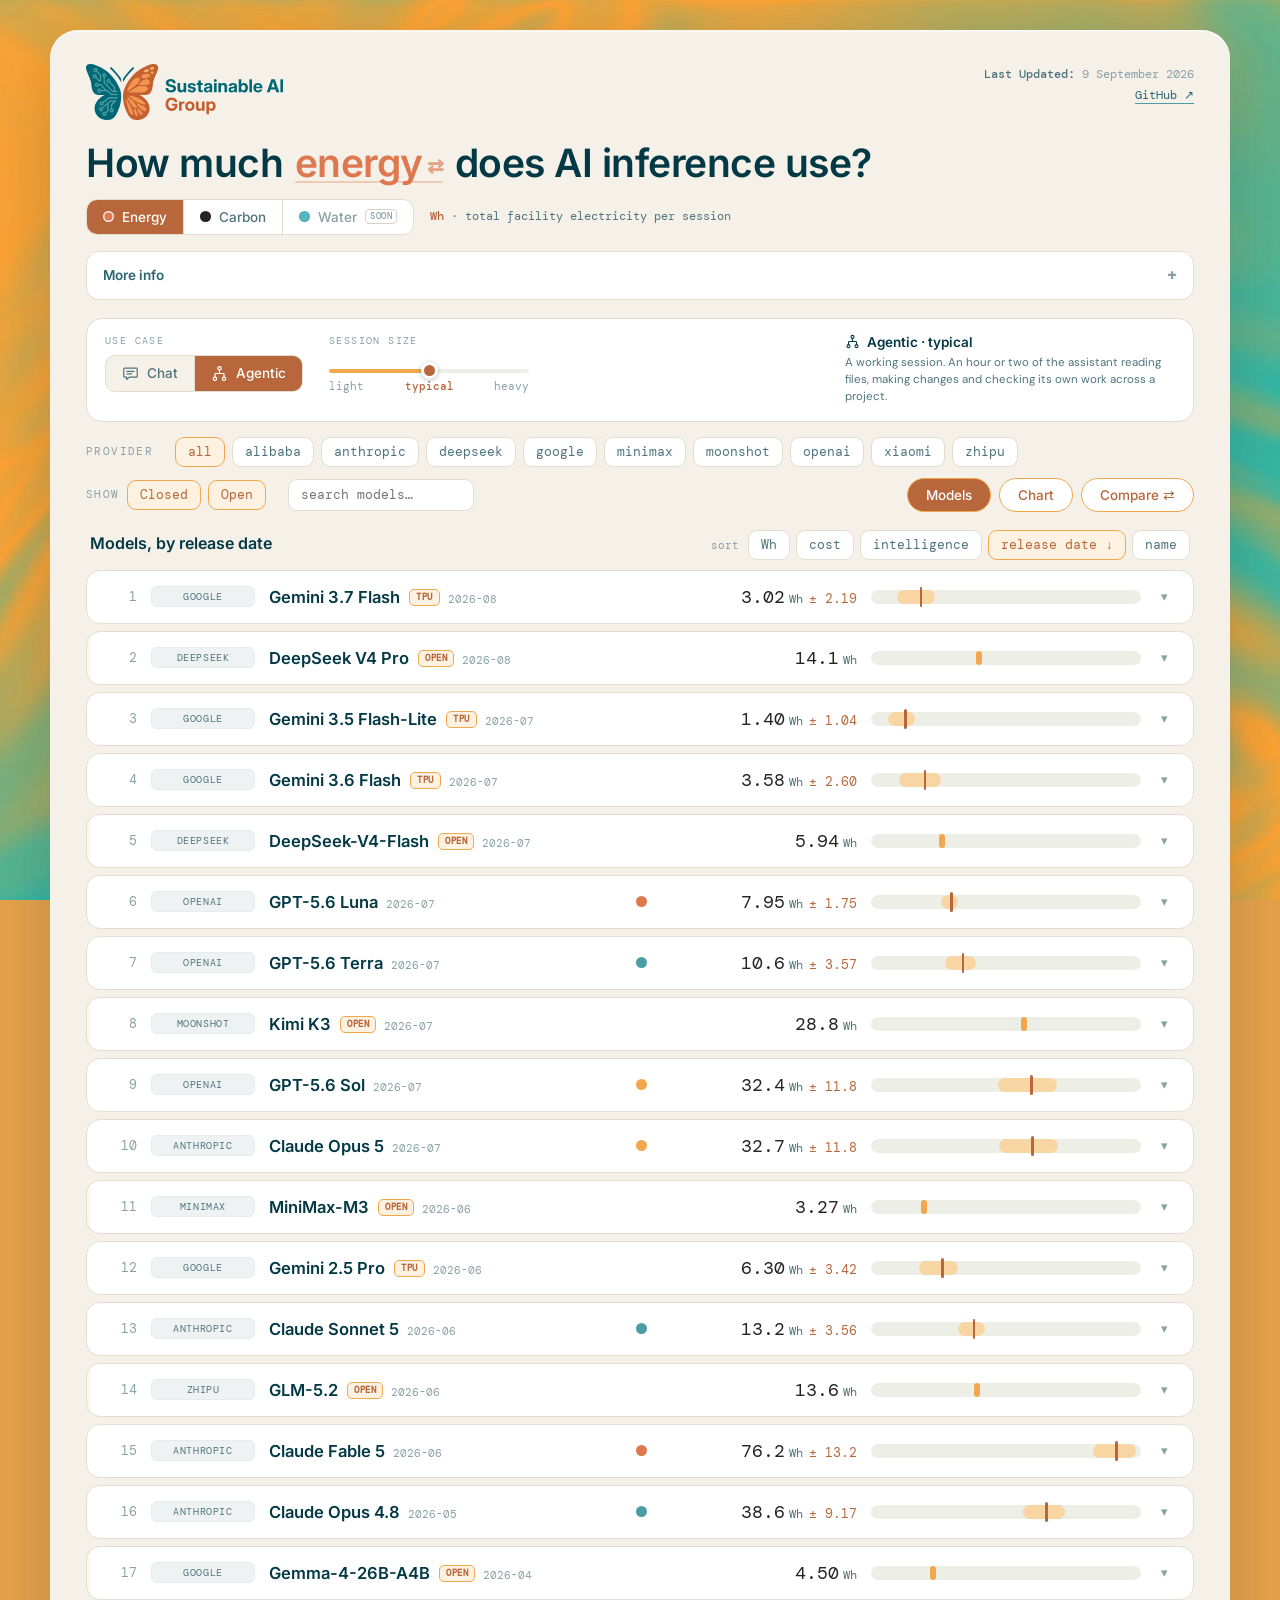
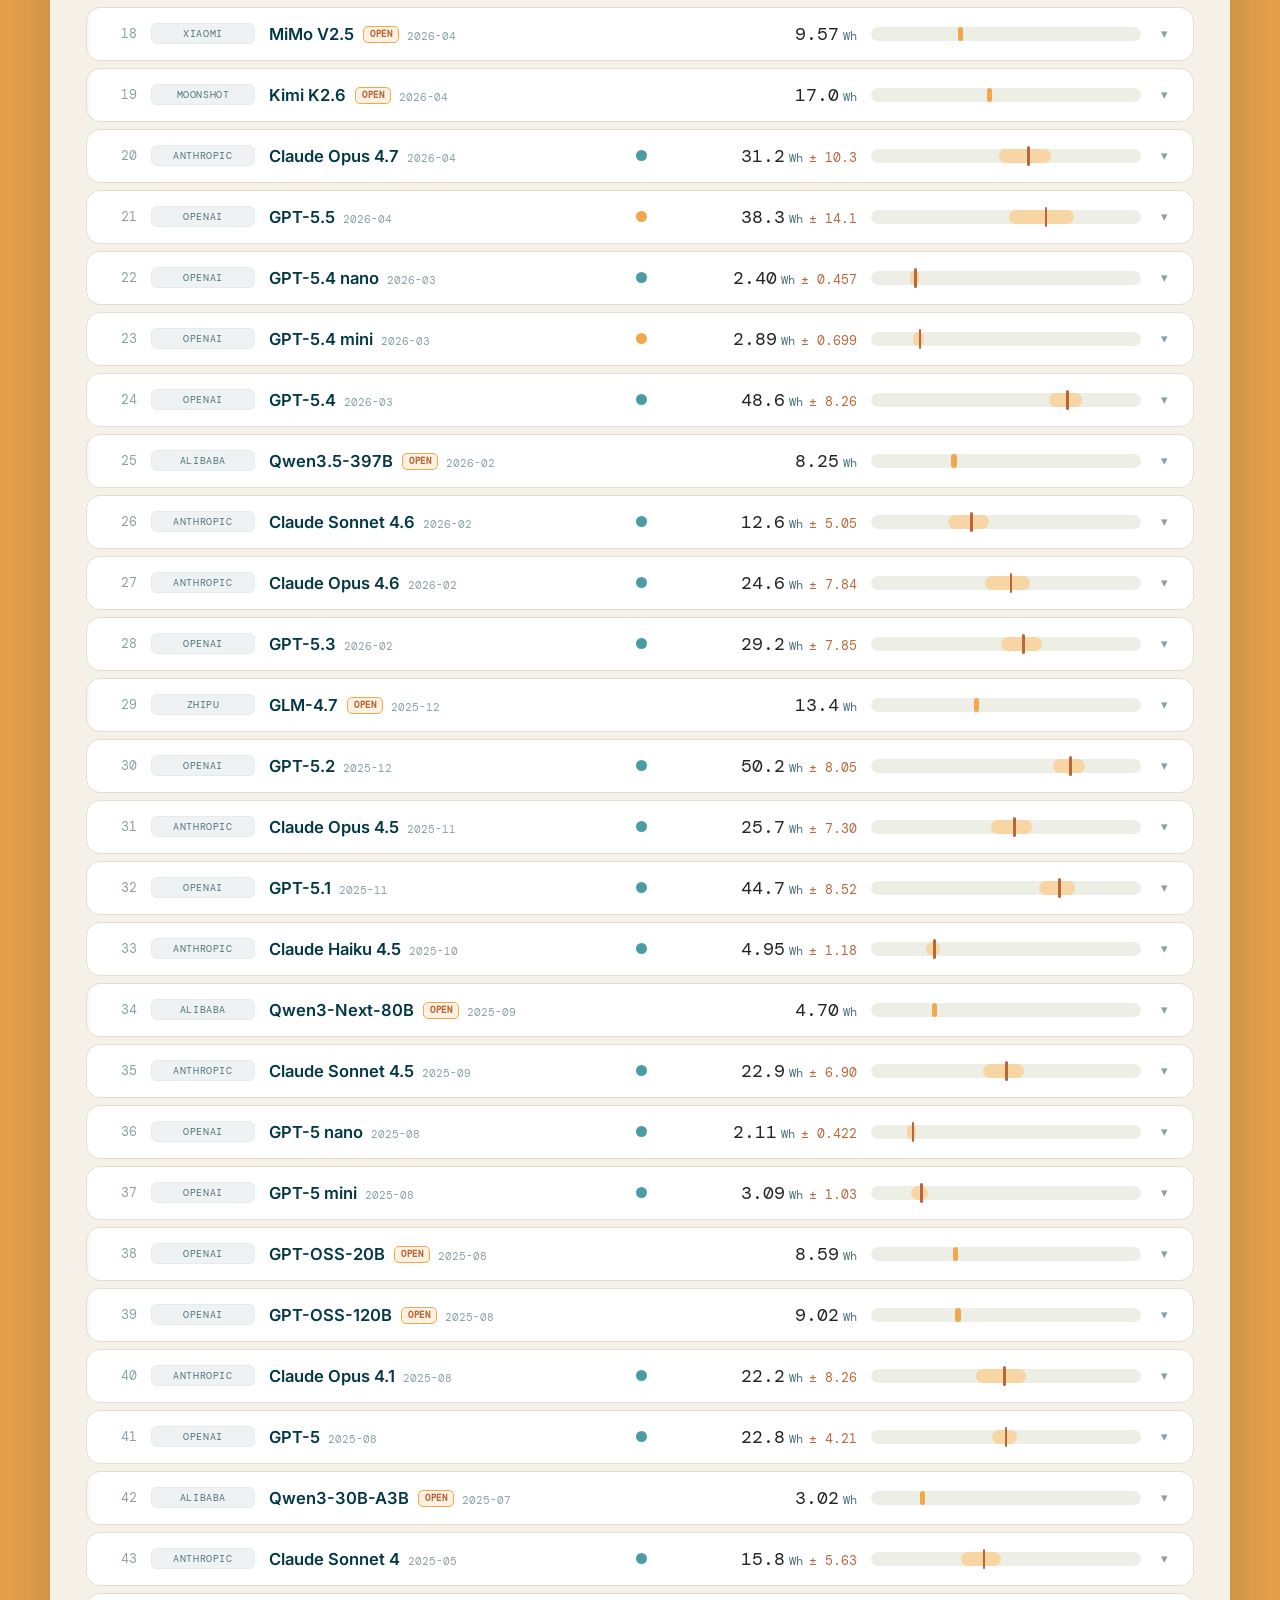
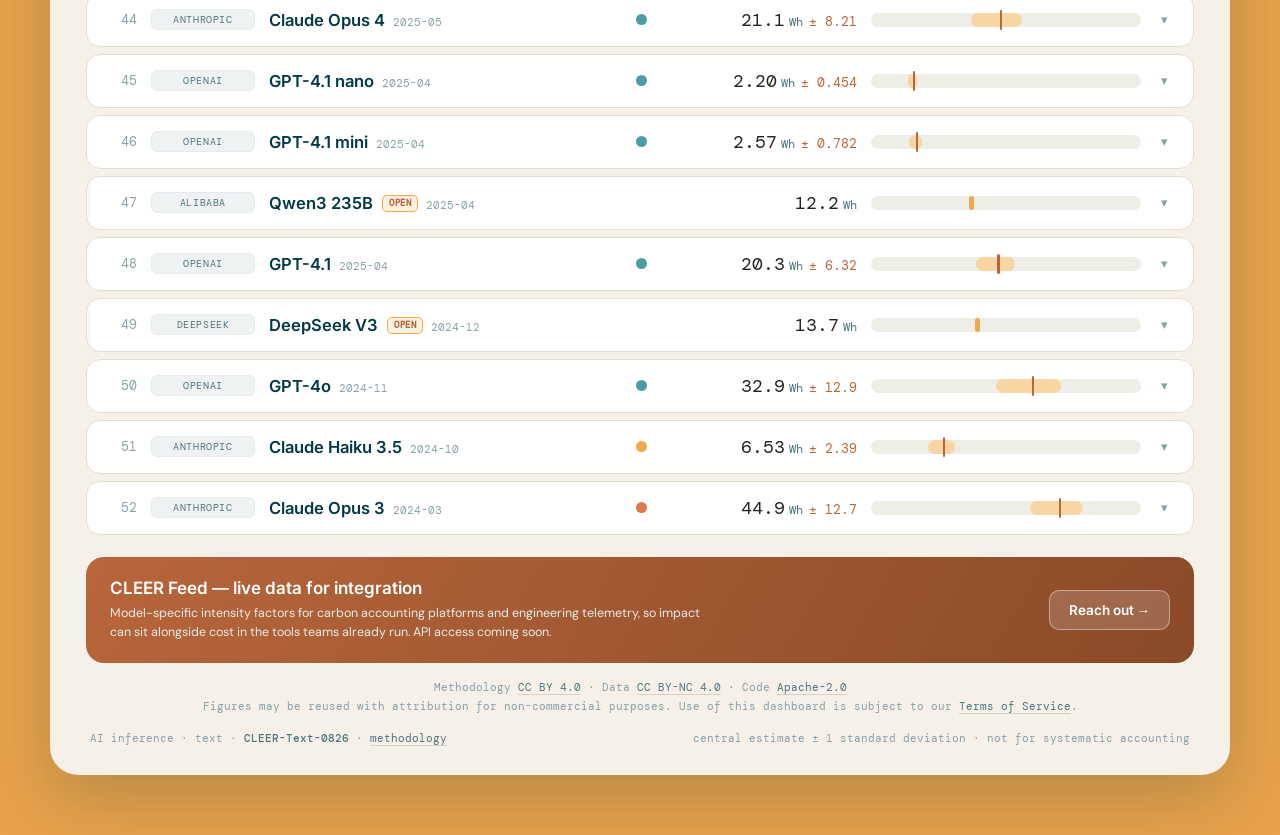
==== index.html @ bc469d0a "Add files via upload" ====
<!DOCTYPE html>
<html lang="en">
<head>
<meta charset="UTF-8" />
<meta name="viewport" content="width=device-width, initial-scale=1.0" />
<title>CLEER Explorer — v7 mockup</title>
<link rel="stylesheet" href="/app/assets/fonts/fonts.css">
<style>
  :root{
    --cream:#F5F1E9; --white:#FFFFFF;
    --teal:#2B6572; --ocean:#033845; --dusty:#4B9DA3; --aqua:#55BAC0;
    --orange:#B8663B; --amber:#F2A74C; --sunset:#DD784F;
    --mist:#E6ECED; --sand:#EAC59D;
    --ink:#242424; --muted:#4F747D; --faint:#88a0a6;
    --line:#e2ddd0; --line-2:#d8d2c4; --track:#EDEFE7;
    --inter:"Inter",-apple-system,"Segoe UI",Roboto,sans-serif;
    --sans:"DM Sans",-apple-system,"Segoe UI",Roboto,sans-serif;
    --mono:"DM Mono",ui-monospace,"SF Mono",Menlo,monospace;
    --accent:#B8663B; --accent-2:#F2A74C; --accent-soft:#F8D6A3; --accent-tint:#FDF2E2; --accent-deep:#8A4A28; --mword:#DD784F;
  }
  body.m-energy{ --accent:#B8663B; --accent-2:#F2A74C; --accent-soft:#F8D6A3; --accent-tint:#FDF2E2; --accent-deep:#8A4A28; --mword:#DD784F; }
  body.m-carbon{ --accent:#242424; --accent-2:#4F4F4F; --accent-soft:#A8A8A8; --accent-tint:#ECECEC; --accent-deep:#0F0F0F; --mword:#242424; }
  body.m-water{  --accent:#2B6572; --accent-2:#55BAC0; --accent-soft:#A5DDE0; --accent-tint:#E6F5F6; --accent-deep:#1F4D57; --mword:#55BAC0; }
  *{box-sizing:border-box;}
  html,body{margin:0;padding:0;}
  body{font-family:var(--sans); color:var(--ink); -webkit-font-smoothing:antialiased;
    min-height:100vh; padding:30px 20px 60px;
    background:#e9a24a url("[data-uri]") center center / cover no-repeat fixed;}
  .frame{max-width:1180px; margin:0 auto; background:var(--cream); border-radius:28px;
    padding:34px 36px 30px; box-shadow:0 24px 70px rgba(3,56,69,.22), 0 2px 0 rgba(255,255,255,.5) inset;}

  .head{display:flex; justify-content:space-between; align-items:flex-start; gap:20px; flex-wrap:wrap;}
  .logo-link{display:inline-block; line-height:0; border-radius:6px;}
  .saig-logo{height:56px; width:auto; display:block;}
  .head-meta{font-family:var(--mono); font-size:11.5px; color:var(--faint); text-align:right; line-height:1.85;}
  .head-meta b{color:var(--muted); font-weight:500;}
  .head-meta a{color:var(--teal); text-decoration:none; border-bottom:1px solid var(--dusty);}
  .head-meta a:hover{color:var(--orange); border-color:var(--sand);}

  h1.title{font-family:var(--inter); font-weight:600; font-size:clamp(25px,4.1vw,39px); line-height:1.1;
    letter-spacing:-.5px; color:var(--ocean); margin:22px 0 6px;}
  .mword{position:relative; display:inline-block; cursor:pointer; color:var(--mword);
    transition:color .5s ease; border:0; background:none; padding:0 2px; font:inherit; letter-spacing:inherit;}
  .mword .mw-txt{display:inline-block; transition:opacity .22s ease, transform .22s ease;}
  .mword.swap .mw-txt{opacity:0; transform:translateY(-8px);}
  .mword::after{content:""; position:absolute; left:2px; right:2px; bottom:2px; height:2px;
    background:currentColor; opacity:.32; border-radius:2px;}
  .mword:hover::after{opacity:.7;}
  .mword .mw-ico{font-size:.52em; vertical-align:middle; margin-left:.22em; opacity:.65;}

  .mrow{display:flex; align-items:center; gap:16px; flex-wrap:wrap; margin:14px 0 16px;}
  .mtog{display:inline-flex; border:1px solid var(--line); border-radius:11px; overflow:hidden; background:var(--white);}
  .mtog button{font-family:var(--inter); font-weight:500; font-size:13.5px; background:transparent; border:0;
    border-right:1px solid var(--line); color:var(--muted); padding:9px 16px; cursor:pointer;
    display:inline-flex; align-items:center; gap:8px; transition:background .3s,color .3s;}
  .mtog button:last-child{border-right:0;}
  .mtog button[aria-pressed="true"]{background:var(--accent); color:#fff;}
  .mtog button:hover:not([aria-pressed="true"]):not([disabled]){background:var(--accent-tint); color:var(--ocean);}
  .mtog button[disabled]{color:var(--faint); cursor:not-allowed;}
  .mtog .md{width:11px; height:11px; border-radius:50%; flex:none; box-shadow:0 0 0 1px rgba(0,0,0,.08) inset;}
  .mtog button[aria-pressed="true"] .md{box-shadow:0 0 0 1.5px rgba(255,255,255,.85) inset;}
  .mtog .soon{font-family:var(--mono); font-size:8.5px; letter-spacing:.5px; text-transform:uppercase;
    border:1px solid var(--line-2); border-radius:4px; padding:1px 4px; color:var(--faint);}
  .munit{font-family:var(--mono); font-size:11.5px; color:var(--muted);}
  .munit b{color:var(--accent); font-weight:500; transition:color .5s ease;}

  details.cleer-x{border:1px solid var(--line); border-radius:13px; background:var(--white); margin:0 0 18px; overflow:hidden;}
  details.cleer-x summary{font-family:var(--inter); font-weight:600; font-size:13.5px; color:var(--teal);
    padding:13px 16px; cursor:pointer; list-style:none; display:flex; align-items:center; justify-content:space-between;}
  details.cleer-x summary::-webkit-details-marker{display:none;}
  details.cleer-x summary::after{content:"+"; font-family:var(--mono); color:var(--faint); font-size:16px;}
  details.cleer-x[open] summary::after{content:"–";}
  .cx-body{padding:2px 18px 18px; font-family:var(--sans); font-size:12.5px; line-height:1.65; color:var(--muted); max-width:95ch;}
  .cx-body p{margin:0 0 12px;}
  .cx-body b{color:var(--ocean); font-weight:600;}
  .cx-body h4{font-family:var(--mono); font-size:10px; letter-spacing:1.3px; text-transform:uppercase;
    color:var(--teal); margin:18px 0 6px; font-weight:500;}
  .cx-body a{color:var(--orange); text-decoration:none; border-bottom:1px solid var(--sand);}
  .cx-body a:hover{color:var(--sunset);}
  .cx-lead{font-size:13px; color:var(--ink); border-left:2px solid var(--accent-2); padding-left:13px;}

  .work{background:var(--white); border:1px solid var(--line); border-radius:16px; padding:15px 18px; margin-bottom:15px;
    display:flex; gap:26px; align-items:flex-start; flex-wrap:wrap;}
  .wl{font-family:var(--mono); font-size:10px; letter-spacing:1.4px; text-transform:uppercase; color:var(--faint);
    display:block; margin-bottom:8px;}
  .useseg{display:inline-flex; border:1px solid var(--line); border-radius:10px; overflow:hidden; background:var(--cream);}
  .useseg button{font-family:var(--inter); font-weight:500; font-size:13.5px; background:transparent; border:0;
    border-right:1px solid var(--line); color:var(--muted); padding:9px 16px; cursor:pointer;
    display:inline-flex; align-items:center; gap:8px; transition:background .3s,color .3s;}
  .useseg button:last-child{border-right:0;}
  .useseg button[aria-pressed="true"]{background:var(--accent); color:#fff;}
  .useseg button:hover:not([aria-pressed="true"]){background:var(--mist); color:var(--ocean);}
  .useseg svg{width:17px; height:17px; flex:none;}
  .slwrap{min-width:200px;}
  .slider{width:100%; -webkit-appearance:none; appearance:none; height:4px; border-radius:3px;
    background:linear-gradient(90deg,var(--accent-2) 0%,var(--accent-2) var(--p,50%),var(--track) var(--p,50%),var(--track) 100%);
    outline:none; margin:14px 0 7px; transition:background .3s;}
  .slider::-webkit-slider-thumb{-webkit-appearance:none; width:17px; height:17px; border-radius:50%;
    background:var(--accent); border:3px solid #fff; box-shadow:0 1px 5px rgba(3,56,69,.3); cursor:pointer;}
  .slider::-moz-range-thumb{width:17px; height:17px; border-radius:50%; background:var(--accent);
    border:3px solid #fff; box-shadow:0 1px 5px rgba(3,56,69,.3); cursor:pointer;}
  .slticks{display:flex; justify-content:space-between; font-family:var(--mono); font-size:10.5px; color:var(--faint);}
  .slticks span.on{color:var(--accent); font-weight:500;}
  .wdesc{margin-left:auto; max-width:330px;}
  .wdesc .wd1{font-family:var(--inter); font-weight:600; font-size:13.5px; color:var(--ocean); display:flex; align-items:center; gap:7px;}
  .wdesc .wd1 svg{width:15px;height:15px;}
  .wdesc .wd2{font-family:var(--sans); font-size:11.5px; color:var(--muted); margin-top:4px; line-height:1.5;}

  .ctrls{display:flex; flex-direction:column; gap:11px; margin-bottom:18px;}
  .crow{display:flex; gap:18px 22px; flex-wrap:wrap; align-items:center;}
  .cl{font-family:var(--mono); font-size:10.5px; letter-spacing:1.4px; text-transform:uppercase; color:var(--faint);}
  .grp{display:flex; align-items:center; gap:7px; flex-wrap:wrap;}
  .chip{font-family:var(--mono); font-size:12.5px; background:var(--white); border:1px solid var(--line);
    border-radius:9px; color:var(--muted); padding:6px 12px; cursor:pointer; transition:background .3s,border-color .3s,color .3s;}
  .chip[aria-pressed="true"]{background:var(--accent-tint); border-color:var(--accent-2); color:var(--accent);}
  .chip:hover:not([aria-pressed="true"]){border-color:var(--line-2); color:var(--ocean);}
  .search{font-family:var(--mono); font-size:12.5px; padding:7px 12px; border:1px solid var(--line);
    border-radius:9px; background:var(--white); color:var(--ink); min-width:160px;}
  .views{display:flex; gap:8px; margin-left:auto;}
  .vbtn2{font-family:var(--inter); font-weight:500; font-size:13.5px; background:var(--white);
    border:1px solid var(--accent-2); color:var(--accent); border-radius:999px; padding:8px 18px; cursor:pointer;
    transition:background .3s,border-color .3s,color .3s;}
  .vbtn2[aria-pressed="true"]{background:var(--accent); color:#fff;}
  .vbtn2:hover:not([aria-pressed="true"]){background:var(--accent-tint);}

  .listhead{display:flex; justify-content:space-between; align-items:baseline; gap:14px; flex-wrap:wrap; padding:0 4px 10px;}
  .lt{font-family:var(--inter); font-weight:600; font-size:16px; color:var(--ocean);}
  .sortgrp{display:flex; gap:6px; align-items:center; flex-wrap:wrap;}
  .ls{font-family:var(--mono); font-size:11px; color:var(--faint);}
  .board{display:flex; flex-direction:column; gap:7px;}
  .row{background:var(--white); border:1px solid var(--line); border-radius:14px; transition:border-color .14s, box-shadow .14s;}
  .row.open{border-color:var(--accent-2); box-shadow:0 8px 26px rgba(43,101,114,.11);}
  .row:hover:not(.open){border-color:var(--line-2);}
  .row.k-open{background:linear-gradient(90deg,#fbf9f4 0 4px, var(--white) 4px);}
  .row-head{width:100%; text-align:left; background:transparent; border:0; cursor:pointer; color:inherit;
    font-family:var(--sans); padding:15px 20px; display:grid;
    grid-template-columns:30px 104px minmax(120px,1fr) 24px 190px minmax(150px,270px) 18px; align-items:center; gap:14px;}
  .rk{font-family:var(--mono); font-size:12.5px; color:var(--faint); text-align:right;}
  .prov{font-family:var(--mono); font-size:10px; letter-spacing:.6px; text-transform:uppercase; color:var(--muted);
    background:#eef2f3; border:1px solid var(--mist); border-radius:6px; padding:3px 7px; text-align:center;
    white-space:nowrap; overflow:hidden; text-overflow:ellipsis;}
  .rname{font-family:var(--inter); font-weight:600; font-size:16.5px; color:var(--ocean);
    white-space:nowrap; overflow:hidden; text-overflow:ellipsis;}
  .rname small{font-family:var(--mono); font-weight:400; font-size:10.5px; color:var(--faint); margin-left:8px;}
  .kbadge{font-family:var(--mono); font-size:8.5px; letter-spacing:.5px; text-transform:uppercase;
    border-radius:5px; padding:2px 6px; margin-left:9px; vertical-align:middle; position:relative; top:-1px;
    color:var(--accent); background:var(--accent-tint); border:1px solid var(--accent-2);
    transition:color .5s ease, background-color .5s ease, border-color .5s ease;}
  .cdot{width:11px; height:11px; border-radius:50%; display:block; margin:0 auto;}
  .rval{font-family:var(--mono); font-size:17.5px; color:var(--ink); text-align:right; white-space:nowrap; font-variant-numeric:tabular-nums;}
  .rval .sd{font-size:12.5px; color:var(--orange); margin-left:6px;}
  .rval .u{font-size:11.5px; color:var(--muted); margin-left:4px;}
  /* clean range bar: solid track, solid band, single mean tick */
  .rbar{position:relative; height:14px; border-radius:7px; background:var(--track); overflow:visible;}
  .rband{position:absolute; top:0; bottom:0; border-radius:7px; background:var(--accent-soft); transition:background .5s ease;}
  .rband.solid{background:var(--accent-2);}
  .rmean{position:absolute; top:-3px; bottom:-3px; width:2.5px; background:var(--accent); border-radius:2px; transition:background .5s ease;}
  .rchev{font-family:var(--mono); color:var(--faint); font-size:13px; text-align:center;}
  .row.open .rchev{color:var(--accent);}

  .det{max-height:0; overflow:hidden; opacity:0; transition:max-height .3s ease, opacity .22s ease, padding .3s ease; padding:0 20px;}
  .row.open .det{max-height:1400px; opacity:1; padding:4px 20px 22px;}
  .det-in{border-top:1px solid var(--line); padding-top:18px; display:grid;
    grid-template-columns:minmax(300px,380px) 1fr; gap:32px; align-items:start;}
  .det-in.simple{grid-template-columns:1fr;}
  @media (min-width:1060px){ .det-in{grid-template-columns:410px 1fr; gap:38px;} }
  .dh{font-family:var(--mono); font-size:10px; letter-spacing:1.5px; text-transform:uppercase; color:var(--faint); margin:0 0 11px;}
  .confbox{display:flex; align-items:center; gap:13px; background:var(--cream); border:1px solid var(--line);
    border-radius:12px; padding:12px 14px; margin-bottom:16px;}
  .confring{width:52px; height:52px; flex:none;}
  .cv{font-family:var(--inter); font-weight:600; font-size:19px; line-height:1;}
  .clab{font-family:var(--mono); font-size:9.5px; letter-spacing:1px; text-transform:uppercase; color:var(--faint); margin-top:4px;}
  .cnote{font-family:var(--sans); font-size:11.5px; color:var(--muted); margin-top:5px;}
  .radar{width:100%; height:auto; display:block;}
  .radar .ring{fill:none; stroke:#eceee4;}
  .radar .spoke{stroke:#e6e8de;}
  .radar .poly{fill:rgba(75,157,163,.2); stroke:var(--teal); stroke-width:2; stroke-linejoin:round;}
  .radar .dot{fill:var(--teal); stroke:#fff; stroke-width:1.5;}
  .radar .lab{font-family:var(--mono); font-size:10px; fill:var(--ocean);}
  .radar .wt{font-family:var(--mono); font-size:9px; fill:var(--faint);}
  .bc{width:100%; height:auto; display:block;}
  .bc .ax{font-family:var(--mono); font-size:9.5px; fill:var(--faint);}
  .bc .axt{font-family:var(--mono); font-size:9.5px; fill:var(--muted);}
  .bc .ln{fill:none; stroke:var(--accent-2); stroke-width:2; stroke-linejoin:round; stroke-linecap:round;}
  .bc .pt{fill:#fff; stroke:var(--accent-2); stroke-width:2;}
  .bc .sel{fill:var(--accent); stroke:#fff; stroke-width:2;}
  .bc .sell{font-family:var(--mono); font-size:9.5px; fill:var(--accent);}
  .bc .grid{stroke:#eef0e6;}
  .tpu-ex{background:var(--cream); border:1px solid var(--line); border-radius:12px; padding:14px 16px;
    font-family:var(--sans); font-size:12px; line-height:1.6; color:var(--muted);}
  .tpu-ex b{color:var(--ocean); font-weight:600;}
  .tpu-ex p{margin:0 0 10px;} .tpu-ex p:last-child{margin:0;}
  .tiles{display:flex; flex-wrap:wrap; gap:8px;}
  .tile{border:1px solid var(--line); border-radius:10px; padding:9px 13px; background:var(--cream);}
  .tile .tv{font-family:var(--mono); font-size:13px; color:var(--ocean); white-space:nowrap;}
  .tile .tl{font-family:var(--mono); font-size:9px; letter-spacing:1px; text-transform:uppercase; color:var(--faint); margin-top:3px;}
  .bd{margin-top:6px;}
  .bd-bar{display:flex; height:26px; border-radius:8px; overflow:hidden; background:var(--track); margin-bottom:14px;
    box-shadow:inset 0 0 0 1px rgba(3,56,69,.05);}
  .bd-bar i{display:block; min-width:3px; position:relative;}
  .bd-bar i span{position:absolute; inset:0; display:flex; align-items:center; justify-content:center;
    font-family:var(--mono); font-size:10px; color:#fff; opacity:.92; overflow:hidden;}
  .bd-row{display:grid; grid-template-columns:12px 1fr auto auto; gap:11px; align-items:baseline;
    padding:7px 0; border-bottom:1px dotted var(--line);}
  .bd-row:last-child{border-bottom:0;}
  .bd-sw{width:11px; height:11px; border-radius:3px; align-self:center;}
  .bd-l{font-family:var(--sans); font-size:12.5px; color:var(--ink);}
  .bd-l small{font-family:var(--mono); font-size:9.5px; color:var(--faint); display:block; margin-top:2px;}
  .bd-v{font-family:var(--mono); font-size:13px; color:var(--ink); white-space:nowrap; font-variant-numeric:tabular-nums;}
  .bd-p{font-family:var(--mono); font-size:11px; color:var(--faint); white-space:nowrap; min-width:46px; text-align:right;}
  .bd-tot{display:flex; justify-content:space-between; align-items:baseline; gap:10px; margin-top:9px;
    padding-top:11px; border-top:1px solid var(--line);}
  .bd-tot .bl{font-family:var(--inter); font-weight:600; font-size:13px; color:var(--ocean);}
  .bd-tot .bv{font-family:var(--mono); font-size:15px; color:var(--ocean); font-variant-numeric:tabular-nums;}
  .scen{font-family:var(--sans); font-size:11px; line-height:1.55; color:var(--muted); margin-top:10px;
    background:var(--cream); border-left:2px solid var(--line-2); padding:9px 12px; border-radius:0 8px 8px 0;}
  .scen b{color:var(--ocean); font-weight:600;}
  .dnote{font-family:var(--sans); font-size:11.5px; line-height:1.55; color:var(--muted); margin:14px 0 0;}
  .gated{margin-top:14px; border:1px dashed var(--line-2); border-radius:10px; background:var(--cream);
    padding:11px 14px; font-family:var(--sans); font-size:11.5px; color:var(--muted); line-height:1.55;}
  .gated b{font-family:var(--mono); font-size:9.5px; letter-spacing:1px; text-transform:uppercase; color:var(--teal); display:block; margin-bottom:4px;}
  .gated a{color:var(--orange); text-decoration:none; border-bottom:1px solid var(--sand);}
  .mlink{margin-top:12px; font-family:var(--mono); font-size:11px; color:var(--faint);}
  .mlink a{color:var(--teal); text-decoration:none; border-bottom:1px solid var(--dusty);}
  .mlink a:hover{color:var(--orange);}

  /* compare */
  .cmp-mode{display:flex; gap:8px; margin-bottom:14px;}
  .cmp-pickers{display:flex; gap:14px; align-items:flex-start; flex-wrap:wrap; margin-bottom:14px;}
  .cmp-pick{flex:1 1 250px; position:relative;}
  .cmp-pick label{font-family:var(--mono); font-size:10px; letter-spacing:1.4px; text-transform:uppercase;
    color:var(--faint); display:block; margin-bottom:6px;}
  .pk-input{font-family:var(--inter); font-weight:500; font-size:15px; color:var(--ocean); background:var(--white);
    border:1px solid var(--line); border-radius:11px; padding:11px 13px; width:100%; cursor:text;}
  .pk-input:focus{border-color:var(--accent-2); outline:none;}
  .pk-list{position:absolute; z-index:20; left:0; right:0; top:100%; margin-top:5px; background:var(--white);
    border:1px solid var(--line-2); border-radius:11px; box-shadow:0 10px 30px rgba(3,56,69,.16);
    max-height:270px; overflow:auto; display:none;}
  .pk-list.on{display:block;}
  .pk-filters{display:flex; gap:6px; padding:9px 10px; border-bottom:1px solid var(--line); position:sticky; top:0; background:var(--white);}
  .pk-opt{padding:8px 12px; cursor:pointer; font-family:var(--sans); font-size:13.5px; color:var(--ink);
    display:flex; justify-content:space-between; gap:10px; align-items:baseline;}
  .pk-opt:hover{background:var(--accent-tint);}
  .pk-opt .pm{font-family:var(--mono); font-size:10px; color:var(--faint);}
  .pk-empty{padding:14px; text-align:center; font-family:var(--mono); font-size:12px; color:var(--faint);}
  .cmp-swap{align-self:center; background:var(--white); border:1px solid var(--line); border-radius:50%;
    width:42px; height:42px; cursor:pointer; color:var(--accent); font-size:17px; flex:none; margin-top:24px;}
  .cmp-card{background:var(--white); border:1px solid var(--line); border-radius:20px; padding:26px 30px 20px;
    box-shadow:0 12px 38px rgba(3,56,69,.11);}
  .cmp-top{display:flex; justify-content:space-between; align-items:center; gap:14px; margin-bottom:16px;}
  .cmp-top .saig-logo{height:34px;}
  .cmp-eyebrow{font-family:var(--mono); font-size:10.5px; line-height:1.5; letter-spacing:1px;
    text-transform:uppercase; color:var(--faint); text-align:right;}
  .cmp-verdict{text-align:center; padding:10px 0 16px;}
  .cmp-big{font-family:var(--inter); font-weight:600; font-size:clamp(30px,6vw,48px); line-height:1.05; letter-spacing:-1.2px;}
  .cmp-big.up{color:var(--orange);} .cmp-big.down{color:var(--accent);}
  .cmp-big.tie{color:var(--muted); font-size:clamp(20px,3.4vw,28px);}
  .cmp-verdict .vsub{font-family:var(--sans); font-size:14px; color:var(--muted); margin-top:10px;}
  .cmp-verdict .vsub b{color:var(--ocean); font-weight:600;}
  .cmp-mult{font-family:var(--mono); font-size:11.5px; color:var(--faint); margin-top:5px;}
  .cmp-models{display:flex; flex-direction:column; gap:15px;}
  .cmp-m{display:grid; grid-template-columns:1fr auto; gap:7px 16px; align-items:baseline;}
  .cmp-mname{font-family:var(--inter); font-weight:600; font-size:15px; color:var(--ocean);}
  .cmp-mname .p{font-family:var(--mono); font-weight:400; font-size:10px; text-transform:uppercase;
    letter-spacing:.6px; color:var(--muted); margin-left:8px;}
  .cmp-mval{font-family:var(--mono); font-size:14px; color:var(--ink); text-align:right; white-space:nowrap;}
  .cmp-mval .u{font-size:10px; color:var(--muted); margin-left:3px;}
  .cmp-mbar{grid-column:1 / -1; height:14px; border-radius:7px; position:relative; background:var(--track);}
  .cmp-mband{position:absolute; top:0; bottom:0; border-radius:7px; background:var(--accent-soft);}
  .cmp-m.hi .cmp-mband{background:var(--amber);}
  .cmp-mmean{position:absolute; top:-3px; bottom:-3px; width:2.5px; background:var(--accent); border-radius:2px;}
  .cmp-foot{display:flex; justify-content:space-between; align-items:center; gap:12px; margin-top:18px;
    padding-top:13px; border-top:1px solid var(--line); font-family:var(--mono); font-size:10.5px; color:var(--faint);}
  .cmp-foot b{color:var(--muted); font-weight:500;}
  .share-bar{display:flex; justify-content:flex-end; margin-bottom:10px;}
  .share-btn{font-family:var(--mono); font-size:12px; color:var(--accent); background:var(--white);
    border:1px solid var(--line); border-radius:9px; padding:7px 13px; cursor:pointer;}
  .share-btn:hover{border-color:var(--accent-2); color:var(--orange);}

  /* chart */
  .ch-layout{display:grid; grid-template-columns:1fr 250px; gap:20px; align-items:start;}
  @media (max-width:960px){ .ch-layout{grid-template-columns:1fr;} }
  .ch-card{background:var(--white); border:1px solid var(--line); border-radius:18px; padding:20px 22px 16px;}
  .ch-top{display:flex; justify-content:space-between; align-items:flex-start; gap:14px; margin-bottom:10px;}
  .ch-title{font-family:var(--inter); font-weight:600; font-size:18px; color:var(--ocean); letter-spacing:-.2px;}
  .ch-sub{font-family:var(--mono); font-size:10.5px; color:var(--faint); margin-top:4px;}
  .ch-count{font-family:var(--mono); font-size:10.5px; color:var(--faint); white-space:nowrap;}
  svg.chart{width:100%; height:auto; display:block;}
  svg.chart .grid{stroke:#eef0e6;}
  svg.chart .axline{stroke:#dcdfd2;}
  svg.chart .tick{font-family:var(--mono); font-size:10px; fill:var(--faint);}
  svg.chart .axt{font-family:var(--mono); font-size:11px; fill:var(--muted);}
  svg.chart .lab{font-family:var(--inter); font-size:10.5px; font-weight:600; fill:var(--ocean);
    paint-order:stroke fill; stroke:#fff; stroke-width:3.2px; stroke-linejoin:round;}
  svg.chart .front{fill:none; stroke:#033845; stroke-width:1.4; stroke-dasharray:5 4;}
  svg.chart .frontlab{font-family:var(--mono); font-size:10px; fill:var(--teal);
    paint-order:stroke fill; stroke:#fff; stroke-width:3px; stroke-linejoin:round;}
  svg.chart circle{cursor:pointer;}
  .ch-legend{display:flex; flex-wrap:wrap; gap:7px 15px; margin-top:12px; padding-top:12px; border-top:1px solid var(--line);}
  .lg{font-family:var(--mono); font-size:10.5px; color:var(--muted); display:inline-flex; align-items:center; gap:6px;}
  .lg-d{width:10px; height:10px; border-radius:50%;}
  .ch-foot{display:flex; justify-content:space-between; align-items:center; gap:14px; margin-top:12px;
    padding-top:11px; border-top:1px solid var(--line); flex-wrap:wrap;}
  .ch-foot .saig-logo{height:26px;}
  .ch-foot .meta{font-family:var(--mono); font-size:10px; color:var(--faint); text-align:right; line-height:1.65;}
  .ch-foot .meta b{color:var(--muted); font-weight:500;}
  .ch-panel{background:var(--white); border:1px solid var(--line); border-radius:18px; padding:16px;}
  .ch-ph{font-family:var(--inter); font-weight:600; font-size:13.5px; color:var(--ocean); margin:0 0 12px;}
  .pgrp{margin-bottom:15px;}
  .plab{font-family:var(--mono); font-size:9.5px; letter-spacing:1.3px; text-transform:uppercase;
    color:var(--faint); display:block; margin-bottom:7px;}
  .seg{display:flex; flex-wrap:wrap; gap:6px;}
  .sw{display:flex; align-items:center; gap:9px; font-family:var(--sans); font-size:12.5px; color:var(--ink);
    cursor:pointer; padding:5px 0;}
  .sw input{appearance:none; width:34px; height:19px; border-radius:11px; background:var(--track);
    border:1px solid var(--line-2); position:relative; cursor:pointer; transition:.25s; flex:none;}
  .sw input:checked{background:var(--accent); border-color:var(--accent);}
  .sw input::after{content:""; position:absolute; top:2px; left:2px; width:13px; height:13px; border-radius:50%;
    background:#fff; transition:.25s; box-shadow:0 1px 3px rgba(0,0,0,.25);}
  .sw input:checked::after{left:17px;}
  .dl{width:100%; font-family:var(--inter); font-weight:600; font-size:13px; color:#fff;
    background:var(--accent); border:0; border-radius:10px; padding:11px; cursor:pointer; transition:.25s;}
  .dl:hover{background:var(--accent-deep);}
  #tip{position:fixed; z-index:60; pointer-events:none; background:var(--ocean); color:#fff;
    font-family:var(--mono); font-size:11px; padding:6px 9px; border-radius:7px; display:none;
    box-shadow:0 6px 18px rgba(3,56,69,.3); white-space:nowrap;}

  .cta{display:flex; justify-content:space-between; align-items:center; gap:20px; flex-wrap:wrap;
    background:linear-gradient(120deg,var(--accent),var(--accent-deep)); border-radius:18px; padding:21px 24px; margin-top:22px;
    transition:background .5s ease;}
  .cta .ct{font-family:var(--inter); font-weight:600; font-size:17px; color:#fff;}
  .cta .cs{font-family:var(--sans); font-size:12.5px; color:#e8ece9; margin-top:6px; line-height:1.55; max-width:66ch;}
  .cta a.btn{font-family:var(--inter); font-weight:600; font-size:13.5px; text-decoration:none; color:#fff;
    background:rgba(255,255,255,.16); border:1px solid rgba(255,255,255,.4); border-radius:10px; padding:11px 19px; white-space:nowrap;}
  .cta a.btn:hover{background:rgba(255,255,255,.26);}
  .lic{font-family:var(--mono); font-size:10.5px; color:var(--faint); margin:16px 4px 0; text-align:center; line-height:1.8;}
  .lic a{color:var(--muted); text-decoration:none; border-bottom:1px solid var(--line-2);}
  .lic a:hover{color:var(--orange);}
  .foot{display:flex; justify-content:space-between; gap:14px; flex-wrap:wrap; font-family:var(--mono);
    font-size:11px; color:var(--faint); margin-top:14px; padding:0 4px;}
  .foot b{color:var(--muted); font-weight:500;}
  .foot a{color:var(--muted); text-decoration:none; border-bottom:1px solid var(--line-2);}

  @keyframes growX{from{transform:scaleX(0);}to{transform:scaleX(1);}}
  @keyframes fadeUp{from{opacity:0;transform:translateY(7px);}to{opacity:1;transform:none;}}
  .grow-x{transform-origin:left center; animation:growX .45s cubic-bezier(.22,1,.36,1);}
  .fade-in{animation:fadeUp .38s ease both;}
  :focus-visible{outline:2px solid var(--orange); outline-offset:2px; border-radius:5px;}
  @media (max-width:1000px){
    .row-head{grid-template-columns:28px 100px minmax(110px,1fr) 24px 172px minmax(120px,190px) 18px; gap:12px;}
    .rname{font-size:15.5px;} .rval{font-size:16px;}
  }
  @media (max-width:820px){
    .frame{padding:24px 20px;}
    .row-head{grid-template-columns:92px 1fr 20px 128px; padding:13px 15px; gap:11px;}
    .row-head .rk,.row-head .rbar,.row-head .rchev{display:none;}
    .det-in{grid-template-columns:1fr; gap:22px;}
    .radar,.bc{max-width:420px; margin:0 auto;}
    .wdesc{margin-left:0;}
  }
  @media (max-width:520px){
    .row-head{grid-template-columns:1fr 20px 112px; gap:9px;}
    .row-head .prov{display:none;}
  }
  @media (prefers-reduced-motion:reduce){ *{transition:none !important; animation:none !important;} }
  .data-state{min-height:280px;display:flex;flex-direction:column;align-items:center;justify-content:center;gap:12px;text-align:center;color:var(--muted);background:#fff;border:1px solid var(--line);border-radius:12px;padding:36px;}
  .data-state p{margin:0;font:500 14px/1.5 'DM Sans',sans-serif;}
  .data-state h2{margin:0;color:var(--ink);font:600 20px/1.25 'DM Sans',sans-serif;}
  .data-spinner{width:26px;height:26px;border:3px solid var(--line);border-top-color:var(--orange);border-radius:50%;animation:data-spin .8s linear infinite;}
  .retry-btn{margin-top:4px;border:1px solid var(--ink);border-radius:7px;background:var(--ink);color:#fff;padding:9px 15px;font:600 13px/1 'DM Sans',sans-serif;cursor:pointer;}
  .retry-btn:hover{opacity:.86;}
  @keyframes data-spin{to{transform:rotate(360deg);}}
</style>
</head>
<body class="m-energy">
<div id="tip"></div>
<div class="frame">

  <div class="head">
    <a class="logo-link" href="https://www.sustainableaigroup.com" target="_blank" rel="noopener" title="Sustainable AI Group"><svg class="saig-logo" viewBox="0 0 507.09 144.09" role="img" aria-label="Sustainable AI Group" xmlns="http://www.w3.org/2000/svg"><g id="Layer_1-2" data-name="Layer 1"><g><path fill="#c5612f" fill-rule="evenodd" d="M98.99,63.05c5.55-13.25,18.49-37.17,43.69-51.44,36.24-20.53,44.31-9.48,42.89,0-1.42,9.48-11.75,26.19-13.02,37.23-1.05,9.14-2.26,20.81-7.58,26.4-4.4,4.62-11.53,4.74-17.39,4.74h-9.85s.05.02.07.03c20.63,9.54,34.73,32.38,19.53,52.27-7.73,10.12-36.16,21.09-48.98-1.27-10.93-19.09-18.3-46.61-9.37-67.95h.01Z"/><path fill="#f4b56f" fill-rule="evenodd" d="M169.24,7.93c-2.96.59-4.98,2.67-4.49,4.64.48,1.98,3.28,3.1,6.24,2.51,2.96-.59,4.98-2.67,4.49-4.64-.48-1.98-3.27-3.1-6.24-2.51Z"/><path fill="#f4b56f" fill-rule="evenodd" d="M169.09,19.49c-1.78.8-2.63,2.65-1.91,4.14s2.76,2.05,4.53,1.26c1.78-.8,2.63-2.65,1.91-4.14-.72-1.49-2.75-2.05-4.53-1.26Z"/><path fill="#f39552" fill-rule="evenodd" d="M152.24,25.22c-6.39,1.27-10.95,4.81-10.19,7.92.76,3.11,6.55,4.6,12.94,3.33,6.39-1.27,10.95-4.81,10.19-7.92-.76-3.11-6.55-4.6-12.94-3.33Z"/><path fill="#f4b56f" fill-rule="evenodd" d="M153.72,13.94c-3.69,1.16-5.97,3.61-5.09,5.49.88,1.88,4.58,2.47,8.27,1.31,3.69-1.16,5.97-3.61,5.09-5.49-.88-1.88-4.58-2.47-8.27-1.31Z"/><path fill="#f39552" fill-rule="evenodd" d="M135.27,54.17h19.45c11.73,0,12.27-12.41,4.18-14.28-7.6-1.76-15.2,3.43-19.55,8.76-2.58,3.16-4.08,5.52-4.08,5.52Z"/><path fill="#f39552" fill-rule="evenodd" d="M108.26,73.46h32.91c21.51,0,22.35-15.74,10.03-16.72-3.88-.31-12.57-.47-16.65.63-1.98.53-4.28,1.48-6.64,3.12-6.43,4.47-19.64,12.97-19.64,12.97h0Z"/><path fill="#f39552" fill-rule="evenodd" d="M106.18,71.32l21.49-16.66s14.86-11.75,9.73-17.95c-5.14-6.2-18.71,6.51-21.81,11.46-3.1,4.95-7.9,12.57-8.67,18.26-.44,3.24-.74,4.89-.74,4.89Z"/><path fill="#f39552" fill-rule="evenodd" d="M109.39,80.95s17.33,1.83,27.16,7.53c9.83,5.7,18.07,12.65,16.3,15.59s-19.21-3.75-29.04-10.62c-9.82-6.87-14.42-12.5-14.42-12.5Z"/><path fill="#f39552" fill-rule="evenodd" d="M106.01,83.57s14.65,11.09,16.49,12.74c1.84,1.65,8.31,12.72,8.73,14.8s-1.38,5.28-7.39,1.06c-6-4.21-14.46-19.09-15.54-21.74-1.07-2.65-2.3-6.85-2.3-6.85h.01Z"/><path fill="#f39552" fill-rule="evenodd" d="M129.46,100.28s13.35,5.72,18.9,8.18c5.55,2.46,9.51,9.65,5.01,12.41-4.5,2.76-15.84-8.67-17.3-10.21-1.46-1.54-6.6-10.39-6.6-10.39h0Z"/><path fill="#f39552" fill-rule="evenodd" d="M103.98,89.94s12.22,20.51,12.95,22.99c.73,2.47,5.46,12.7,3.7,17.28-1.76,4.58-7.18-3.63-8.93-7.23-1.75-3.61-7.94-23.55-8.33-27.52-.4-3.97.63-5.51.63-5.51h-.02Z"/><path fill="#f39552" fill-rule="evenodd" d="M122.44,115.73s4.88-.43,7.78,5.59c2.91,6.02,4.46,12.48-.08,12.75-4.54.27-7.7-18.35-7.7-18.35h0Z"/><path fill="#f39552" fill-rule="evenodd" d="M132.77,116.06s1.89-1.68,4.26.48c17.12,15.64,4.1,20.07-2.01,6.75-2.99-6.53-3.12-6.54-2.26-7.23h.01Z"/><path fill="#006774" fill-rule="evenodd" d="M86.73,63.05c-5.55-13.25-18.49-37.17-43.69-51.44C6.8-8.91-1.27,2.13.15,11.61c1.42,9.48,11.75,26.19,13.02,37.23.83,7.23,1.76,16.03,4.74,22.16,4.15,8.53,11.58,8.98,20.23,8.98h9.85s-.05.02-.07.03c-20.63,9.54-34.73,32.38-19.53,52.27,7.73,10.12,36.16,21.09,48.98-1.27,10.93-19.09,18.3-46.61,9.37-67.95h-.01Z"/><g><path fill="#4b9da3" d="M58.84,85.05l-15.47,12.24c-1.04-.7-2.27-1.04-3.53-.9-1.42.14-2.69.83-3.59,1.94-.9,1.11-1.32,2.51-1.17,3.92.14,1.42.83,2.7,1.94,3.6.96.78,2.14,1.2,3.35,1.2.19,0,.38,0,.57-.03,1.42-.14,2.7-.83,3.6-1.94.9-1.11,1.32-2.51,1.17-3.92-.04-.38-.12-.74-.23-1.1l14.57-11.53h21.11v-3.47h-22.31ZM41.85,102.88c-.31.39-.76.63-1.26.68-.5.06-.99-.09-1.37-.41-.39-.31-.63-.76-.68-1.26-.05-.5.09-.99.41-1.38.31-.39.76-.63,1.25-.68h0c.07,0,.13-.01.2-.01.43,0,.84.15,1.17.42.39.31.63.76.68,1.26.05.5-.09.99-.41,1.37Z"/><path fill="#4b9da3" d="M79.75,93.46l-17.6.3-21.35,18.04c-.83-.35-1.72-.51-2.64-.42-1.42.14-2.69.83-3.59,1.94-.9,1.11-1.32,2.51-1.17,3.92.14,1.42.83,2.7,1.94,3.6.96.78,2.14,1.2,3.35,1.2.19,0,.38,0,.57-.03,1.42-.14,2.7-.83,3.6-1.94.9-1.11,1.32-2.51,1.17-3.92-.07-.72-.28-1.39-.62-2.01l11.25-9.51v14.16l-4.63,4.63c-.92-.48-1.95-.68-3-.56-1.42.14-2.69.83-3.59,1.94-.9,1.11-1.32,2.51-1.17,3.92.14,1.42.83,2.7,1.94,3.6.96.78,2.14,1.2,3.35,1.2.19,0,.38,0,.57-.03,1.42-.14,2.7-.83,3.6-1.94.9-1.11,1.32-2.51,1.17-3.92-.06-.59-.24-1.15-.48-1.68l5.71-5.71v-18.53l5.31-4.49,7.78-.13-7.38,7.39v9.91c-.79.33-1.5.84-2.05,1.52-.9,1.11-1.32,2.51-1.17,3.92.14,1.42.83,2.7,1.94,3.6.96.78,2.14,1.2,3.35,1.2.19,0,.38,0,.57-.03,1.42-.14,2.7-.83,3.6-1.94.9-1.11,1.32-2.51,1.17-3.92-.14-1.42-.83-2.7-1.94-3.59-.59-.48-1.27-.81-1.99-1.01v-8.21l12.43-12.45ZM49.05,129.36c-.31.39-.76.63-1.26.68-.5.06-.99-.09-1.37-.41-.39-.31-.63-.76-.68-1.26-.05-.5.09-.99.41-1.37.31-.39.76-.63,1.25-.68h0c.07,0,.13-.01.2-.01.43,0,.84.15,1.17.42.39.31.63.76.68,1.26.05.5-.09.99-.41,1.38ZM40.18,117.89c-.31.39-.76.63-1.26.68-.5.06-.98-.09-1.37-.41-.39-.31-.63-.76-.68-1.26-.05-.5.09-.99.41-1.38.31-.39.76-.63,1.25-.68h0c.07,0,.13-.01.2-.01.43,0,.84.15,1.17.42.39.31.63.76.68,1.26.05.5-.09.99-.41,1.37ZM67.8,119.08c.05.5-.09.99-.41,1.37-.31.39-.76.63-1.26.68-.49.06-.98-.09-1.37-.41-.39-.31-.63-.76-.68-1.26-.05-.5.09-.99.41-1.38.31-.39.76-.63,1.25-.67h0c.07,0,.13-.01.2-.01.43,0,.84.15,1.17.42.39.31.63.76.68,1.26Z"/><path fill="#4b9da3" d="M35.02,73.91c1.42-.14,2.7-.83,3.6-1.94.41-.5.7-1.07.9-1.66h14.82l9.82,9.83h16.78v-3.47h-15.34l-9.82-9.83h-3.25l-13.4-15.24h-6.01c-.33-.89-.87-1.69-1.63-2.3-1.11-.9-2.5-1.31-3.92-1.17-1.42.14-2.69.83-3.59,1.94-.9,1.11-1.32,2.51-1.17,3.92.14,1.42.83,2.69,1.94,3.6.96.78,2.14,1.2,3.35,1.2.19,0,.38-.01.57-.03,1.42-.14,2.7-.83,3.6-1.94.43-.53.73-1.12.93-1.74h4.36l10.35,11.77h-8.41c-.32-.92-.88-1.75-1.66-2.38-1.11-.9-2.5-1.31-3.92-1.17-1.42.14-2.69.83-3.59,1.94-.9,1.11-1.32,2.51-1.17,3.92.14,1.42.83,2.69,1.94,3.6.96.78,2.14,1.2,3.35,1.2.19,0,.38,0,.57-.03ZM29.57,54.62c-.31.39-.76.63-1.26.68-.5.05-.99-.09-1.37-.41-.39-.31-.63-.76-.68-1.26-.05-.5.09-.99.41-1.37.31-.39.76-.63,1.25-.68h0c.07,0,.13-.01.2-.01.43,0,.84.15,1.17.42.39.31.63.76.68,1.26.05.5-.09.99-.41,1.37ZM33.29,70.05c-.39-.31-.63-.76-.68-1.26-.05-.5.09-.99.41-1.37.31-.39.76-.63,1.25-.68h0c.07,0,.13-.01.2-.01.43,0,.84.15,1.17.42.39.31.63.76.68,1.26.05.5-.09.99-.41,1.37-.31.39-.76.63-1.26.68-.49.05-.99-.09-1.37-.41Z"/><path fill="#4b9da3" d="M24.77,36.21l7.98,8.65h6.01v-1.72h.27v-14.84l-9.66-10.3c.38-.85.55-1.78.45-2.72-.14-1.42-.83-2.7-1.94-3.6-1.11-.9-2.5-1.31-3.92-1.17-1.42.14-2.69.83-3.59,1.94-.9,1.11-1.32,2.51-1.17,3.92.14,1.42.83,2.69,1.94,3.6.96.78,2.14,1.2,3.35,1.2.19,0,.38-.01.57-.03.69-.07,1.35-.27,1.94-.59l8.56,9.13v11.72h-1.29l-7.12-7.72c.39-.85.56-1.79.46-2.74-.14-1.42-.83-2.7-1.94-3.6-1.11-.9-2.5-1.31-3.92-1.17-1.42.14-2.69.83-3.59,1.94-.9,1.11-1.32,2.51-1.17,3.92.14,1.42.83,2.69,1.94,3.6.96.78,2.14,1.2,3.35,1.2.19,0,.38-.01.57-.03.68-.07,1.33-.27,1.92-.58ZM23.33,17.27c-.39-.31-.63-.76-.68-1.26-.05-.5.09-.99.41-1.37.31-.39.76-.63,1.25-.68h0c.07,0,.13-.01.2-.01.43,0,.84.15,1.17.42.39.31.63.76.68,1.26.05.5-.09.99-.41,1.37-.31.39-.76.63-1.26.68-.49.05-.99-.09-1.37-.41ZM21.11,32.93c-.39-.31-.63-.76-.68-1.26-.05-.5.09-.98.41-1.37.31-.39.76-.63,1.25-.68h0c.07,0,.13-.01.2-.01.43,0,.84.15,1.17.42.39.31.63.76.68,1.26.05.5-.09.99-.41,1.37-.31.39-.76.63-1.26.68-.5.05-.99-.09-1.37-.41Z"/><path fill="#4b9da3" d="M43.35,32.84c.5.4,1.05.71,1.64.91l-.02,14,22.7,24.27h13.04v-3.47h-5.88v-9.31l-12.04-13.06c.5-.94.72-2,.6-3.07-.14-1.42-.83-2.7-1.94-3.6-1.11-.9-2.5-1.31-3.92-1.17-1.42.14-2.69.83-3.59,1.94-.9,1.11-1.32,2.51-1.17,3.92.14,1.42.83,2.69,1.94,3.6.96.78,2.14,1.2,3.35,1.2.19,0,.38-.01.57-.03.56-.06,1.1-.22,1.6-.44l11.13,12.07v7.96h-2.19l-20.74-22.17.02-12.64c.93-.32,1.77-.88,2.41-1.67.9-1.11,1.32-2.51,1.17-3.92-.14-1.42-.83-2.7-1.94-3.6-1.11-.9-2.5-1.31-3.92-1.17-1.42.14-2.69.83-3.59,1.94-.9,1.11-1.32,2.51-1.17,3.92.14,1.42.83,2.69,1.94,3.6ZM58.28,45.51c-.49.05-.99-.09-1.37-.41-.39-.31-.63-.76-.68-1.26-.05-.5.09-.99.41-1.37.31-.39.76-.63,1.25-.68h0c.07,0,.13-.01.2-.01.43,0,.84.15,1.17.42.39.31.63.76.68,1.26.05.5-.09.99-.41,1.37-.31.39-.76.63-1.26.68ZM45.27,27.51c.31-.39.76-.63,1.25-.68h0c.07,0,.13-.01.2-.01.43,0,.84.15,1.17.42.39.31.63.76.68,1.26.05.5-.09.99-.41,1.37-.31.39-.76.63-1.26.68-.5.05-.99-.09-1.37-.41-.39-.31-.63-.76-.68-1.26-.05-.5.09-.99.41-1.37Z"/></g><path fill="#006774" fill-rule="evenodd" d="M90.49,46.94l-1.57-2.61c-3.9-6.48-8.13-12.23-12.68-17.64-4.57-5.43-9.52-10.58-14.81-15.8l3.25-3.31c5.35,5.27,10.38,10.51,15.1,16.13,3.81,4.52,7.38,9.25,10.7,14.38v8.86h.01Z"/><path fill="#006774" fill-rule="evenodd" d="M95.16,46.94l1.57-2.61c3.9-6.48,8.13-12.23,12.68-17.64,4.57-5.43,9.52-10.58,14.81-15.8l-3.25-3.31c-5.35,5.27-10.38,10.51-15.1,16.13-3.81,4.52-7.38,9.25-10.7,14.38v8.86h0Z"/><path fill="#006774" d="M218.38,73.31c-4.27,0-7.6-1.01-9.99-3.02-2.37-2.02-3.56-4.84-3.56-8.47h6.65c.04,1.84.68,3.27,1.9,4.3,1.22,1.02,2.9,1.52,5.04,1.52,1.91,0,3.45-.39,4.61-1.16,1.17-.78,1.75-1.81,1.75-3.11,0-1.08-.47-1.95-1.41-2.62-.93-.67-2.45-1.24-4.57-1.7l-3.52-.76c-6.54-1.42-9.81-4.51-9.81-9.27,0-2.03.53-3.8,1.59-5.31,1.06-1.52,2.54-2.71,4.44-3.56s4.11-1.28,6.65-1.28c3.84,0,6.88.96,9.12,2.87,2.26,1.91,3.43,4.55,3.54,7.91h-6.45c-.12-1.58-.73-2.83-1.84-3.74-1.1-.91-2.55-1.37-4.35-1.37s-3.1.39-4.19,1.16c-1.07.78-1.61,1.77-1.61,2.98,0,1.03.45,1.86,1.34,2.49.9.63,2.37,1.16,4.41,1.61l3.2.69c3.55.76,6.15,1.9,7.79,3.43,1.66,1.51,2.49,3.52,2.49,6.03,0,3.21-1.18,5.75-3.54,7.62-2.36,1.85-5.59,2.78-9.7,2.78l.02-.02Z"/><path fill="#006774" d="M243.83,73.27c-2.52,0-4.54-.81-6.05-2.42-1.51-1.63-2.26-3.93-2.26-6.92v-14.8h6.61v13.6c0,1.58.37,2.79,1.12,3.63.76.82,1.84,1.23,3.23,1.23s2.47-.43,3.34-1.28c.87-.85,1.3-2.19,1.3-4.03v-13.15h6.59v23.65h-6.47v-3.72c-.81,1.34-1.81,2.38-3.02,3.11-1.21.73-2.67,1.1-4.37,1.1h-.02Z"/><path fill="#006774" d="M272.23,73.36c-3.08,0-5.62-.7-7.64-2.11-2-1.4-3.11-3.37-3.32-5.91h6.49c.12,1.03.55,1.84,1.3,2.42.75.58,1.76.87,3.05.87s2.19-.23,2.89-.69,1.05-1.06,1.05-1.79c0-.63-.28-1.13-.83-1.5-.54-.39-1.28-.68-2.24-.87l-4.14-.81c-4.69-.9-7.03-3.2-7.03-6.9,0-2.24.9-4.04,2.71-5.4,1.81-1.36,4.25-2.04,7.32-2.04s5.53.72,7.39,2.15c1.87,1.43,2.83,3.38,2.89,5.85h-6.11c-.02-.94-.4-1.72-1.14-2.35-.73-.64-1.68-.96-2.84-.96s-2.02.25-2.67.74c-.64.48-.96,1.07-.96,1.77,0,.61.25,1.11.74,1.5.51.39,1.22.68,2.13.87l4.48.87c2.39.46,4.14,1.22,5.26,2.28,1.14,1.05,1.7,2.44,1.7,4.19,0,1.57-.45,2.94-1.34,4.12-.88,1.16-2.11,2.08-3.7,2.73-1.57.64-3.38.96-5.44.96h0Z"/><path fill="#006774" d="M300.31,49.13v5.17h-4.84v11.18c0,.81.16,1.37.47,1.68.33.3.94.45,1.84.45h2.53v5.17h-3.85c-2.6,0-4.52-.51-5.76-1.52-1.23-1.02-1.84-2.6-1.84-4.75v-12.21h-4.08v-5.17h4.08v-6.45h6.61v6.45h4.84Z"/><path fill="#006774" d="M311.33,73.18c-2.36,0-4.31-.59-5.85-1.77-1.52-1.18-2.28-2.95-2.28-5.31,0-1.78.42-3.17,1.28-4.17.85-1.02,1.98-1.75,3.38-2.22,1.4-.46,2.93-.77,4.57-.92,2.16-.22,3.68-.45,4.55-.67.87-.22,1.3-.72,1.3-1.48v-.16c0-.87-.34-1.58-1.03-2.13s-1.64-.83-2.84-.83-2.22.28-2.98.85c-.76.57-1.18,1.31-1.26,2.22h-6.2c.15-2.43,1.15-4.37,3-5.8,1.85-1.45,4.4-2.17,7.64-2.17s5.75.72,7.53,2.17c1.78,1.43,2.66,3.41,2.66,5.94v16.04h-6.45v-3.34h-.09c-.63,1.15-1.49,2.06-2.58,2.73-1.09.67-2.54,1.01-4.35,1.01h0ZM313.17,68.59c1.58,0,2.84-.42,3.76-1.25.93-.85,1.39-1.92,1.39-3.2v-2.37c-.37.21-.99.4-1.86.58-.87.16-1.83.33-2.89.49-1.14.18-2.1.51-2.89.99-.78.46-1.16,1.16-1.16,2.11,0,.84.33,1.49.99,1.97.67.46,1.56.69,2.67.69h0Z"/><path fill="#006774" d="M329.45,72.78v-23.65h6.61v23.65h-6.61ZM332.75,46.15c-1.09,0-1.99-.33-2.71-.99-.72-.67-1.08-1.52-1.08-2.53s.36-1.85,1.08-2.51c.72-.67,1.62-1.01,2.71-1.01s1.97.34,2.69,1.01c.72.66,1.08,1.49,1.08,2.51s-.36,1.86-1.08,2.53c-.72.66-1.61.99-2.69.99Z"/><path fill="#006774" d="M347.35,59.63v13.15h-6.61v-23.65h6.5v3.72c.81-1.34,1.81-2.38,3.02-3.11s2.67-1.1,4.37-1.1c2.51,0,4.52.81,6.02,2.44,1.51,1.61,2.26,3.91,2.26,6.9v14.8h-6.58v-13.6c0-1.58-.38-2.78-1.14-3.61-.76-.84-1.83-1.25-3.2-1.25s-2.47.43-3.34,1.28c-.87.85-1.3,2.19-1.3,4.03Z"/><path fill="#006774" d="M374.85,73.18c-2.36,0-4.31-.59-5.85-1.77-1.52-1.18-2.28-2.95-2.28-5.31,0-1.78.42-3.17,1.28-4.17.85-1.02,1.98-1.75,3.38-2.22,1.4-.46,2.93-.77,4.57-.92,2.17-.22,3.68-.45,4.55-.67.87-.22,1.3-.72,1.3-1.48v-.16c0-.87-.34-1.58-1.03-2.13s-1.64-.83-2.84-.83-2.22.28-2.98.85-1.18,1.31-1.26,2.22h-6.2c.15-2.43,1.15-4.37,3-5.8,1.85-1.45,4.4-2.17,7.64-2.17s5.75.72,7.53,2.17c1.78,1.43,2.67,3.41,2.67,5.94v16.04h-6.45v-3.34h-.09c-.63,1.15-1.49,2.06-2.58,2.73-1.09.67-2.54,1.01-4.35,1.01h-.01ZM376.69,68.59c1.58,0,2.84-.42,3.76-1.25.93-.85,1.39-1.92,1.39-3.2v-2.37c-.37.21-.99.4-1.86.58-.87.16-1.83.33-2.89.49-1.14.18-2.1.51-2.89.99-.78.46-1.16,1.16-1.16,2.11,0,.84.33,1.49.98,1.97.67.46,1.56.69,2.67.69h0Z"/><path fill="#006774" d="M406.52,73.27c-1.55,0-2.94-.34-4.17-1.03-1.21-.69-2.16-1.72-2.84-3.09h-.02v3.63h-6.52v-33.37h6.61v12.99h.02c.76-1.27,1.72-2.21,2.89-2.82,1.18-.63,2.54-.94,4.08-.94,2.02,0,3.79.52,5.31,1.57,1.54,1.03,2.73,2.47,3.58,4.32.87,1.85,1.3,3.99,1.3,6.41s-.43,4.62-1.28,6.47-2.05,3.29-3.58,4.32c-1.52,1.03-3.32,1.55-5.38,1.55h0ZM404.82,67.89c1.6,0,2.88-.6,3.83-1.81.97-1.22,1.46-2.94,1.46-5.15s-.49-3.92-1.46-5.13c-.96-1.22-2.23-1.84-3.83-1.84s-3.02.63-4.03,1.9c-1.02,1.27-1.52,2.96-1.52,5.06s.51,3.82,1.52,5.08c1.02,1.25,2.36,1.88,4.03,1.88h0Z"/><path fill="#006774" d="M427,39.4v33.37h-6.61v-33.37h6.61Z"/><path fill="#006774" d="M442.47,73.31c-2.39,0-4.47-.53-6.25-1.59-1.76-1.06-3.14-2.52-4.12-4.37-.97-1.87-1.46-3.99-1.46-6.38s.49-4.54,1.48-6.41c1-1.87,2.37-3.33,4.12-4.39,1.75-1.06,3.75-1.59,6-1.59s4.36.52,6.09,1.57c1.75,1.03,3.11,2.47,4.08,4.32.99,1.84,1.48,3.96,1.48,6.36v1.77h-16.82c.06,1.75.58,3.14,1.55,4.19s2.32,1.57,4.05,1.57c1.28,0,2.35-.28,3.2-.83.87-.55,1.45-1.28,1.75-2.19h6.02c-.28,1.57-.95,2.95-1.99,4.14-1.05,1.19-2.36,2.14-3.94,2.82-1.58.67-3.33,1.01-5.24,1.01ZM437.12,58.4h10.55c-.16-1.48-.72-2.64-1.66-3.49-.93-.87-2.14-1.3-3.63-1.3s-2.68.43-3.61,1.3c-.93.85-1.48,2.02-1.66,3.49h.01Z"/><path fill="#006774" d="M465.16,72.78l11.71-33.37h8.87l11.71,33.37h-7.64l-2.33-7.28h-12.48l-2.42,7.28h-7.44.02ZM476.88,59.99h8.82l-1.12-3.45c-.52-1.7-1.05-3.43-1.57-5.2-.52-1.76-1.08-3.68-1.68-5.76-.6,2.08-1.17,3.99-1.7,5.76-.54,1.76-1.07,3.49-1.61,5.2l-1.14,3.45Z"/><path fill="#006774" d="M507.09,39.4v33.37h-6.9v-33.37h6.9Z"/><path fill="#c55f30" d="M220.56,120.7c-3.15,0-5.92-.72-8.31-2.15s-4.25-3.44-5.58-6.03c-1.33-2.58-1.99-5.59-1.99-9.03s.69-6.61,2.06-9.18c1.37-2.58,3.25-4.57,5.62-5.96,2.39-1.4,5.08-2.11,8.09-2.11,2.55,0,4.88.49,6.99,1.48,2.12.99,3.86,2.36,5.22,4.12,1.36,1.75,2.18,3.79,2.46,6.11h-6.99c-.37-1.7-1.22-3.06-2.53-4.08-1.3-1.03-2.95-1.55-4.95-1.55-2.81,0-5.02,1-6.63,3-1.6,2-2.4,4.72-2.4,8.15s.81,6.13,2.42,8.13c1.63,1.99,3.86,2.98,6.7,2.98,2.3,0,4.17-.63,5.62-1.9,1.46-1.28,2.21-2.96,2.24-5.04h-7.28v-5.24h14.02v4.25c0,2.76-.63,5.2-1.9,7.3-1.26,2.1-2.99,3.75-5.22,4.95-2.23,1.18-4.78,1.77-7.66,1.77v.03Z"/><path fill="#c55f30" d="M239.37,120.17v-23.65h6.36v4.03h.07c.43-1.42,1.11-2.47,2.04-3.16.93-.69,2.17-1.03,3.74-1.03.39,0,.74,0,1.05.02.33,0,.63.02.89.02v5.62c-.24-.01-.63-.04-1.19-.07-.55-.03-1.1-.04-1.66-.04-1.36,0-2.49.46-3.38,1.39-.88.93-1.32,2.28-1.32,4.05v12.81h-6.61.01Z"/><path fill="#c55f30" d="M267.23,120.7c-2.39,0-4.49-.51-6.29-1.55-1.79-1.03-3.2-2.46-4.21-4.3-1-1.85-1.5-4.02-1.5-6.5s.5-4.64,1.5-6.5c1.02-1.85,2.42-3.29,4.21-4.32,1.81-1.05,3.9-1.57,6.29-1.57s4.5.52,6.29,1.57c1.81,1.03,3.21,2.47,4.21,4.32,1.02,1.85,1.52,4.02,1.52,6.5s-.51,4.62-1.52,6.47c-1,1.85-2.4,3.29-4.21,4.32-1.79,1.03-3.89,1.55-6.29,1.55h0ZM267.23,115.35c1.61,0,2.91-.61,3.9-1.84.99-1.24,1.48-2.96,1.48-5.15s-.49-3.93-1.48-5.17c-.99-1.24-2.29-1.86-3.9-1.86s-2.89.62-3.88,1.86c-.99,1.24-1.48,2.96-1.48,5.17s.49,3.91,1.48,5.15c.99,1.22,2.28,1.84,3.88,1.84Z"/><path fill="#c55f30" d="M291.22,120.66c-2.52,0-4.54-.81-6.05-2.42-1.51-1.63-2.26-3.93-2.26-6.92v-14.81h6.61v13.6c0,1.58.37,2.79,1.12,3.63.76.82,1.84,1.23,3.22,1.23s2.47-.43,3.34-1.28c.87-.85,1.3-2.19,1.3-4.03v-13.15h6.58v23.65h-6.47v-3.72c-.81,1.34-1.81,2.38-3.02,3.11-1.21.73-2.66,1.1-4.37,1.1h0Z"/><path fill="#c55f30" d="M309.79,129.53v-33.01h6.52v3.2h.07c.73-1.22,1.69-2.14,2.89-2.75,1.21-.63,2.58-.94,4.12-.94,2.02,0,3.79.52,5.31,1.57,1.54,1.03,2.73,2.47,3.58,4.32.87,1.85,1.3,3.99,1.3,6.4s-.43,4.62-1.28,6.47-2.05,3.29-3.58,4.32c-1.52,1.03-3.32,1.55-5.38,1.55-3.21,0-5.5-1.34-6.88-4.03h-.07v12.9h-6.61,0ZM321.64,115.28c1.6,0,2.87-.6,3.83-1.81.97-1.22,1.46-2.94,1.46-5.15s-.49-3.92-1.46-5.13c-.96-1.22-2.23-1.84-3.83-1.84s-3.02.63-4.03,1.9c-1.02,1.27-1.52,2.96-1.52,5.06s.51,3.82,1.52,5.08c1.02,1.25,2.36,1.88,4.03,1.88h0Z"/></g></g></svg></a>
    <div class="head-meta">
      <b>Last Updated:</b> <span id="lastUpdated">Loading…</span><br>
      <a href="#" title="Methodology and reference implementation on GitHub">GitHub ↗</a>
    </div>
  </div>

  <h1 class="title">How much <button class="mword" id="mword" title="Click to switch metric"><span class="mw-txt" id="mwTxt">energy</span><span class="mw-ico">⇄</span></button> does <em style="font-style:normal">AI inference</em> use?</h1>

  <div class="mrow">
    <div class="mtog" id="mtog" role="group" aria-label="Metric">
      <button data-metric="energy" aria-pressed="true"><span class="md" style="background:#DD784F"></span>Energy</button>
      <button data-metric="carbon" aria-pressed="false"><span class="md" style="background:#242424"></span>Carbon</button>
      <button disabled aria-disabled="true"><span class="md" style="background:#55BAC0"></span>Water<span class="soon">soon</span></button>
    </div>
    <span class="munit" id="munit"></span>
  </div>

  <details class="cleer-x">
    <summary>More info</summary>
    <div class="cx-body">
      <p class="cx-lead">This dashboard presents a new methodology for understanding the environmental impact of closed AI models. It combines the latest peer-reviewed science, new empirical testing across 1,700+ tests and 230 million generated tokens, and real-world application to corporate carbon inventories.</p>

      <h4>CLEER at the core</h4>
      <p><b>CLEER</b> (Closed-model Latent Energy Estimation Range) estimates per-token energy for proprietary models, where direct measurement is not possible. We benchmark open models on known hardware, match each closed model to the closest open proxies based on observed speed and behaviour, then project onto those measured power curves. → <a href="#">HHAI</a></p>

      <h4>Use case</h4>
      <p>CLEER estimates energy per token, the unit used in a real inventory. → <a href="#">Reach out</a> for per-token factors.</p>
      <p>Because tokens are difficult to interpret, this dashboard reports whole sessions. The 2 profiles draw on public production data: chat uses ShareChat conversations and Qwen-Bailian serving traces; agentic uses AgentX, a corpus of real coding-agent sessions. Every model receives the same workload, so the differences shown reflect the model, not usage.</p>
      <p><b>Verbosity differs between models.</b> Asked the same question, models generate different numbers of tokens, and a more verbose model uses more energy in practice. This dashboard holds token counts constant across every model so the comparison isolates per-token energy. Real-world totals will differ by how much a model tends to write.</p>

      <h4>From chip to facility</h4>
      <p>A model's accelerator energy is only part of a data center's energy use. Reported figures account for the host server, provisioned-but-idle capacity, and cooling and power distribution. These factors vary by operator and site. The methodology can accommodate different assumptions for each; this dashboard shows 1 documented scenario. → <a href="#">Emissions methodology</a></p>

      <h4>Carbon</h4>
      <p>Carbon emissions depend on how and where electricity is generated, with results varying by more than 10× across plausible grids. The methodology is designed to work across different energy and emissions assumptions; the dashboard shows 1 scenario: <b>behind-the-meter gas generation at 730 gCO₂e/kWh</b>, used in place of location-specific grid data, together with US-average facility efficiency and embodied emissions from hardware and data center construction. Different grid assumptions can produce substantially different results. → <a href="#">Emissions methodology</a></p>
    </div>
  </details>

  <div class="work">
    <div>
      <span class="wl">Use case</span>
      <div class="useseg" id="useseg">
        <button data-uc="chat" aria-pressed="false"><svg viewBox="0 0 24 24" fill="none" stroke="currentColor" stroke-width="1.7" stroke-linecap="round" stroke-linejoin="round" aria-hidden="true"><path d="M20.5 4.5H3.5a1 1 0 0 0-1 1v10.6a1 1 0 0 0 1 1h3v3.4l4-3.4h10a1 1 0 0 0 1-1V5.5a1 1 0 0 0-1-1Z"/><path d="M7 9h10M7 12.4h6.5"/></svg>Chat</button>
        <button data-uc="agentic" aria-pressed="true"><svg viewBox="0 0 24 24" fill="none" stroke="currentColor" stroke-width="1.7" stroke-linecap="round" stroke-linejoin="round" aria-hidden="true"><circle cx="12" cy="4.6" r="2.4"/><circle cx="5.6" cy="19.4" r="2.4"/><circle cx="18.4" cy="19.4" r="2.4"/><path d="M12 7v3.6M5.6 17V13a1 1 0 0 1 1-1h10.8a1 1 0 0 1 1 1v4"/></svg>Agentic</button>
      </div>
    </div>
    <div class="slwrap">
      <span class="wl">Session size</span>
      <input class="slider" id="tierSlider" type="range" min="0" max="2" step="1" value="1" aria-label="Session size" />
      <div class="slticks" id="slticks"><span>light</span><span>typical</span><span>heavy</span></div>
    </div>
    <div class="wdesc"><div class="wd1" id="wd1"></div><div class="wd2" id="wd2"></div></div>
  </div>

  <div class="ctrls">
    <div class="crow" id="prov-row">
      <span class="cl">Provider</span><div class="grp" id="prov-chips"></div>
    </div>
    <div class="crow">
      <div class="grp" id="show-grp"><span class="cl">Show</span>
        <button class="chip" id="showClosed" aria-pressed="true">Closed</button>
        <button class="chip" id="showOpen" aria-pressed="true">Open</button>
      </div>
      <div class="grp" id="search-grp"><input class="search" id="search" type="text" placeholder="search models…" aria-label="Search models" /></div>
      <div class="views">
        <button class="vbtn2" id="vList" aria-pressed="true">Models</button>
        <button class="vbtn2" id="vChart" aria-pressed="false">Chart</button>
        <button class="vbtn2" id="vCmp" aria-pressed="false">Compare ⇄</button>
      </div>
    </div>
  </div>

  <div id="view"><div class="data-state" role="status"><span class="data-spinner" aria-hidden="true"></span><p>Loading model data…</p></div></div>

  <div class="cta">
    <div>
      <div class="ct">CLEER Feed — live data for integration</div>
      <div class="cs">Model-specific intensity factors for carbon accounting platforms and engineering telemetry, so impact can sit alongside cost in the tools teams already run. API access coming soon.</div>
    </div>
    <a class="btn" href="#">Reach out →</a>
  </div>

  <p class="lic">
    Methodology <a href="#">CC BY 4.0</a> · Data <a href="#">CC BY-NC 4.0</a> · Code <a href="#">Apache-2.0</a><br>
    Figures may be reused with attribution for non-commercial purposes. Use of this dashboard is subject to our <a href="#">Terms of Service</a>.
  </p>

  <div class="foot">
    <span>AI inference · text · <b>CLEER-Text-0826</b> · <a href="#">methodology</a></span>
    <span>central estimate ± 1 standard deviation · not for systematic accounting</span>
  </div>
</div>

<script src="/app/vendor/html2canvas.min.js"></script>

<script>
"use strict";
let DB=null, MODELS=[], WL={}, BATCHES=[];

function normalisePayload(payload){
  if(!payload||!Array.isArray(payload.models)||!payload.workloads||!Array.isArray(payload.batchSizes)){
    throw new Error("Unexpected data format");
  }
  const workloads=Object.fromEntries(Object.entries(payload.workloads).map(([key,w])=>[key,{
    use_case:w.use_case,
    tier:w.tier,
    unit:w.unit,
    desc:w.description
  }]));
  const models=payload.models.map(m=>{
    const results=Object.fromEntries(Object.entries(m.results||{}).map(([key,r])=>[key,{
      e:r.energy_wh?.mean,
      esd:r.energy_wh?.sd??null,
      c:r.carbon_gco2e?.mean,
      csd:r.carbon_gco2e?.sd??null,
      cost:r.cost_usd??null,
      ec:[
        r.energy_components_wh?.accelerator,
        r.energy_components_wh?.host,
        r.energy_components_wh?.idle,
        r.energy_components_wh?.cooling
      ],
      cc:[
        r.carbon_components_gco2e?.operational,
        r.carbon_components_gco2e?.embodied,
        r.carbon_components_gco2e?.construction
      ],
      curve:r.batch_curve_wh??null
    }]));
    return {
      name:m.name,
      kind:m.kind,
      provider:m.provider,
      serving:m.serving,
      basis:m.estimation_basis,
      conf:m.confidence,
      hw:m.hardware,
      intel:m.intelligence_index,
      rel:m.release_month,
      batch:m.selected_batch_size,
      proxies:(m.proxies||[]).map(p=>({name:p.name,w:p.weight})),
      results
    };
  });
  return {batches:payload.batchSizes,workloads,models,generatedAt:payload.generatedAt};
}

function setDataControlsDisabled(disabled){
  document.querySelectorAll("#mtog button:not([aria-disabled='true']),#useseg button,#tierSlider,#show-grp button,#search,#prov-chips button,.views button")
    .forEach(el=>{el.disabled=disabled;});
}

function formatDataDate(value){
  if(!/^\d{4}-\d{2}-\d{2}$/.test(value||"")) return value||"Unavailable";
  return new Intl.DateTimeFormat("en-GB",{day:"numeric",month:"long",year:"numeric",timeZone:"UTC"})
    .format(new Date(value+"T00:00:00Z"));
}

async function loadData(){
  setDataControlsDisabled(true);
  view.innerHTML='<div class="data-state" role="status"><span class="data-spinner" aria-hidden="true"></span><p>Loading model data…</p></div>';
  try{
    const response=await fetch("/data/v1/models.json",{headers:{Accept:"application/json"}});
    if(!response.ok) throw new Error(`Data request failed with status ${response.status}`);
    DB=normalisePayload(await response.json());
    MODELS=DB.models; WL=DB.workloads; BATCHES=DB.batches;
    if(!MODELS.length||!WL["chat.typical"]||!WL["agentic.typical"]){
      throw new Error("Required model or workload data is missing");
    }
    const updated=document.getElementById("lastUpdated");
    if(updated) updated.textContent=formatDataDate(DB.generatedAt);
    initProviders();
    setDataControlsDisabled(false);
    render();
  }catch(error){
    console.error("Unable to load CLEER data",error);
    view.innerHTML=`<div class="data-state data-error" role="alert">
      <h2>Dashboard data unavailable</h2>
      <p>We couldn’t load the latest model data. Please try again.</p>
      <button class="retry-btn" id="retryData" type="button">Try again</button>
    </div>`;
    document.getElementById("retryData").addEventListener("click",loadData);
  }
}
const LOGO_HTML=(document.querySelector(".saig-logo")||{}).outerHTML||"";
const ICON={chat:`<svg viewBox="0 0 24 24" fill="none" stroke="currentColor" stroke-width="1.7" stroke-linecap="round" stroke-linejoin="round" aria-hidden="true"><path d="M20.5 4.5H3.5a1 1 0 0 0-1 1v10.6a1 1 0 0 0 1 1h3v3.4l4-3.4h10a1 1 0 0 0 1-1V5.5a1 1 0 0 0-1-1Z"/><path d="M7 9h10M7 12.4h6.5"/></svg>`, agentic:`<svg viewBox="0 0 24 24" fill="none" stroke="currentColor" stroke-width="1.7" stroke-linecap="round" stroke-linejoin="round" aria-hidden="true"><circle cx="12" cy="4.6" r="2.4"/><circle cx="5.6" cy="19.4" r="2.4"/><circle cx="18.4" cy="19.4" r="2.4"/><path d="M12 7v3.6M5.6 17V13a1 1 0 0 1 1-1h10.8a1 1 0 0 1 1 1v4"/></svg>`};
const PROVC={Anthropic:"#B8663B",OpenAI:"#2B6572",Google:"#55BAC0",DeepSeek:"#DD784F",
  Zhipu:"#4B9DA3",Moonshot:"#BA763F",Xiaomi:"#F2A74C",MiniMax:"#8C4A2F",Alibaba:"#6E8CA0"};
const KINDC={Closed:"#B8663B",Open:"#2B6572"};
const METRICS={
  energy:{word:"energy",unit:"Wh",unitTxt:"total facility electricity per session",cls:"m-energy",
    key:"e",sd:"esd",comp:"ec",
    parts:[["Accelerator","the AI chips themselves"],["Host server","CPU, memory, network"],
           ["Idle capacity","provisioned but not serving"],["Cooling & power distribution","PUE — facility overhead"]],
    pal:["#A2542C","#C87A33","#F2A74C","#F8D6A3"]},
  carbon:{word:"carbon",unit:"gCO₂e",unitTxt:"operational + embodied emissions per session",cls:"m-carbon",
    key:"c",sd:"csd",comp:"cc",
    parts:[["Operational electricity","grid intensity"],["Embodied hardware","chip & server manufacturing"],
           ["Data center construction","building & plant"]],
    pal:["#242424","#5C5C5C","#A8A8A8"]}
};
const TIERS=["light","typical","heavy"];
const state={metric:"energy",view:"list",uc:"agentic",tier:"typical",provider:"all",q:"",
  sortKey:"release",sortDir:"desc",showClosed:true,showOpen:true,open:null,
  cmpMode:"models",cmpA:"Claude Haiku 4.5",cmpB:"Claude Opus 4.7",cmpW:"chat.typical",
  chX:"cost",chColour:"provider",chFront:true,chLog:true};
const $=s=>document.querySelector(s), view=$("#view"), tip=$("#tip");
const fmt=x=>x==null?"—":(x<0.01?x.toFixed(4):(x<1?x.toFixed(3):(x<10?x.toFixed(2):(x<1000?x.toFixed(1):Math.round(x)))));
const money=x=>x==null?"—":(x<0.01?"$"+x.toFixed(5):(x<1?"$"+x.toFixed(4):"$"+x.toFixed(2)));
const wkey=()=>state.uc+"."+state.tier;
const M=()=>METRICS[state.metric];
const byName=n=>MODELS.find(m=>m.name===n);
const relNum=r=>{if(!r)return null; const[y,mo]=String(r).split("-").map(Number); return y+(mo-1)/12;};
function val(m,key){ const r=m.results[key||wkey()]; if(!r) return null;
  const k=M(); return {v:r[k.key], sd:r[k.sd], comp:r[k.comp], cost:r.cost, curve:r.curve}; }
function confBand(c){
  if(c>0.85) return {c:"#4B9DA3",t:"Strong match",d:"Sits very close to the open models we benchmarked."};
  if(c>=0.55) return {c:"#4B9DA3",t:"Good match",d:"Comfortably within the range of benchmarked open models."};
  if(c>=0.30) return {c:"#F2A74C",t:"Weaker match",d:"Fewer close analogues among the open models available."};
  return {c:"#DD784F",t:"Extrapolated",d:"More capable than any open model we can benchmark, so the estimate reaches beyond the measured range."};
}
function filtered(){
  let l=MODELS.filter(m=>(m.kind==="Closed"&&state.showClosed)||(m.kind==="Open"&&state.showOpen));
  if(state.provider!=="all") l=l.filter(m=>m.provider===state.provider);
  if(state.q){const q=state.q.toLowerCase(); l=l.filter(m=>m.name.toLowerCase().includes(q)||m.provider.toLowerCase().includes(q));}
  return l;
}
function visible(){
  const d=state.sortDir==="asc"?1:-1, v=m=>val(m).v, num=(x,fb)=>x==null?fb:x;
  const cmp={value:(a,b)=>(v(a)-v(b))*d,
    cost:(a,b)=>(num(val(a).cost,Infinity)-num(val(b).cost,Infinity))*d||v(a)-v(b),
    intel:(a,b)=>(num(a.intel,-1)-num(b.intel,-1))*d||v(a)-v(b),
    release:(a,b)=>String(a.rel||"").localeCompare(String(b.rel||""))*d||v(a)-v(b),
    name:(a,b)=>a.name.localeCompare(b.name)*d}[state.sortKey];
  return [...filtered()].sort(cmp);
}
const sq=(x,c)=>Math.max(0,Math.min(1,Math.sqrt(Math.min(x,c)/c)));

function render(){
  const k=M();
  document.body.className=k.cls;
  $("#mwTxt").textContent=k.word;
  $("#munit").innerHTML=`<b>${k.unit}</b> · ${k.unitTxt}`;
  document.querySelectorAll("#mtog button[data-metric]").forEach(b=>b.setAttribute("aria-pressed",b.dataset.metric===state.metric));
  const w=WL[wkey()];
  $("#wd1").innerHTML=ICON[state.uc]+`${w.use_case} · ${w.tier.toLowerCase()}`;
  $("#wd2").textContent=w.desc;
  const i=TIERS.indexOf(state.tier);
  $("#tierSlider").style.setProperty("--p",(i/2*100)+"%");
  [...$("#slticks").children].forEach((s,j)=>s.className=j===i?"on":"");
  document.querySelectorAll("#useseg button").forEach(b=>b.setAttribute("aria-pressed",b.dataset.uc===state.uc));
  const cmpV=state.view==="compare";
  $("#prov-row").style.display=cmpV?"none":"";
  $("#show-grp").style.display=cmpV?"none":"";
  $("#search-grp").style.display=cmpV?"none":"";
  if(state.view==="compare") renderCompare();
  else if(state.view==="chart") renderChart();
  else renderList();
}
function renderList(){
  const list=visible(); let c=0;
  list.forEach(m=>{const x=val(m); c=Math.max(c,x.v+(x.sd||0));}); c*=1.04;
  const U=M().unit;
  const KEYS=[["value",U],["cost","cost"],["intel","intelligence"],["release","release date"],["name","name"]];
  const HEAD={value:"ranked by "+state.metric,cost:"ranked by cost",intel:"ranked by intelligence",
    release:"by release date",name:"by name"};
  const arrow=state.sortDir==="asc"?"↑":"↓";
  view.innerHTML=`<div class="listhead">
      <span class="lt">Models, ${HEAD[state.sortKey]}</span>
      <div class="sortgrp"><span class="ls" style="margin-right:3px">sort</span>${
      KEYS.map(([k,l])=>`<button class="chip" data-sk="${k}" aria-pressed="${state.sortKey===k}">${l}${state.sortKey===k?" "+arrow:""}</button>`).join("")}</div></div>
    <div class="board fade-in">${list.length?list.map((m,i)=>rowHTML(m,i+1,c)).join(""):
      '<div class="row" style="padding:20px;text-align:center;color:var(--faint);font-family:var(--mono);font-size:13px">no models match</div>'}</div>`;
  wireList();
}
function rowHTML(m,rank,c){
  const x=val(m), open=state.open===m.name, U=M().unit, isOpen=m.kind==="Open";
  const lo=Math.max(0,x.v-(x.sd||0)), hi=x.v+(x.sd||0);
  const l=sq(lo,c)*100, r=sq(hi,c)*100, w=Math.max(2,r-l), mk=sq(x.v,c)*100;
  const cb=m.conf!=null?confBand(m.conf):null;
  const dot = cb ? `<span class="cdot" style="background:${cb.c}" title="confidence ${m.conf.toFixed(2)} — ${cb.t}"></span>` : `<span></span>`;
  const badge = isOpen?'<span class="kbadge" title="open-weight model, benchmarked on known hardware">Open</span>'
    : (m.serving==="TPU"?'<span class="kbadge" title="CLEER TPU calibration">TPU</span>':'');
  const meta = state.sortKey==="cost"?money(x.cost):(state.sortKey==="intel"?("II "+(m.intel??"—")):(state.sortKey==="release"?(m.rel||"—"):""));
  return `<div class="row${open?' open':''}${isOpen?' k-open':''}" data-m="${m.name.replace(/"/g,'&quot;')}">
    <button class="row-head" aria-expanded="${open}" aria-label="${m.name}, ${fmt(x.v)} ${U}">
      <span class="rk">${rank}</span><span class="prov">${m.provider}</span>
      <span class="rname">${m.name}${badge}${meta?`<small>${meta}</small>`:''}</span>${dot}
      <span class="rval">${fmt(x.v)}<span class="u">${U}</span>${x.sd!=null?`<span class="sd">± ${fmt(x.sd)}</span>`:''}</span>
      <span class="rbar"><span class="rband grow-x${x.sd==null?' solid':''}" style="left:${l.toFixed(1)}%;width:${w.toFixed(1)}%"></span>${x.sd!=null?`<span class="rmean" style="left:${mk.toFixed(1)}%"></span>`:''}</span>
      <span class="rchev">${open?'▴':'▾'}</span>
    </button>${open?detail(m,x):""}</div>`;
}
const METHLINK=`<div class="mlink">Factors and sources: <a href="#">Closed AI Inference Emissions Methodology-0826 ↗</a></div>`;
const FEED=`<div class="gated"><b>CLEER Feed</b>Per-token intensity factors for carbon accounting and engineering telemetry integration. API access coming soon. <a href="#">Reach out →</a></div>`;
const SCEN={
  energy:`<div class="scen"><b>PUE</b> (power usage effectiveness) is the ratio of total facility electricity to the electricity reaching the IT equipment — everything spent on cooling and power distribution. These figures use a <b>US-average data center</b> for reference. Efficiency varies widely by operator and site, and the methodology accommodates site-specific values.</div>`,
  carbon:`<div class="scen">This is <b>1 scenario shown for reference</b>: <b>behind-the-meter gas generation at 730 gCO₂e/kWh</b> in place of location-specific grid data, a US-average data center, and embodied emissions from hardware and construction. Carbon varies by more than 10× across plausible grids, and the methodology is built to take any energy and emissions assumptions.</div>`
};
function breakdown(x){
  const k=M(), tot=x.comp.reduce((a,b)=>a+b,0);
  const seg=x.comp.map((v,i)=>{const p=tot?v/tot*100:0;
    return `<i style="width:${p.toFixed(2)}%;background:${k.pal[i]}" title="${k.parts[i][0]} — ${fmt(v)} ${k.unit} (${p.toFixed(1)}%)">${p>13?`<span>${p.toFixed(0)}%</span>`:""}</i>`;}).join("");
  const rows=x.comp.map((v,i)=>{const p=tot?v/tot*100:0;
    return `<div class="bd-row"><span class="bd-sw" style="background:${k.pal[i]}"></span>
      <span class="bd-l">${k.parts[i][0]}<small>${k.parts[i][1]}</small></span>
      <span class="bd-v">${fmt(v)}</span><span class="bd-p">${p<0.1?"<0.1":p.toFixed(1)}%</span></div>`;}).join("");
  return `<div class="bd"><div class="bd-bar">${seg}</div>${rows}
    <div class="bd-tot"><span class="bl">Total ${state.metric}</span><span class="bv">${fmt(tot)} ${k.unit}</span></div>
    ${SCEN[state.metric]}</div>`;
}
function tiles(m,x){
  return [["basis",m.basis],["hardware",m.hw],["released",m.rel||"—"],
    ["intelligence",m.intel??"—"],["cost / session",money(x.cost)]]
    .map(a=>`<div class="tile"><div class="tv">${a[1]}</div><div class="tl">${a[0]}</div></div>`).join("");
}
const TPU_EXPL=`<div class="tpu-ex">
  <p><b>What a TPU is.</b> Google serves Gemini on Tensor Processing Units — custom chips it designed for AI work, rather than the general-purpose GPUs every other provider uses.</p>
  <p><b>Why we can't measure them.</b> TPUs are available only inside Google's own infrastructure. There is no way to rent one, run a benchmark, and observe its power draw, and no open-weight model runs on TPU hardware — so the proxy method used for every other closed model has nothing to match against.</p>
  <p><b>How we estimate instead.</b> CLEER starts from Google's published fleet-average accelerator energy per request, then applies TPU-specific factors for host, idle capacity, cooling and embodied hardware. Because no proxy set is involved, no confidence score applies.</p>
</div>`;
function detail(m,x){
  const bdTitle=state.metric==="carbon"?"Carbon breakdown":"Energy breakdown";
  if(m.kind==="Open"){
    return `<div class="det"><div class="det-in">
      <div>
        <p class="dh">Energy by batch size</p>
        <svg class="bc" viewBox="0 0 410 250" role="img" aria-label="Energy by batch size">${batchChart(m,x)}</svg>
        <p class="dnote">Batch size is how many requests the accelerator handles at once. Larger batches spread fixed costs over more work, so energy per request falls. We show the configuration with the <b>highest total throughput</b> — the setting an operator would actually run — which is not always the lowest per-request point.</p>
      </div>
      <div>
        <p class="dh">Model</p><div class="tiles">${tiles(m,x)}</div>
        <p class="dh" style="margin-top:16px">${bdTitle}</p>${breakdown(x)}
        <p class="dnote">Open weights, benchmarked directly on known hardware, so no proxy estimation is involved. These runs are the calibration base the closed-model estimates are projected onto. Measured configurations are not tuned the way a production fleet would be.</p>
        ${METHLINK}</div></div></div>`;
  }
  if(m.serving==="TPU") return `<div class="det"><div class="det-in">
      <div><p class="dh">CLEER TPU calibration</p>${TPU_EXPL}</div>
      <div>
        <p class="dh">Model</p><div class="tiles">${tiles(m,x)}</div>
        <p class="dh" style="margin-top:16px">${bdTitle}</p>${breakdown(x)}
        ${FEED}${METHLINK}</div></div></div>`;
  const cb=confBand(m.conf), C=2*Math.PI*22, off=C*(1-m.conf), maxw=Math.max(...m.proxies.map(p=>p.w));
  return `<div class="det"><div class="det-in">
    <div>
      <div class="confbox"><svg class="confring" viewBox="0 0 52 52" aria-hidden="true">
        <circle cx="26" cy="26" r="22" fill="none" stroke="#E6ECED" stroke-width="5"/>
        <circle cx="26" cy="26" r="22" fill="none" stroke="${cb.c}" stroke-width="5" stroke-linecap="round"
          stroke-dasharray="${C.toFixed(1)}" stroke-dashoffset="${off.toFixed(1)}" transform="rotate(-90 26 26)"/></svg>
        <div><div class="cv" style="color:${cb.c}">${m.conf.toFixed(2)}</div><div class="clab">${cb.t}</div>
          <div class="cnote">${cb.d}</div></div></div>
      <p class="dh">Proxy fit</p>
      <svg class="radar" viewBox="0 0 420 270" role="img" aria-label="Weighted open proxy models">${radar(m,maxw)}</svg>
      <p class="dnote">Estimated from the five nearest measured open models, weighted by similarity. An even web means the estimate draws on all five; a spike means it leans on one.</p>
    </div>
    <div>
      <p class="dh">Model</p><div class="tiles">${tiles(m,x)}</div>
      <p class="dh" style="margin-top:16px">${bdTitle}</p>${breakdown(x)}
      ${FEED}${METHLINK}
    </div></div></div>`;
}
function radar(m,WMAX){
  const cx=210,cy=120,R=80,N=m.proxies.length;
  const ang=i=>-Math.PI/2+i*2*Math.PI/N, P=(i,r)=>[cx+r*Math.cos(ang(i)),cy+r*Math.sin(ang(i))];
  let s="";
  [1,.75,.5,.25].forEach(k=>{s+=`<polygon class="ring" points="${m.proxies.map((_,i)=>P(i,R*k).map(n=>n.toFixed(1)).join(",")).join(" ")}"/>`;});
  m.proxies.forEach((_,i)=>{const[x,y]=P(i,R); s+=`<line class="spoke" x1="${cx}" y1="${cy}" x2="${x.toFixed(1)}" y2="${y.toFixed(1)}"/>`;});
  s+=`<polygon class="poly" points="${m.proxies.map((p,i)=>P(i,R*(p.w/WMAX)).map(n=>n.toFixed(1)).join(",")).join(" ")}"/>`;
  m.proxies.forEach((p,i)=>{const[x,y]=P(i,R*(p.w/WMAX)); s+=`<circle class="dot" cx="${x.toFixed(1)}" cy="${y.toFixed(1)}" r="3.6"/>`;});
  m.proxies.forEach((p,i)=>{const[x,y]=P(i,R+22);
    const a=Math.abs(x-cx)<14?"middle":(x>cx?"start":"end"), nx=a==="start"?x-4:(a==="end"?x+4:x);
    const nm=p.name.length>19?p.name.slice(0,18)+"…":p.name;
    s+=`<text class="lab" x="${nx.toFixed(1)}" y="${y.toFixed(1)}" text-anchor="${a}">${nm}</text>`;
    s+=`<text class="wt" x="${nx.toFixed(1)}" y="${(y+12).toFixed(1)}" text-anchor="${a}">${p.w.toFixed(2)}</text>`;});
  return s;
}
function batchChart(m,x){
  const cur=x.curve||[], W=410,H=250,pL=52,pR=26,pT=18,pB=42;
  const pts=cur.map((v,i)=>({b:BATCHES[i],v})).filter(p=>typeof p.v==="number");
  if(!pts.length) return `<text x="20" y="40" class="ax">no batch data</text>`;
  const pw=W-pL-pR, ph=H-pT-pB;
  const vs=pts.map(p=>p.v), mn=Math.min(...vs), mx=Math.max(...vs);
  const pad=(mx-mn)*0.18||mx*0.1, y0=Math.max(0,mn-pad), y1=mx+pad;
  const X=i=>pL+(i/(pts.length-1))*pw, Y=v=>pT+(1-(v-y0)/(y1-y0))*ph;
  let s="";
  [0,.5,1].forEach(t=>{const v=y0+(y1-y0)*t, y=Y(v);
    s+=`<line class="grid" x1="${pL}" y1="${y.toFixed(1)}" x2="${W-pR}" y2="${y.toFixed(1)}"/>`;
    s+=`<text class="ax" x="${pL-8}" y="${(y+3.5).toFixed(1)}" text-anchor="end">${fmt(v)}</text>`;});
  s+=`<polyline class="ln" points="${pts.map((p,i)=>`${X(i).toFixed(1)},${Y(p.v).toFixed(1)}`).join(" ")}"/>`;
  pts.forEach((p,i)=>{
    const sel=p.b===m.batch;
    s+=`<circle class="${sel?'sel':'pt'}" cx="${X(i).toFixed(1)}" cy="${Y(p.v).toFixed(1)}" r="${sel?6:4.5}"><title>batch ${p.b} — ${fmt(p.v)} ${M().unit}</title></circle>`;
    s+=`<text class="ax" x="${X(i).toFixed(1)}" y="${H-pB+17}" text-anchor="middle">${p.b}</text>`;
    if(sel) s+=`<text class="sell" x="${X(i).toFixed(1)}" y="${(Y(p.v)-13).toFixed(1)}" text-anchor="middle">shown here</text>`;});
  s+=`<text class="axt" x="${pL+pw/2}" y="${H-6}" text-anchor="middle">batch size</text>`;
  s+=`<text class="axt" transform="translate(13,${pT+ph/2}) rotate(-90)" text-anchor="middle">${M().unit} per session</text>`;
  return s;
}
/* ---------- chart view ---------- */
const XT={cost:"Cost per session (USD)",intel:"Artificial Analysis Intelligence Index",release:"Release date"};
const XN={cost:"Cost",intel:"Intelligence",release:"Release Date"};
function chartPts(){
  const k=wkey();
  return filtered().map(m=>{
    const r=m.results[k], y=state.metric==="energy"?r.e:r.c;
    let x = state.chX==="cost"?r.cost : state.chX==="intel"?m.intel : relNum(m.rel);
    return (x==null||y==null)?null:{m,x,y,rel:m.rel};
  }).filter(Boolean);
}
function frontier(pts){
  if(state.chX==="release"){
    const s=[...pts].sort((a,b)=>a.x-b.x); const out=[]; let best=Infinity;
    s.forEach(p=>{if(p.y<best-1e-12){best=p.y;out.push(p);}}); return out;
  }
  const better=(q,p)=> state.chX==="intel"
    ? (q.x>=p.x&&q.y<=p.y&&(q.x>p.x||q.y<p.y))
    : (q.x<=p.x&&q.y<=p.y&&(q.x<p.x||q.y<p.y));
  return pts.filter(p=>!pts.some(q=>q!==p&&better(q,p))).sort((a,b)=>a.x-b.x);
}
function logTicks(lo,hi){const t=[];const a=Math.floor(Math.log10(lo)),b=Math.ceil(Math.log10(hi));
  for(let e=a;e<=b;e++)for(const m of[1,2,5]){const v=m*Math.pow(10,e); if(v>=lo*0.95&&v<=hi*1.05)t.push(v);}
  return t.length>8?t.filter((_,i)=>i%2===0):t;}
function linTicks(lo,hi,n=6){const span=hi-lo,step=Math.pow(10,Math.floor(Math.log10(span/n)));
  const mult=[1,2,2.5,5,10].find(m=>span/(step*m)<=n)||10,s=step*mult,t=[];
  for(let v=Math.ceil(lo/s)*s;v<=hi+1e-9;v+=s)t.push(+v.toFixed(10)); return t;}
function renderChart(){
  view.innerHTML=`<div class="ch-layout">
    <div class="ch-card" id="chart-card">
      <div class="ch-top">
        <div><div class="ch-title" id="chTitle"></div><div class="ch-sub" id="chSub"></div></div>
        <div class="ch-count" id="chCount"></div>
      </div>
      <svg class="chart" id="chSvg" viewBox="0 0 840 500" role="img" aria-label="Model comparison chart"></svg>
      <div class="ch-legend" id="chLegend"></div>
      <div class="ch-foot">${LOGO_HTML}
        <div class="meta"><b>sustainableaigroup.com</b> · CLEER-Text-0826<br>
        Plotted values are central estimates. Reported figures carry a standard deviation — see CLEER for full detail.</div></div>
    </div>
    <div class="ch-panel">
      <p class="ch-ph">Chart settings</p>
      <div class="pgrp"><span class="plab">X axis</span><div class="seg" id="xSeg">
        ${Object.keys(XN).map(k=>`<button class="chip" data-x="${k}" aria-pressed="${state.chX===k}">${XN[k]}</button>`).join("")}
      </div></div>
      <div class="pgrp"><span class="plab">Color by</span><div class="seg" id="cSeg">
        <button class="chip" data-c="provider" aria-pressed="${state.chColour==='provider'}">Provider</button>
        <button class="chip" data-c="kind" aria-pressed="${state.chColour==='kind'}">Open / closed</button>
      </div></div>
      <div class="pgrp"><span class="plab">Display</span>
        <label class="sw"><input type="checkbox" id="swFront" ${state.chFront?"checked":""}> Efficiency frontier</label>
        <label class="sw"><input type="checkbox" id="swLog" ${state.chLog?"checked":""}> Log scale</label>
      </div>
      <button class="dl" id="dl">⤓ Download image</button>
    </div></div>`;
  drawChart();
  $("#xSeg").addEventListener("click",e=>{const b=e.target.closest("button[data-x]");if(!b)return;
    state.chX=b.dataset.x;render();});
  $("#cSeg").addEventListener("click",e=>{const b=e.target.closest("button[data-c]");if(!b)return;
    state.chColour=b.dataset.c;render();});
  $("#swFront").addEventListener("change",e=>{state.chFront=e.target.checked;drawChart();});
  $("#swLog").addEventListener("change",e=>{state.chLog=e.target.checked;drawChart();});
  $("#dl").addEventListener("click",()=>shareImg("chart-card","cleer-chart.png"));
}
function drawChart(){
  const U=M().unit, w=WL[wkey()];
  $("#chTitle").textContent=`${state.metric==="energy"?"Energy":"Carbon"} vs ${XN[state.chX]}`;
  $("#chSub").textContent=`${w.use_case} · ${w.tier.toLowerCase()} session · one workload applied to every model`;
  const pts=chartPts();
  $("#chCount").textContent=`${pts.length} models`;
  const W=840,H=500,pL=68,pR=26,pT=22,pB=56, pw=W-pL-pR, ph=H-pT-pB;
  const svg=$("#chSvg");
  if(!pts.length){svg.innerHTML=`<text class="axt" x="${W/2}" y="${H/2}" text-anchor="middle">no models match</text>`;
    $("#chLegend").innerHTML="";return;}
  const ys=pts.map(p=>p.y), xs=pts.map(p=>p.x);
  const logY=state.chLog, logX=state.chLog&&state.chX==="cost";
  let y0=Math.min(...ys),y1=Math.max(...ys),x0=Math.min(...xs),x1=Math.max(...xs);
  if(logY){y0=Math.pow(10,Math.floor(Math.log10(y0)));y1=Math.pow(10,Math.ceil(Math.log10(y1)));}
  else{const p=(y1-y0)*0.08;y0=Math.max(0,y0-p);y1+=p;}
  if(logX){x0=Math.pow(10,Math.floor(Math.log10(x0)));x1=Math.pow(10,Math.ceil(Math.log10(x1)));}
  else{const p=(x1-x0)*0.06||1;x0-=p;x1+=p;}
  const Y=v=>logY?pT+(1-(Math.log10(v)-Math.log10(y0))/(Math.log10(y1)-Math.log10(y0)))*ph:pT+(1-(v-y0)/(y1-y0))*ph;
  const X=v=>logX?pL+((Math.log10(v)-Math.log10(x0))/(Math.log10(x1)-Math.log10(x0)))*pw:pL+((v-x0)/(x1-x0))*pw;
  let s="";
  (logY?logTicks(y0,y1):linTicks(y0,y1)).forEach(v=>{const y=Y(v); if(y<pT-1||y>pT+ph+1)return;
    s+=`<line class="grid" x1="${pL}" y1="${y.toFixed(1)}" x2="${W-pR}" y2="${y.toFixed(1)}"/>`;
    s+=`<text class="tick" x="${pL-9}" y="${(y+3.5).toFixed(1)}" text-anchor="end">${fmt(v)}</text>`;});
  (logX?logTicks(x0,x1):linTicks(x0,x1,state.chX==="release"?6:7)).forEach(v=>{const x=X(v);
    if(x<pL-1||x>pL+pw+1)return;
    s+=`<line class="grid" x1="${x.toFixed(1)}" y1="${pT}" x2="${x.toFixed(1)}" y2="${pT+ph}"/>`;
    let lb=state.chX==="cost"?("$"+(v<1?v.toFixed(v<0.01?3:2):v.toFixed(0)))
      :state.chX==="release"?(Math.floor(v)+"-"+String(Math.round((v%1)*12)+1).padStart(2,"0")):String(v);
    s+=`<text class="tick" x="${x.toFixed(1)}" y="${(pT+ph+17).toFixed(1)}" text-anchor="middle">${lb}</text>`;});
  s+=`<line class="axline" x1="${pL}" y1="${pT+ph}" x2="${W-pR}" y2="${pT+ph}"/>`;
  s+=`<line class="axline" x1="${pL}" y1="${pT}" x2="${pL}" y2="${pT+ph}"/>`;
  s+=`<text class="axt" x="${pL+pw/2}" y="${H-14}" text-anchor="middle">${XT[state.chX]} →</text>`;
  s+=`<text class="axt" transform="translate(16,${pT+ph/2}) rotate(-90)" text-anchor="middle">${state.metric==="energy"?"Energy":"Carbon"} (${U} per session) →</text>`;
  const jit={};
  if(state.chX==="release") pts.forEach(p=>{(jit[p.rel]=jit[p.rel]||[]).push(p);});
  const px=p=>{if(state.chX!=="release")return X(p.x);
    const g=jit[p.rel],i=g.indexOf(p),n=g.length; return X(p.x)+(n>1?(i-(n-1)/2)*5.2:0);};
  const fr=state.chFront?frontier(pts):[];
  if(fr.length>1){
    s+= state.chX==="release"
      ? `<polyline class="front" points="${fr.map((p,i)=>{const a=`${px(p).toFixed(1)},${Y(p.y).toFixed(1)}`;
          const nx=fr[i+1]; return nx?`${a} ${px(nx).toFixed(1)},${Y(p.y).toFixed(1)}`:a;}).join(" ")}"/>`
      : `<polyline class="front" points="${fr.map(p=>`${px(p).toFixed(1)},${Y(p.y).toFixed(1)}`).join(" ")}"/>`;
    const f0=fr[0];
    s+=`<text class="frontlab" x="${(px(f0)+9).toFixed(1)}" y="${(Y(f0.y)-20).toFixed(1)}">${
      state.chX==="release"?"most efficient to date":"efficiency frontier"}</text>`;
  }
  pts.forEach((p,idx)=>{
    const on=fr.includes(p), col=state.chColour==="provider"?(PROVC[p.m.provider]||"#888"):KINDC[p.m.kind];
    const isOpen=p.m.kind==="Open", x=px(p), y=Y(p.y);
    s+= isOpen
      ? `<circle data-i="${idx}" cx="${x.toFixed(1)}" cy="${y.toFixed(1)}" r="${on?6:4.8}" fill="#fff" stroke="${col}" stroke-width="2.1"/>`
      : `<circle data-i="${idx}" cx="${x.toFixed(1)}" cy="${y.toFixed(1)}" r="${on?5.8:4.4}" fill="${col}" stroke="#fff" stroke-width="1.3"/>`;
  });
  if(state.chFront) fr.forEach(p=>{const x=px(p),y=Y(p.y),flip=x>W-190;
    const dy = state.chX==="release" ? -13 : 3.5;
    s+=`<text class="lab" x="${(x+(flip?-10:10)).toFixed(1)}" y="${(y+dy).toFixed(1)}" text-anchor="${flip?'end':'start'}">${p.m.name}</text>`;});
  svg.innerHTML=s;
  svg.querySelectorAll("circle[data-i]").forEach(c=>{
    const p=pts[+c.dataset.i];
    c.addEventListener("mouseenter",e=>{tip.style.display="block";
      tip.textContent=`${p.m.name} · ${fmt(p.y)} ${U}`;});
    c.addEventListener("mousemove",e=>{tip.style.left=(e.clientX+13)+"px";tip.style.top=(e.clientY-30)+"px";});
    c.addEventListener("mouseleave",()=>{tip.style.display="none";});
  });
  const keys=state.chColour==="provider"?[...new Set(pts.map(p=>p.m.provider))].sort():["Closed","Open"];
  $("#chLegend").innerHTML=keys.map(k=>`<span class="lg"><span class="lg-d" style="background:${
    state.chColour==="provider"?(PROVC[k]||"#888"):KINDC[k]}"></span>${k}</span>`).join("");
}
/* ---------- compare ---------- */
function pickerHTML(id,label,valName){
  return `<div class="cmp-pick"><label>${label}</label>
    <input class="pk-input" id="${id}" value="${valName.replace(/"/g,'&quot;')}" readonly autocomplete="off">
    <div class="pk-list" id="${id}-list"></div></div>`;
}
function renderCompare(){
  const modeBtns=`<div class="cmp-mode">
      <button class="vbtn2" data-cmode="models" aria-pressed="${state.cmpMode==='models'}">Compare models</button>
      <button class="vbtn2" data-cmode="uses" aria-pressed="${state.cmpMode==='uses'}">Compare use cases</button></div>`;
  let pickers,card;
  if(state.cmpMode==="models"){
    const A=byName(state.cmpA)||MODELS[0], B=byName(state.cmpB)||MODELS[1];
    pickers=`<div class="cmp-pickers">${pickerHTML("pkA","Model A",A.name)}
      <button class="cmp-swap" id="cmpSwap" title="Swap">⇄</button>${pickerHTML("pkB","Model B",B.name)}</div>`;
    const tag=m=>m.kind==="Open"?"open":(m.conf==null?"TPU calibration":"conf "+m.conf.toFixed(2));
    card=cmpCard({label:A.name,sub:`${A.provider} · ${tag(A)}`,x:val(A)},
                 {label:B.name,sub:`${B.provider} · ${tag(B)}`,x:val(B)},
                 `${WL[wkey()].use_case} · ${state.tier} session`);
  }else{
    const A=byName(state.cmpA)||MODELS[0];
    const opts=Object.keys(WL).map(k=>`<option value="${k}"${k===state.cmpW?' selected':''}>${WL[k].use_case} · ${WL[k].tier}</option>`).join("");
    pickers=`<div class="cmp-pickers">${pickerHTML("pkA","Model",A.name)}
      <div class="cmp-pick"><label>Compare against</label><select class="pk-input" id="pkW">${opts}</select></div></div>`;
    const cur=wkey();
    card=cmpCard({label:`${WL[cur].use_case} · ${WL[cur].tier}`,sub:WL[cur].unit,x:val(A,cur)},
                 {label:`${WL[state.cmpW].use_case} · ${WL[state.cmpW].tier}`,sub:WL[state.cmpW].unit,x:val(A,state.cmpW)},
                 A.name);
  }
  view.innerHTML=modeBtns+pickers+
    `<div class="share-bar"><button class="share-btn" id="cmpShare">⤓ Download image</button></div>
     <div class="fade-in">${card}</div>`;
  view.querySelectorAll("[data-cmode]").forEach(b=>b.addEventListener("click",()=>{state.cmpMode=b.dataset.cmode;render();}));
  const sw=$("#cmpSwap"); if(sw) sw.addEventListener("click",()=>{const t=state.cmpA;state.cmpA=state.cmpB;state.cmpB=t;render();});
  const wsel=$("#pkW"); if(wsel) wsel.addEventListener("change",e=>{state.cmpW=e.target.value;render();});
  $("#cmpShare").addEventListener("click",()=>shareImg("cmp-card","cleer-comparison.png"));
  ["pkA","pkB"].forEach(id=>{if($("#"+id))attachPicker(id);});
}
function attachPicker(id){
  const inp=$("#"+id), list=$("#"+id+"-list");
  let q="",kind="all";
  function draw(){
    const f=MODELS.filter(m=>(kind==="all"||m.kind===kind)&&
      (!q||m.name.toLowerCase().includes(q.toLowerCase())||m.provider.toLowerCase().includes(q.toLowerCase())));
    list.innerHTML=`<div class="pk-filters">${["all","Closed","Open"].map(k=>
      `<button class="chip" data-k="${k}" aria-pressed="${kind===k}">${k==="all"?"All":k}</button>`).join("")}</div>`+
      (f.length?f.map(m=>`<div class="pk-opt" data-v="${m.name.replace(/"/g,'&quot;')}"><span>${m.name}</span><span class="pm">${m.provider}</span></div>`).join("")
        :`<div class="pk-empty">no models match</div>`);
    list.querySelectorAll("[data-k]").forEach(b=>b.addEventListener("mousedown",e=>{e.preventDefault();kind=b.dataset.k;draw();}));
    list.querySelectorAll(".pk-opt").forEach(o=>o.addEventListener("mousedown",e=>{e.preventDefault();
      if(id==="pkA")state.cmpA=o.dataset.v; else state.cmpB=o.dataset.v;
      list.classList.remove("on"); render();}));
  }
  inp.addEventListener("focus",()=>{inp.removeAttribute("readonly");q="";inp.value="";draw();list.classList.add("on");});
  inp.addEventListener("input",()=>{q=inp.value;draw();});
  inp.addEventListener("blur",()=>{setTimeout(()=>{list.classList.remove("on");inp.setAttribute("readonly","");render();},120);});
}
function cmpCard(a,b,ctx){
  const U=M().unit;
  const ceil=Math.max(a.x.v+(a.x.sd||0),b.x.v+(b.x.sd||0))*1.04;
  const ov=!((a.x.v+(a.x.sd||0))<(b.x.v-(b.x.sd||0))||(b.x.v+(b.x.sd||0))<(a.x.v-(a.x.sd||0)));
  const ratio=a.x.v>0?b.x.v/a.x.v:1, up=ratio>=1;
  let hero,cls,sub;
  if(ov&&(a.x.sd!=null||b.x.sd!=null)){cls="tie";hero="Within uncertainty";
    sub=`<b>${b.label}</b> and <b>${a.label}</b> are not distinguishable at ±1 SD`;}
  else{cls=up?"up":"down";
    hero=up?("↑ "+(ratio>=10?Math.round(ratio):ratio.toFixed(1))+"×"):("↓ "+Math.round((1-ratio)*100)+"%");
    sub=`<b>${b.label}</b> uses ${up?'more':'less'} ${state.metric} than <b>${a.label}</b>`;}
  const row=(o,hi)=>{const lo=Math.max(0,o.x.v-(o.x.sd||0)),h=o.x.v+(o.x.sd||0);
    const l=sq(lo,ceil)*100,r=sq(h,ceil)*100,ww=Math.max(2,r-l),mk=sq(o.x.v,ceil)*100;
    return `<div class="cmp-m${hi?' hi':''}"><div class="cmp-mname">${o.label}<span class="p">${o.sub}</span></div>
      <div class="cmp-mval">${fmt(o.x.v)}${o.x.sd!=null?" ± "+fmt(o.x.sd):""}<span class="u">${U}</span></div>
      <div class="cmp-mbar"><div class="cmp-mband grow-x" style="left:${l.toFixed(1)}%;width:${ww.toFixed(1)}%"></div><div class="cmp-mmean" style="left:${mk.toFixed(1)}%"></div></div></div>`;};
  return `<div class="cmp-card" id="cmp-card">
    <div class="cmp-top">${LOGO_HTML}<div class="cmp-eyebrow">AI inference · ${state.metric}<br>${ctx}</div></div>
    <div class="cmp-verdict"><div class="cmp-big ${cls}">${hero}</div><div class="vsub">${sub}</div>
      <div class="cmp-mult">${fmt(a.x.v)} → ${fmt(b.x.v)} ${U}</div></div>
    <div class="cmp-models">${row(a,!ov&&!up)}${row(b,!ov&&up)}</div>
    <div class="cmp-foot"><span><b>CLEER-Text-0826</b></span><span>sustainableaigroup.com</span></div></div>`;
}
function shareImg(id,name){const el=document.getElementById(id);
  if(!el||typeof html2canvas==="undefined")return;
  html2canvas(el,{scale:2,backgroundColor:"#ffffff",useCORS:true,logging:false})
    .then(c=>{const a=document.createElement("a");a.download=name;a.href=c.toDataURL("image/png");a.click();});}
function wireList(){
  view.querySelectorAll(".row-head").forEach(b=>b.addEventListener("click",()=>{
    const n=b.closest(".row").dataset.m; state.open=state.open===n?null:n; render();}));
  view.querySelectorAll(".chip[data-sk]").forEach(b=>b.addEventListener("click",()=>{
    const k=b.dataset.sk;
    if(state.sortKey===k) state.sortDir=state.sortDir==="asc"?"desc":"asc";
    else{state.sortKey=k; state.sortDir=(k==="value"||k==="name"||k==="cost")?"asc":"desc";}
    render();}));
}
$("#mword").addEventListener("click",()=>{const w=$("#mword");w.classList.add("swap");
  setTimeout(()=>{state.metric=state.metric==="energy"?"carbon":"energy";render();w.classList.remove("swap");},200);});
$("#mtog").addEventListener("click",e=>{const b=e.target.closest("button[data-metric]");
  if(!b||b.dataset.metric===state.metric)return;
  const w=$("#mword");w.classList.add("swap");
  setTimeout(()=>{state.metric=b.dataset.metric;render();w.classList.remove("swap");},200);});
function initProviders(){const provs=[...new Set(MODELS.map(m=>m.provider))].sort(),wrap=$("#prov-chips");wrap.replaceChildren();
  const mk=(v,l,on)=>{const b=document.createElement("button");b.className="chip";b.dataset.prov=v;
    b.setAttribute("aria-pressed",on);b.textContent=l;return b;};
  wrap.appendChild(mk("all","all",true)); provs.forEach(p=>wrap.appendChild(mk(p,p.toLowerCase(),false)));
  wrap.querySelectorAll(".chip").forEach(c=>c.addEventListener("click",()=>{
    wrap.querySelectorAll(".chip").forEach(x=>x.setAttribute("aria-pressed","false"));
    c.setAttribute("aria-pressed","true"); state.provider=c.dataset.prov; state.open=null; render();}));}
$("#useseg").addEventListener("click",e=>{const b=e.target.closest("button[data-uc]");if(!b)return;
  state.uc=b.dataset.uc; render();});
$("#tierSlider").addEventListener("input",e=>{state.tier=TIERS[+e.target.value];render();});
$("#showClosed").addEventListener("click",e=>{state.showClosed=!state.showClosed;
  e.currentTarget.setAttribute("aria-pressed",state.showClosed);state.open=null;render();});
$("#showOpen").addEventListener("click",e=>{state.showOpen=!state.showOpen;
  e.currentTarget.setAttribute("aria-pressed",state.showOpen);state.open=null;render();});
let st;$("#search").addEventListener("input",e=>{const v=e.target.value;clearTimeout(st);
  st=setTimeout(()=>{state.q=v;render();},170);});
function setView(v){state.view=v;state.open=null;
  $("#vList").setAttribute("aria-pressed",v==="list");
  $("#vChart").setAttribute("aria-pressed",v==="chart");
  $("#vCmp").setAttribute("aria-pressed",v==="compare");render();}
$("#vList").addEventListener("click",()=>setView("list"));
$("#vChart").addEventListener("click",()=>setView("chart"));
$("#vCmp").addEventListener("click",()=>setView("compare"));
loadData();
</script>
</body>
</html>
---- app/assets/fonts/fonts.css ----
/* Self-hosted Google Fonts; each family is licensed under the SIL Open Font License 1.1. */
@font-face{font-family:'Inter';font-style:normal;font-weight:400 600;font-display:swap;src:url('./inter-latin.woff2') format('woff2');}
@font-face{font-family:'DM Sans';font-style:normal;font-weight:400 700;font-display:swap;src:url('./dm-sans-latin.woff2') format('woff2');}
@font-face{font-family:'DM Mono';font-style:normal;font-weight:400;font-display:swap;src:url('./dm-mono-400-latin.woff2') format('woff2');}
@font-face{font-family:'DM Mono';font-style:normal;font-weight:500;font-display:swap;src:url('./dm-mono-500-latin.woff2') format('woff2');}
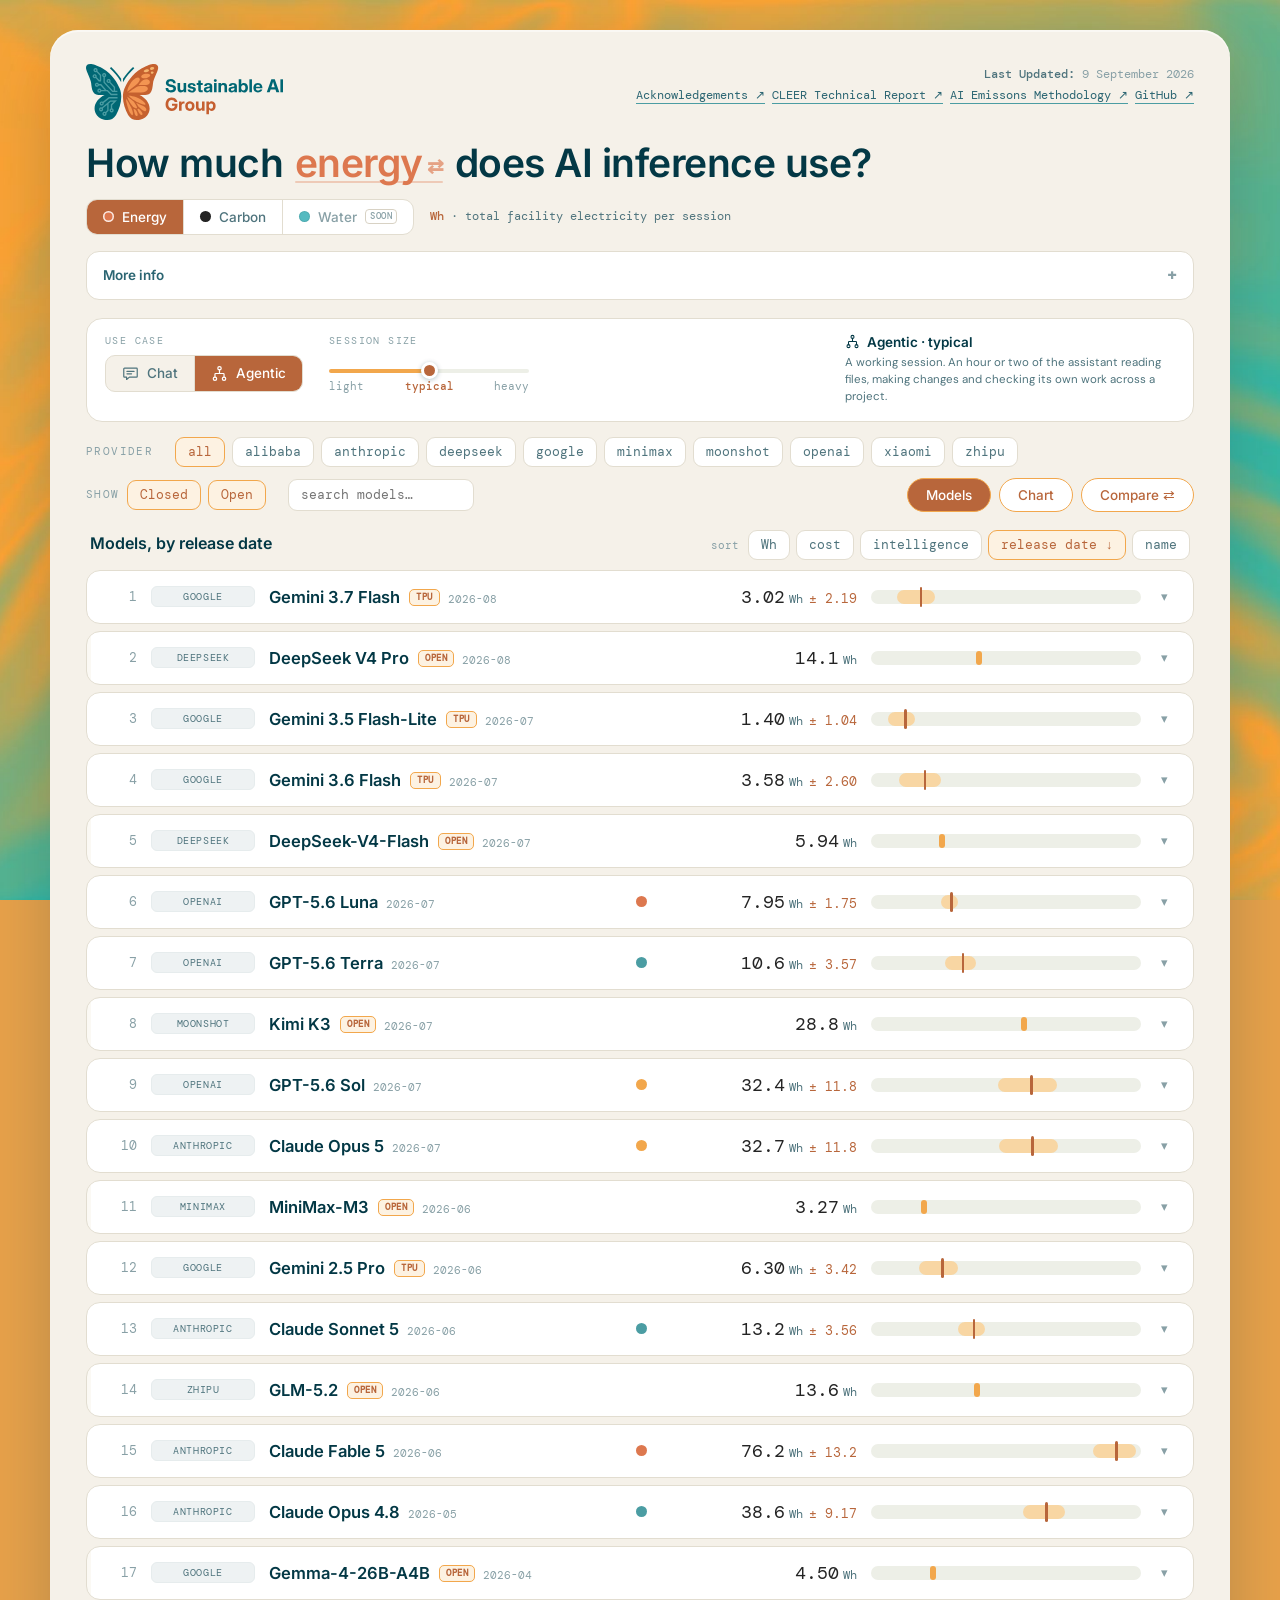
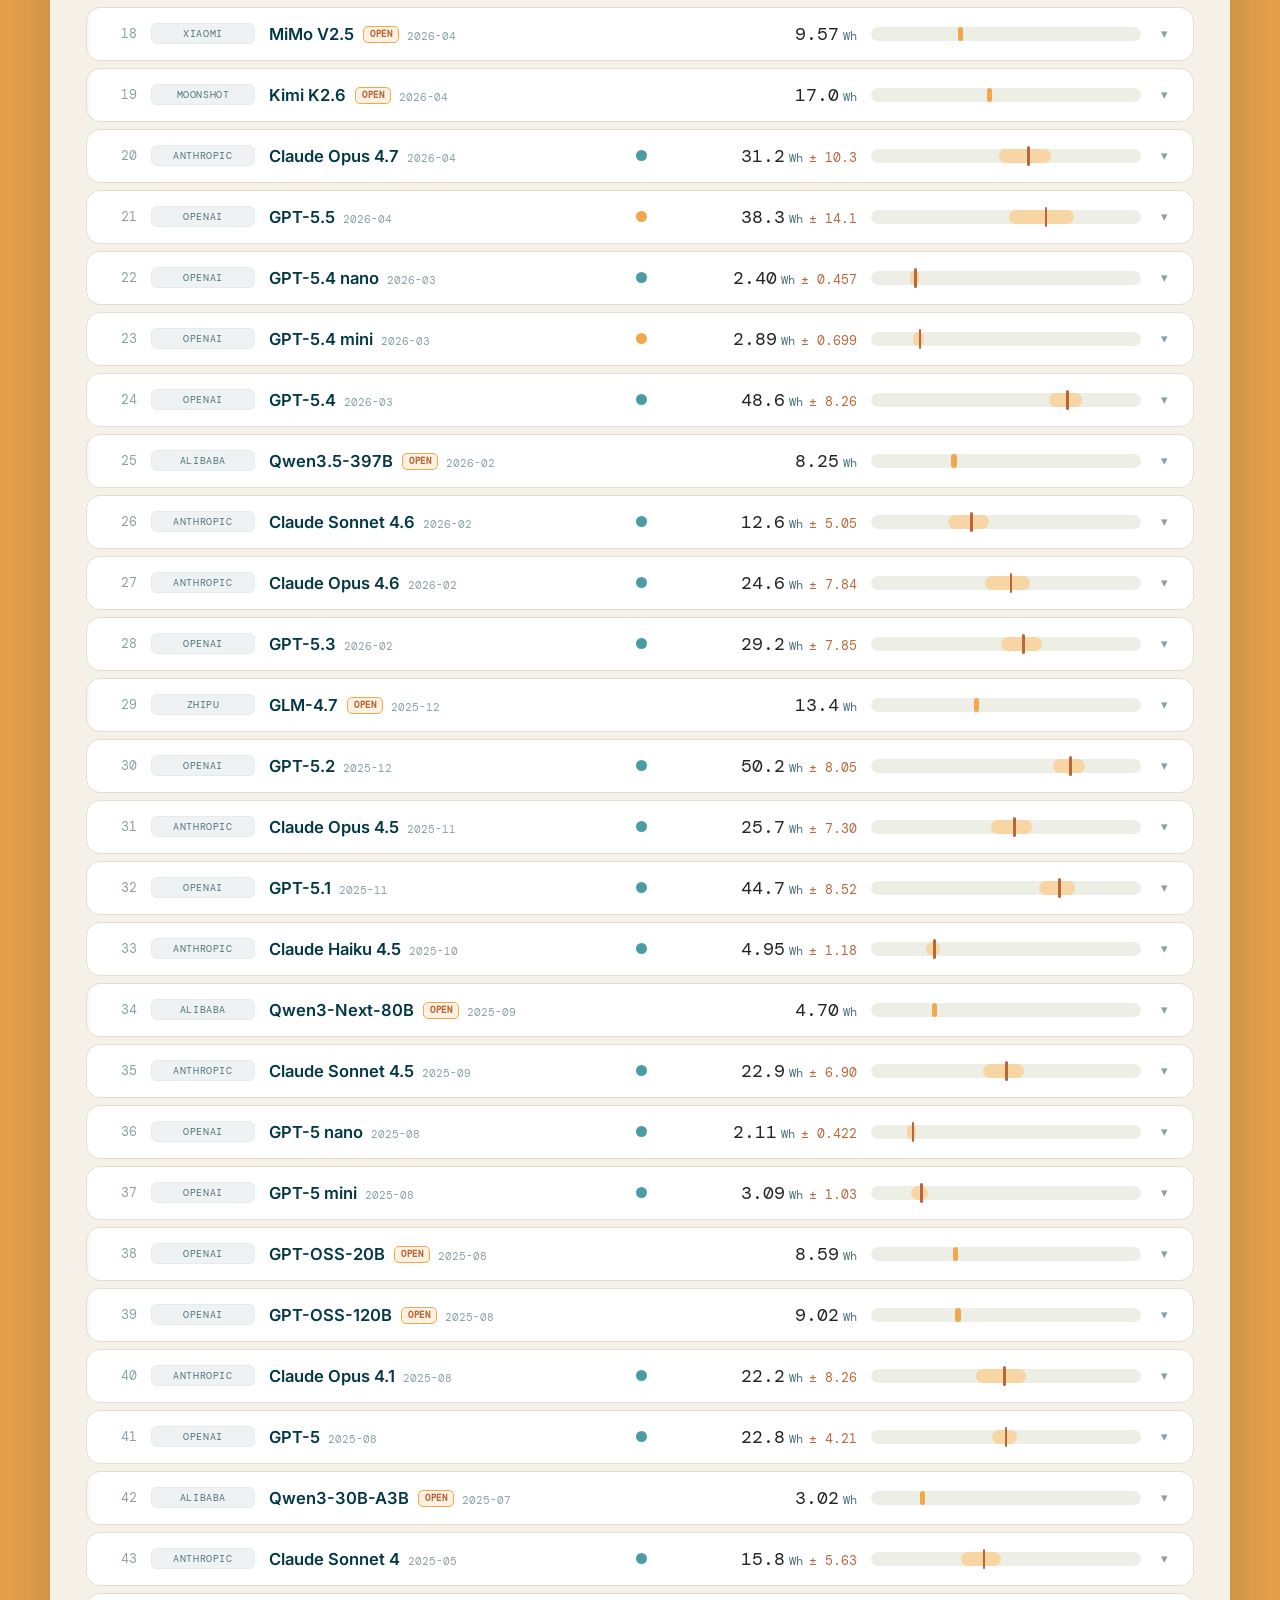
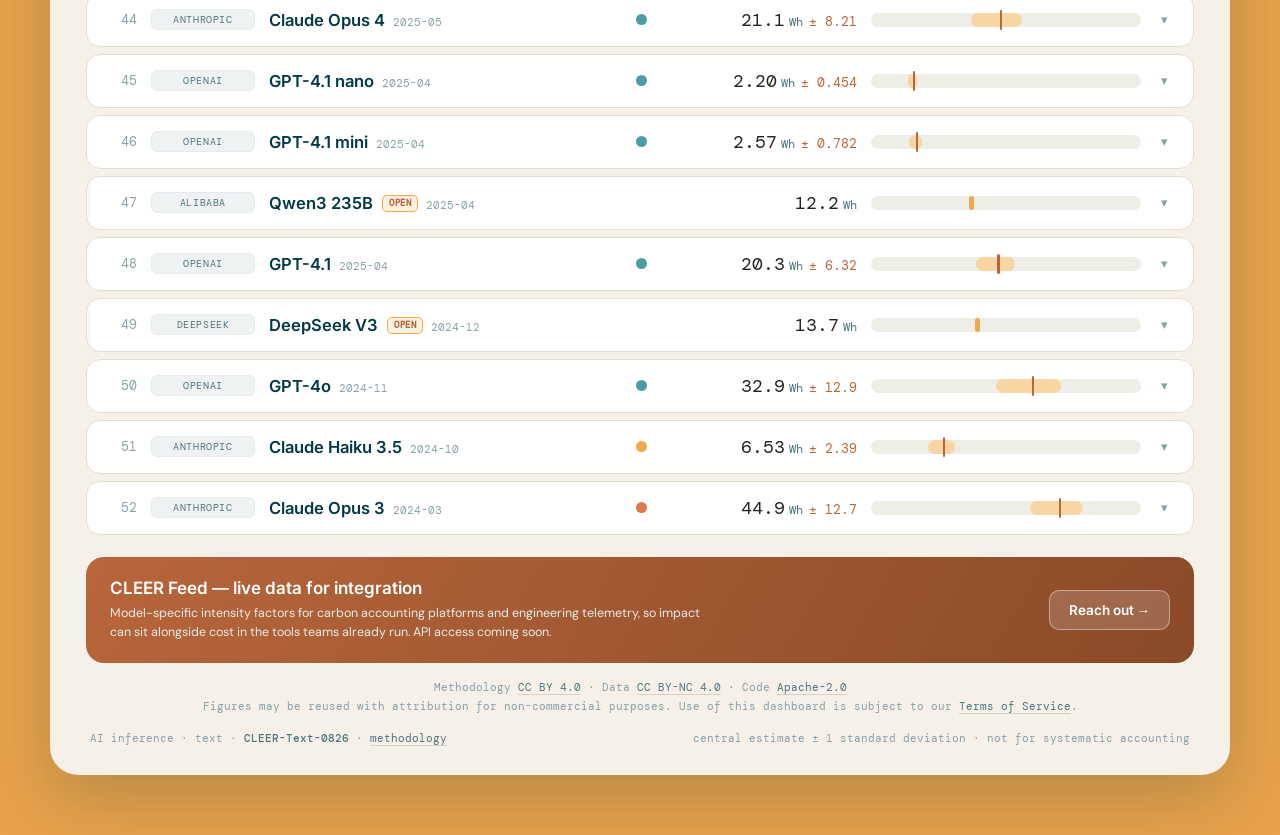
==== commit 6f70e7e8: "added top right links" ====
--- a/index.html
+++ b/index.html
@@ -380,7 +380,10 @@
     <a class="logo-link" href="https://www.sustainableaigroup.com" target="_blank" rel="noopener" title="Sustainable AI Group"><svg class="saig-logo" viewBox="0 0 507.09 144.09" role="img" aria-label="Sustainable AI Group" xmlns="http://www.w3.org/2000/svg"><g id="Layer_1-2" data-name="Layer 1"><g><path fill="#c5612f" fill-rule="evenodd" d="M98.99,63.05c5.55-13.25,18.49-37.17,43.69-51.44,36.24-20.53,44.31-9.48,42.89,0-1.42,9.48-11.75,26.19-13.02,37.23-1.05,9.14-2.26,20.81-7.58,26.4-4.4,4.62-11.53,4.74-17.39,4.74h-9.85s.05.02.07.03c20.63,9.54,34.73,32.38,19.53,52.27-7.73,10.12-36.16,21.09-48.98-1.27-10.93-19.09-18.3-46.61-9.37-67.95h.01Z"/><path fill="#f4b56f" fill-rule="evenodd" d="M169.24,7.93c-2.96.59-4.98,2.67-4.49,4.64.48,1.98,3.28,3.1,6.24,2.51,2.96-.59,4.98-2.67,4.49-4.64-.48-1.98-3.27-3.1-6.24-2.51Z"/><path fill="#f4b56f" fill-rule="evenodd" d="M169.09,19.49c-1.78.8-2.63,2.65-1.91,4.14s2.76,2.05,4.53,1.26c1.78-.8,2.63-2.65,1.91-4.14-.72-1.49-2.75-2.05-4.53-1.26Z"/><path fill="#f39552" fill-rule="evenodd" d="M152.24,25.22c-6.39,1.27-10.95,4.81-10.19,7.92.76,3.11,6.55,4.6,12.94,3.33,6.39-1.27,10.95-4.81,10.19-7.92-.76-3.11-6.55-4.6-12.94-3.33Z"/><path fill="#f4b56f" fill-rule="evenodd" d="M153.72,13.94c-3.69,1.16-5.97,3.61-5.09,5.49.88,1.88,4.58,2.47,8.27,1.31,3.69-1.16,5.97-3.61,5.09-5.49-.88-1.88-4.58-2.47-8.27-1.31Z"/><path fill="#f39552" fill-rule="evenodd" d="M135.27,54.17h19.45c11.73,0,12.27-12.41,4.18-14.28-7.6-1.76-15.2,3.43-19.55,8.76-2.58,3.16-4.08,5.52-4.08,5.52Z"/><path fill="#f39552" fill-rule="evenodd" d="M108.26,73.46h32.91c21.51,0,22.35-15.74,10.03-16.72-3.88-.31-12.57-.47-16.65.63-1.98.53-4.28,1.48-6.64,3.12-6.43,4.47-19.64,12.97-19.64,12.97h0Z"/><path fill="#f39552" fill-rule="evenodd" d="M106.18,71.32l21.49-16.66s14.86-11.75,9.73-17.95c-5.14-6.2-18.71,6.51-21.81,11.46-3.1,4.95-7.9,12.57-8.67,18.26-.44,3.24-.74,4.89-.74,4.89Z"/><path fill="#f39552" fill-rule="evenodd" d="M109.39,80.95s17.33,1.83,27.16,7.53c9.83,5.7,18.07,12.65,16.3,15.59s-19.21-3.75-29.04-10.62c-9.82-6.87-14.42-12.5-14.42-12.5Z"/><path fill="#f39552" fill-rule="evenodd" d="M106.01,83.57s14.65,11.09,16.49,12.74c1.84,1.65,8.31,12.72,8.73,14.8s-1.38,5.28-7.39,1.06c-6-4.21-14.46-19.09-15.54-21.74-1.07-2.65-2.3-6.85-2.3-6.85h.01Z"/><path fill="#f39552" fill-rule="evenodd" d="M129.46,100.28s13.35,5.72,18.9,8.18c5.55,2.46,9.51,9.65,5.01,12.41-4.5,2.76-15.84-8.67-17.3-10.21-1.46-1.54-6.6-10.39-6.6-10.39h0Z"/><path fill="#f39552" fill-rule="evenodd" d="M103.98,89.94s12.22,20.51,12.95,22.99c.73,2.47,5.46,12.7,3.7,17.28-1.76,4.58-7.18-3.63-8.93-7.23-1.75-3.61-7.94-23.55-8.33-27.52-.4-3.97.63-5.51.63-5.51h-.02Z"/><path fill="#f39552" fill-rule="evenodd" d="M122.44,115.73s4.88-.43,7.78,5.59c2.91,6.02,4.46,12.48-.08,12.75-4.54.27-7.7-18.35-7.7-18.35h0Z"/><path fill="#f39552" fill-rule="evenodd" d="M132.77,116.06s1.89-1.68,4.26.48c17.12,15.64,4.1,20.07-2.01,6.75-2.99-6.53-3.12-6.54-2.26-7.23h.01Z"/><path fill="#006774" fill-rule="evenodd" d="M86.73,63.05c-5.55-13.25-18.49-37.17-43.69-51.44C6.8-8.91-1.27,2.13.15,11.61c1.42,9.48,11.75,26.19,13.02,37.23.83,7.23,1.76,16.03,4.74,22.16,4.15,8.53,11.58,8.98,20.23,8.98h9.85s-.05.02-.07.03c-20.63,9.54-34.73,32.38-19.53,52.27,7.73,10.12,36.16,21.09,48.98-1.27,10.93-19.09,18.3-46.61,9.37-67.95h-.01Z"/><g><path fill="#4b9da3" d="M58.84,85.05l-15.47,12.24c-1.04-.7-2.27-1.04-3.53-.9-1.42.14-2.69.83-3.59,1.94-.9,1.11-1.32,2.51-1.17,3.92.14,1.42.83,2.7,1.94,3.6.96.78,2.14,1.2,3.35,1.2.19,0,.38,0,.57-.03,1.42-.14,2.7-.83,3.6-1.94.9-1.11,1.32-2.51,1.17-3.92-.04-.38-.12-.74-.23-1.1l14.57-11.53h21.11v-3.47h-22.31ZM41.85,102.88c-.31.39-.76.63-1.26.68-.5.06-.99-.09-1.37-.41-.39-.31-.63-.76-.68-1.26-.05-.5.09-.99.41-1.38.31-.39.76-.63,1.25-.68h0c.07,0,.13-.01.2-.01.43,0,.84.15,1.17.42.39.31.63.76.68,1.26.05.5-.09.99-.41,1.37Z"/><path fill="#4b9da3" d="M79.75,93.46l-17.6.3-21.35,18.04c-.83-.35-1.72-.51-2.64-.42-1.42.14-2.69.83-3.59,1.94-.9,1.11-1.32,2.51-1.17,3.92.14,1.42.83,2.7,1.94,3.6.96.78,2.14,1.2,3.35,1.2.19,0,.38,0,.57-.03,1.42-.14,2.7-.83,3.6-1.94.9-1.11,1.32-2.51,1.17-3.92-.07-.72-.28-1.39-.62-2.01l11.25-9.51v14.16l-4.63,4.63c-.92-.48-1.95-.68-3-.56-1.42.14-2.69.83-3.59,1.94-.9,1.11-1.32,2.51-1.17,3.92.14,1.42.83,2.7,1.94,3.6.96.78,2.14,1.2,3.35,1.2.19,0,.38,0,.57-.03,1.42-.14,2.7-.83,3.6-1.94.9-1.11,1.32-2.51,1.17-3.92-.06-.59-.24-1.15-.48-1.68l5.71-5.71v-18.53l5.31-4.49,7.78-.13-7.38,7.39v9.91c-.79.33-1.5.84-2.05,1.52-.9,1.11-1.32,2.51-1.17,3.92.14,1.42.83,2.7,1.94,3.6.96.78,2.14,1.2,3.35,1.2.19,0,.38,0,.57-.03,1.42-.14,2.7-.83,3.6-1.94.9-1.11,1.32-2.51,1.17-3.92-.14-1.42-.83-2.7-1.94-3.59-.59-.48-1.27-.81-1.99-1.01v-8.21l12.43-12.45ZM49.05,129.36c-.31.39-.76.63-1.26.68-.5.06-.99-.09-1.37-.41-.39-.31-.63-.76-.68-1.26-.05-.5.09-.99.41-1.37.31-.39.76-.63,1.25-.68h0c.07,0,.13-.01.2-.01.43,0,.84.15,1.17.42.39.31.63.76.68,1.26.05.5-.09.99-.41,1.38ZM40.18,117.89c-.31.39-.76.63-1.26.68-.5.06-.98-.09-1.37-.41-.39-.31-.63-.76-.68-1.26-.05-.5.09-.99.41-1.38.31-.39.76-.63,1.25-.68h0c.07,0,.13-.01.2-.01.43,0,.84.15,1.17.42.39.31.63.76.68,1.26.05.5-.09.99-.41,1.37ZM67.8,119.08c.05.5-.09.99-.41,1.37-.31.39-.76.63-1.26.68-.49.06-.98-.09-1.37-.41-.39-.31-.63-.76-.68-1.26-.05-.5.09-.99.41-1.38.31-.39.76-.63,1.25-.67h0c.07,0,.13-.01.2-.01.43,0,.84.15,1.17.42.39.31.63.76.68,1.26Z"/><path fill="#4b9da3" d="M35.02,73.91c1.42-.14,2.7-.83,3.6-1.94.41-.5.7-1.07.9-1.66h14.82l9.82,9.83h16.78v-3.47h-15.34l-9.82-9.83h-3.25l-13.4-15.24h-6.01c-.33-.89-.87-1.69-1.63-2.3-1.11-.9-2.5-1.31-3.92-1.17-1.42.14-2.69.83-3.59,1.94-.9,1.11-1.32,2.51-1.17,3.92.14,1.42.83,2.69,1.94,3.6.96.78,2.14,1.2,3.35,1.2.19,0,.38-.01.57-.03,1.42-.14,2.7-.83,3.6-1.94.43-.53.73-1.12.93-1.74h4.36l10.35,11.77h-8.41c-.32-.92-.88-1.75-1.66-2.38-1.11-.9-2.5-1.31-3.92-1.17-1.42.14-2.69.83-3.59,1.94-.9,1.11-1.32,2.51-1.17,3.92.14,1.42.83,2.69,1.94,3.6.96.78,2.14,1.2,3.35,1.2.19,0,.38,0,.57-.03ZM29.57,54.62c-.31.39-.76.63-1.26.68-.5.05-.99-.09-1.37-.41-.39-.31-.63-.76-.68-1.26-.05-.5.09-.99.41-1.37.31-.39.76-.63,1.25-.68h0c.07,0,.13-.01.2-.01.43,0,.84.15,1.17.42.39.31.63.76.68,1.26.05.5-.09.99-.41,1.37ZM33.29,70.05c-.39-.31-.63-.76-.68-1.26-.05-.5.09-.99.41-1.37.31-.39.76-.63,1.25-.68h0c.07,0,.13-.01.2-.01.43,0,.84.15,1.17.42.39.31.63.76.68,1.26.05.5-.09.99-.41,1.37-.31.39-.76.63-1.26.68-.49.05-.99-.09-1.37-.41Z"/><path fill="#4b9da3" d="M24.77,36.21l7.98,8.65h6.01v-1.72h.27v-14.84l-9.66-10.3c.38-.85.55-1.78.45-2.72-.14-1.42-.83-2.7-1.94-3.6-1.11-.9-2.5-1.31-3.92-1.17-1.42.14-2.69.83-3.59,1.94-.9,1.11-1.32,2.51-1.17,3.92.14,1.42.83,2.69,1.94,3.6.96.78,2.14,1.2,3.35,1.2.19,0,.38-.01.57-.03.69-.07,1.35-.27,1.94-.59l8.56,9.13v11.72h-1.29l-7.12-7.72c.39-.85.56-1.79.46-2.74-.14-1.42-.83-2.7-1.94-3.6-1.11-.9-2.5-1.31-3.92-1.17-1.42.14-2.69.83-3.59,1.94-.9,1.11-1.32,2.51-1.17,3.92.14,1.42.83,2.69,1.94,3.6.96.78,2.14,1.2,3.35,1.2.19,0,.38-.01.57-.03.68-.07,1.33-.27,1.92-.58ZM23.33,17.27c-.39-.31-.63-.76-.68-1.26-.05-.5.09-.99.41-1.37.31-.39.76-.63,1.25-.68h0c.07,0,.13-.01.2-.01.43,0,.84.15,1.17.42.39.31.63.76.68,1.26.05.5-.09.99-.41,1.37-.31.39-.76.63-1.26.68-.49.05-.99-.09-1.37-.41ZM21.11,32.93c-.39-.31-.63-.76-.68-1.26-.05-.5.09-.98.41-1.37.31-.39.76-.63,1.25-.68h0c.07,0,.13-.01.2-.01.43,0,.84.15,1.17.42.39.31.63.76.68,1.26.05.5-.09.99-.41,1.37-.31.39-.76.63-1.26.68-.5.05-.99-.09-1.37-.41Z"/><path fill="#4b9da3" d="M43.35,32.84c.5.4,1.05.71,1.64.91l-.02,14,22.7,24.27h13.04v-3.47h-5.88v-9.31l-12.04-13.06c.5-.94.72-2,.6-3.07-.14-1.42-.83-2.7-1.94-3.6-1.11-.9-2.5-1.31-3.92-1.17-1.42.14-2.69.83-3.59,1.94-.9,1.11-1.32,2.51-1.17,3.92.14,1.42.83,2.69,1.94,3.6.96.78,2.14,1.2,3.35,1.2.19,0,.38-.01.57-.03.56-.06,1.1-.22,1.6-.44l11.13,12.07v7.96h-2.19l-20.74-22.17.02-12.64c.93-.32,1.77-.88,2.41-1.67.9-1.11,1.32-2.51,1.17-3.92-.14-1.42-.83-2.7-1.94-3.6-1.11-.9-2.5-1.31-3.92-1.17-1.42.14-2.69.83-3.59,1.94-.9,1.11-1.32,2.51-1.17,3.92.14,1.42.83,2.69,1.94,3.6ZM58.28,45.51c-.49.05-.99-.09-1.37-.41-.39-.31-.63-.76-.68-1.26-.05-.5.09-.99.41-1.37.31-.39.76-.63,1.25-.68h0c.07,0,.13-.01.2-.01.43,0,.84.15,1.17.42.39.31.63.76.68,1.26.05.5-.09.99-.41,1.37-.31.39-.76.63-1.26.68ZM45.27,27.51c.31-.39.76-.63,1.25-.68h0c.07,0,.13-.01.2-.01.43,0,.84.15,1.17.42.39.31.63.76.68,1.26.05.5-.09.99-.41,1.37-.31.39-.76.63-1.26.68-.5.05-.99-.09-1.37-.41-.39-.31-.63-.76-.68-1.26-.05-.5.09-.99.41-1.37Z"/></g><path fill="#006774" fill-rule="evenodd" d="M90.49,46.94l-1.57-2.61c-3.9-6.48-8.13-12.23-12.68-17.64-4.57-5.43-9.52-10.58-14.81-15.8l3.25-3.31c5.35,5.27,10.38,10.51,15.1,16.13,3.81,4.52,7.38,9.25,10.7,14.38v8.86h.01Z"/><path fill="#006774" fill-rule="evenodd" d="M95.16,46.94l1.57-2.61c3.9-6.48,8.13-12.23,12.68-17.64,4.57-5.43,9.52-10.58,14.81-15.8l-3.25-3.31c-5.35,5.27-10.38,10.51-15.1,16.13-3.81,4.52-7.38,9.25-10.7,14.38v8.86h0Z"/><path fill="#006774" d="M218.38,73.31c-4.27,0-7.6-1.01-9.99-3.02-2.37-2.02-3.56-4.84-3.56-8.47h6.65c.04,1.84.68,3.27,1.9,4.3,1.22,1.02,2.9,1.52,5.04,1.52,1.91,0,3.45-.39,4.61-1.16,1.17-.78,1.75-1.81,1.75-3.11,0-1.08-.47-1.95-1.41-2.62-.93-.67-2.45-1.24-4.57-1.7l-3.52-.76c-6.54-1.42-9.81-4.51-9.81-9.27,0-2.03.53-3.8,1.59-5.31,1.06-1.52,2.54-2.71,4.44-3.56s4.11-1.28,6.65-1.28c3.84,0,6.88.96,9.12,2.87,2.26,1.91,3.43,4.55,3.54,7.91h-6.45c-.12-1.58-.73-2.83-1.84-3.74-1.1-.91-2.55-1.37-4.35-1.37s-3.1.39-4.19,1.16c-1.07.78-1.61,1.77-1.61,2.98,0,1.03.45,1.86,1.34,2.49.9.63,2.37,1.16,4.41,1.61l3.2.69c3.55.76,6.15,1.9,7.79,3.43,1.66,1.51,2.49,3.52,2.49,6.03,0,3.21-1.18,5.75-3.54,7.62-2.36,1.85-5.59,2.78-9.7,2.78l.02-.02Z"/><path fill="#006774" d="M243.83,73.27c-2.52,0-4.54-.81-6.05-2.42-1.51-1.63-2.26-3.93-2.26-6.92v-14.8h6.61v13.6c0,1.58.37,2.79,1.12,3.63.76.82,1.84,1.23,3.23,1.23s2.47-.43,3.34-1.28c.87-.85,1.3-2.19,1.3-4.03v-13.15h6.59v23.65h-6.47v-3.72c-.81,1.34-1.81,2.38-3.02,3.11-1.21.73-2.67,1.1-4.37,1.1h-.02Z"/><path fill="#006774" d="M272.23,73.36c-3.08,0-5.62-.7-7.64-2.11-2-1.4-3.11-3.37-3.32-5.91h6.49c.12,1.03.55,1.84,1.3,2.42.75.58,1.76.87,3.05.87s2.19-.23,2.89-.69,1.05-1.06,1.05-1.79c0-.63-.28-1.13-.83-1.5-.54-.39-1.28-.68-2.24-.87l-4.14-.81c-4.69-.9-7.03-3.2-7.03-6.9,0-2.24.9-4.04,2.71-5.4,1.81-1.36,4.25-2.04,7.32-2.04s5.53.72,7.39,2.15c1.87,1.43,2.83,3.38,2.89,5.85h-6.11c-.02-.94-.4-1.72-1.14-2.35-.73-.64-1.68-.96-2.84-.96s-2.02.25-2.67.74c-.64.48-.96,1.07-.96,1.77,0,.61.25,1.11.74,1.5.51.39,1.22.68,2.13.87l4.48.87c2.39.46,4.14,1.22,5.26,2.28,1.14,1.05,1.7,2.44,1.7,4.19,0,1.57-.45,2.94-1.34,4.12-.88,1.16-2.11,2.08-3.7,2.73-1.57.64-3.38.96-5.44.96h0Z"/><path fill="#006774" d="M300.31,49.13v5.17h-4.84v11.18c0,.81.16,1.37.47,1.68.33.3.94.45,1.84.45h2.53v5.17h-3.85c-2.6,0-4.52-.51-5.76-1.52-1.23-1.02-1.84-2.6-1.84-4.75v-12.21h-4.08v-5.17h4.08v-6.45h6.61v6.45h4.84Z"/><path fill="#006774" d="M311.33,73.18c-2.36,0-4.31-.59-5.85-1.77-1.52-1.18-2.28-2.95-2.28-5.31,0-1.78.42-3.17,1.28-4.17.85-1.02,1.98-1.75,3.38-2.22,1.4-.46,2.93-.77,4.57-.92,2.16-.22,3.68-.45,4.55-.67.87-.22,1.3-.72,1.3-1.48v-.16c0-.87-.34-1.58-1.03-2.13s-1.64-.83-2.84-.83-2.22.28-2.98.85c-.76.57-1.18,1.31-1.26,2.22h-6.2c.15-2.43,1.15-4.37,3-5.8,1.85-1.45,4.4-2.17,7.64-2.17s5.75.72,7.53,2.17c1.78,1.43,2.66,3.41,2.66,5.94v16.04h-6.45v-3.34h-.09c-.63,1.15-1.49,2.06-2.58,2.73-1.09.67-2.54,1.01-4.35,1.01h0ZM313.17,68.59c1.58,0,2.84-.42,3.76-1.25.93-.85,1.39-1.92,1.39-3.2v-2.37c-.37.21-.99.4-1.86.58-.87.16-1.83.33-2.89.49-1.14.18-2.1.51-2.89.99-.78.46-1.16,1.16-1.16,2.11,0,.84.33,1.49.99,1.97.67.46,1.56.69,2.67.69h0Z"/><path fill="#006774" d="M329.45,72.78v-23.65h6.61v23.65h-6.61ZM332.75,46.15c-1.09,0-1.99-.33-2.71-.99-.72-.67-1.08-1.52-1.08-2.53s.36-1.85,1.08-2.51c.72-.67,1.62-1.01,2.71-1.01s1.97.34,2.69,1.01c.72.66,1.08,1.49,1.08,2.51s-.36,1.86-1.08,2.53c-.72.66-1.61.99-2.69.99Z"/><path fill="#006774" d="M347.35,59.63v13.15h-6.61v-23.65h6.5v3.72c.81-1.34,1.81-2.38,3.02-3.11s2.67-1.1,4.37-1.1c2.51,0,4.52.81,6.02,2.44,1.51,1.61,2.26,3.91,2.26,6.9v14.8h-6.58v-13.6c0-1.58-.38-2.78-1.14-3.61-.76-.84-1.83-1.25-3.2-1.25s-2.47.43-3.34,1.28c-.87.85-1.3,2.19-1.3,4.03Z"/><path fill="#006774" d="M374.85,73.18c-2.36,0-4.31-.59-5.85-1.77-1.52-1.18-2.28-2.95-2.28-5.31,0-1.78.42-3.17,1.28-4.17.85-1.02,1.98-1.75,3.38-2.22,1.4-.46,2.93-.77,4.57-.92,2.17-.22,3.68-.45,4.55-.67.87-.22,1.3-.72,1.3-1.48v-.16c0-.87-.34-1.58-1.03-2.13s-1.64-.83-2.84-.83-2.22.28-2.98.85-1.18,1.31-1.26,2.22h-6.2c.15-2.43,1.15-4.37,3-5.8,1.85-1.45,4.4-2.17,7.64-2.17s5.75.72,7.53,2.17c1.78,1.43,2.67,3.41,2.67,5.94v16.04h-6.45v-3.34h-.09c-.63,1.15-1.49,2.06-2.58,2.73-1.09.67-2.54,1.01-4.35,1.01h-.01ZM376.69,68.59c1.58,0,2.84-.42,3.76-1.25.93-.85,1.39-1.92,1.39-3.2v-2.37c-.37.21-.99.4-1.86.58-.87.16-1.83.33-2.89.49-1.14.18-2.1.51-2.89.99-.78.46-1.16,1.16-1.16,2.11,0,.84.33,1.49.98,1.97.67.46,1.56.69,2.67.69h0Z"/><path fill="#006774" d="M406.52,73.27c-1.55,0-2.94-.34-4.17-1.03-1.21-.69-2.16-1.72-2.84-3.09h-.02v3.63h-6.52v-33.37h6.61v12.99h.02c.76-1.27,1.72-2.21,2.89-2.82,1.18-.63,2.54-.94,4.08-.94,2.02,0,3.79.52,5.31,1.57,1.54,1.03,2.73,2.47,3.58,4.32.87,1.85,1.3,3.99,1.3,6.41s-.43,4.62-1.28,6.47-2.05,3.29-3.58,4.32c-1.52,1.03-3.32,1.55-5.38,1.55h0ZM404.82,67.89c1.6,0,2.88-.6,3.83-1.81.97-1.22,1.46-2.94,1.46-5.15s-.49-3.92-1.46-5.13c-.96-1.22-2.23-1.84-3.83-1.84s-3.02.63-4.03,1.9c-1.02,1.27-1.52,2.96-1.52,5.06s.51,3.82,1.52,5.08c1.02,1.25,2.36,1.88,4.03,1.88h0Z"/><path fill="#006774" d="M427,39.4v33.37h-6.61v-33.37h6.61Z"/><path fill="#006774" d="M442.47,73.31c-2.39,0-4.47-.53-6.25-1.59-1.76-1.06-3.14-2.52-4.12-4.37-.97-1.87-1.46-3.99-1.46-6.38s.49-4.54,1.48-6.41c1-1.87,2.37-3.33,4.12-4.39,1.75-1.06,3.75-1.59,6-1.59s4.36.52,6.09,1.57c1.75,1.03,3.11,2.47,4.08,4.32.99,1.84,1.48,3.96,1.48,6.36v1.77h-16.82c.06,1.75.58,3.14,1.55,4.19s2.32,1.57,4.05,1.57c1.28,0,2.35-.28,3.2-.83.87-.55,1.45-1.28,1.75-2.19h6.02c-.28,1.57-.95,2.95-1.99,4.14-1.05,1.19-2.36,2.14-3.94,2.82-1.58.67-3.33,1.01-5.24,1.01ZM437.12,58.4h10.55c-.16-1.48-.72-2.64-1.66-3.49-.93-.87-2.14-1.3-3.63-1.3s-2.68.43-3.61,1.3c-.93.85-1.48,2.02-1.66,3.49h.01Z"/><path fill="#006774" d="M465.16,72.78l11.71-33.37h8.87l11.71,33.37h-7.64l-2.33-7.28h-12.48l-2.42,7.28h-7.44.02ZM476.88,59.99h8.82l-1.12-3.45c-.52-1.7-1.05-3.43-1.57-5.2-.52-1.76-1.08-3.68-1.68-5.76-.6,2.08-1.17,3.99-1.7,5.76-.54,1.76-1.07,3.49-1.61,5.2l-1.14,3.45Z"/><path fill="#006774" d="M507.09,39.4v33.37h-6.9v-33.37h6.9Z"/><path fill="#c55f30" d="M220.56,120.7c-3.15,0-5.92-.72-8.31-2.15s-4.25-3.44-5.58-6.03c-1.33-2.58-1.99-5.59-1.99-9.03s.69-6.61,2.06-9.18c1.37-2.58,3.25-4.57,5.62-5.96,2.39-1.4,5.08-2.11,8.09-2.11,2.55,0,4.88.49,6.99,1.48,2.12.99,3.86,2.36,5.22,4.12,1.36,1.75,2.18,3.79,2.46,6.11h-6.99c-.37-1.7-1.22-3.06-2.53-4.08-1.3-1.03-2.95-1.55-4.95-1.55-2.81,0-5.02,1-6.63,3-1.6,2-2.4,4.72-2.4,8.15s.81,6.13,2.42,8.13c1.63,1.99,3.86,2.98,6.7,2.98,2.3,0,4.17-.63,5.62-1.9,1.46-1.28,2.21-2.96,2.24-5.04h-7.28v-5.24h14.02v4.25c0,2.76-.63,5.2-1.9,7.3-1.26,2.1-2.99,3.75-5.22,4.95-2.23,1.18-4.78,1.77-7.66,1.77v.03Z"/><path fill="#c55f30" d="M239.37,120.17v-23.65h6.36v4.03h.07c.43-1.42,1.11-2.47,2.04-3.16.93-.69,2.17-1.03,3.74-1.03.39,0,.74,0,1.05.02.33,0,.63.02.89.02v5.62c-.24-.01-.63-.04-1.19-.07-.55-.03-1.1-.04-1.66-.04-1.36,0-2.49.46-3.38,1.39-.88.93-1.32,2.28-1.32,4.05v12.81h-6.61.01Z"/><path fill="#c55f30" d="M267.23,120.7c-2.39,0-4.49-.51-6.29-1.55-1.79-1.03-3.2-2.46-4.21-4.3-1-1.85-1.5-4.02-1.5-6.5s.5-4.64,1.5-6.5c1.02-1.85,2.42-3.29,4.21-4.32,1.81-1.05,3.9-1.57,6.29-1.57s4.5.52,6.29,1.57c1.81,1.03,3.21,2.47,4.21,4.32,1.02,1.85,1.52,4.02,1.52,6.5s-.51,4.62-1.52,6.47c-1,1.85-2.4,3.29-4.21,4.32-1.79,1.03-3.89,1.55-6.29,1.55h0ZM267.23,115.35c1.61,0,2.91-.61,3.9-1.84.99-1.24,1.48-2.96,1.48-5.15s-.49-3.93-1.48-5.17c-.99-1.24-2.29-1.86-3.9-1.86s-2.89.62-3.88,1.86c-.99,1.24-1.48,2.96-1.48,5.17s.49,3.91,1.48,5.15c.99,1.22,2.28,1.84,3.88,1.84Z"/><path fill="#c55f30" d="M291.22,120.66c-2.52,0-4.54-.81-6.05-2.42-1.51-1.63-2.26-3.93-2.26-6.92v-14.81h6.61v13.6c0,1.58.37,2.79,1.12,3.63.76.82,1.84,1.23,3.22,1.23s2.47-.43,3.34-1.28c.87-.85,1.3-2.19,1.3-4.03v-13.15h6.58v23.65h-6.47v-3.72c-.81,1.34-1.81,2.38-3.02,3.11-1.21.73-2.66,1.1-4.37,1.1h0Z"/><path fill="#c55f30" d="M309.79,129.53v-33.01h6.52v3.2h.07c.73-1.22,1.69-2.14,2.89-2.75,1.21-.63,2.58-.94,4.12-.94,2.02,0,3.79.52,5.31,1.57,1.54,1.03,2.73,2.47,3.58,4.32.87,1.85,1.3,3.99,1.3,6.4s-.43,4.62-1.28,6.47-2.05,3.29-3.58,4.32c-1.52,1.03-3.32,1.55-5.38,1.55-3.21,0-5.5-1.34-6.88-4.03h-.07v12.9h-6.61,0ZM321.64,115.28c1.6,0,2.87-.6,3.83-1.81.97-1.22,1.46-2.94,1.46-5.15s-.49-3.92-1.46-5.13c-.96-1.22-2.23-1.84-3.83-1.84s-3.02.63-4.03,1.9c-1.02,1.27-1.52,2.96-1.52,5.06s.51,3.82,1.52,5.08c1.02,1.25,2.36,1.88,4.03,1.88h0Z"/></g></g></svg></a>
     <div class="head-meta">
       <b>Last Updated:</b> <span id="lastUpdated">Loading…</span><br>
-      <a href="#" title="Methodology and reference implementation on GitHub">GitHub ↗</a>
+      <a href="#" title="Thank you to our supporters!">Acknowledgements ↗</a>
+      <a href="#" title="Technical report behind the accelerator energy estimates">CLEER Technical Report ↗</a>
+      <a href="#" title="From accelerator energy to carbon">AI Emissons Methodology ↗</a>
+      <a href="#" title="Data available on GitHub">GitHub ↗</a>
     </div>
   </div>
 
@@ -412,7 +415,7 @@
       <p>A model's accelerator energy is only part of a data center's energy use. Reported figures account for the host server, provisioned-but-idle capacity, and cooling and power distribution. These factors vary by operator and site. The methodology can accommodate different assumptions for each; this dashboard shows 1 documented scenario. → <a href="#">Emissions methodology</a></p>
 
       <h4>Carbon</h4>
-      <p>Carbon emissions depend on how and where electricity is generated, with results varying by more than 10× across plausible grids. The methodology is designed to work across different energy and emissions assumptions; the dashboard shows 1 scenario: <b>behind-the-meter gas generation at 730 gCO₂e/kWh</b>, used in place of location-specific grid data, together with US-average facility efficiency and embodied emissions from hardware and data center construction. Different grid assumptions can produce substantially different results. → <a href="#">Emissions methodology</a></p>
+      <p>Carbon emissions depend on how and where electricity is generated, with results varying by more than 10× across plausible grids. The methodology is designed to work across different energy and emissions assumptions; the dashboard shows 1 scenario: <b>behind-the-meter gas generation at 640 gCO₂e/kWh</b>, used in place of location-specific grid data, together with US-average facility efficiency and embodied emissions from hardware and data center construction. Different grid assumptions can produce substantially different results. → <a href="#">Emissions methodology</a></p>
     </div>
   </details>
 
@@ -675,7 +678,7 @@
 const FEED=`<div class="gated"><b>CLEER Feed</b>Per-token intensity factors for carbon accounting and engineering telemetry integration. API access coming soon. <a href="#">Reach out →</a></div>`;
 const SCEN={
   energy:`<div class="scen"><b>PUE</b> (power usage effectiveness) is the ratio of total facility electricity to the electricity reaching the IT equipment — everything spent on cooling and power distribution. These figures use a <b>US-average data center</b> for reference. Efficiency varies widely by operator and site, and the methodology accommodates site-specific values.</div>`,
-  carbon:`<div class="scen">This is <b>1 scenario shown for reference</b>: <b>behind-the-meter gas generation at 730 gCO₂e/kWh</b> in place of location-specific grid data, a US-average data center, and embodied emissions from hardware and construction. Carbon varies by more than 10× across plausible grids, and the methodology is built to take any energy and emissions assumptions.</div>`
+  carbon:`<div class="scen">This is <b>1 scenario shown for reference</b>: <b>behind-the-meter gas generation at 640 gCO₂e/kWh</b> in place of location-specific grid data, a US-average data center, and embodied emissions from hardware and construction. Carbon varies by more than 10× across plausible grids, and the methodology is built to take any energy and emissions assumptions.</div>`
 };
 function breakdown(x){
   const k=M(), tot=x.comp.reduce((a,b)=>a+b,0);
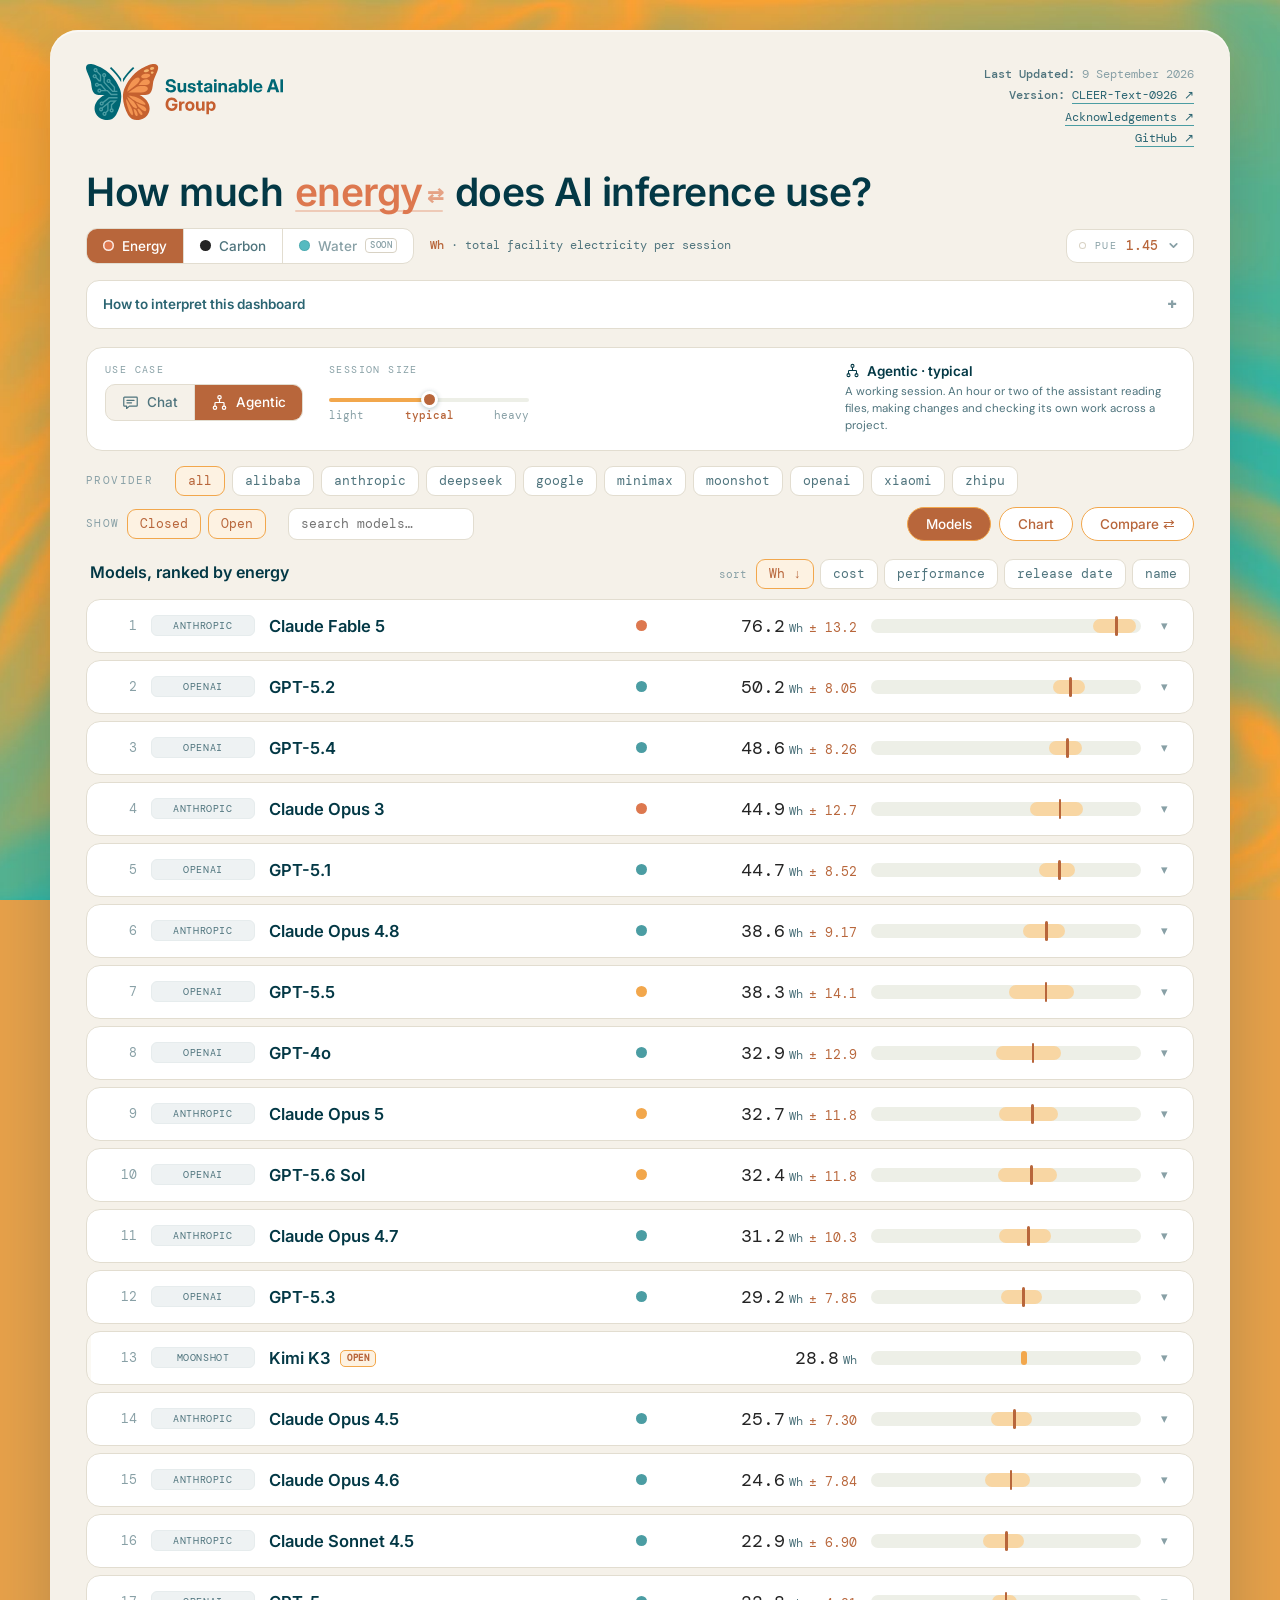
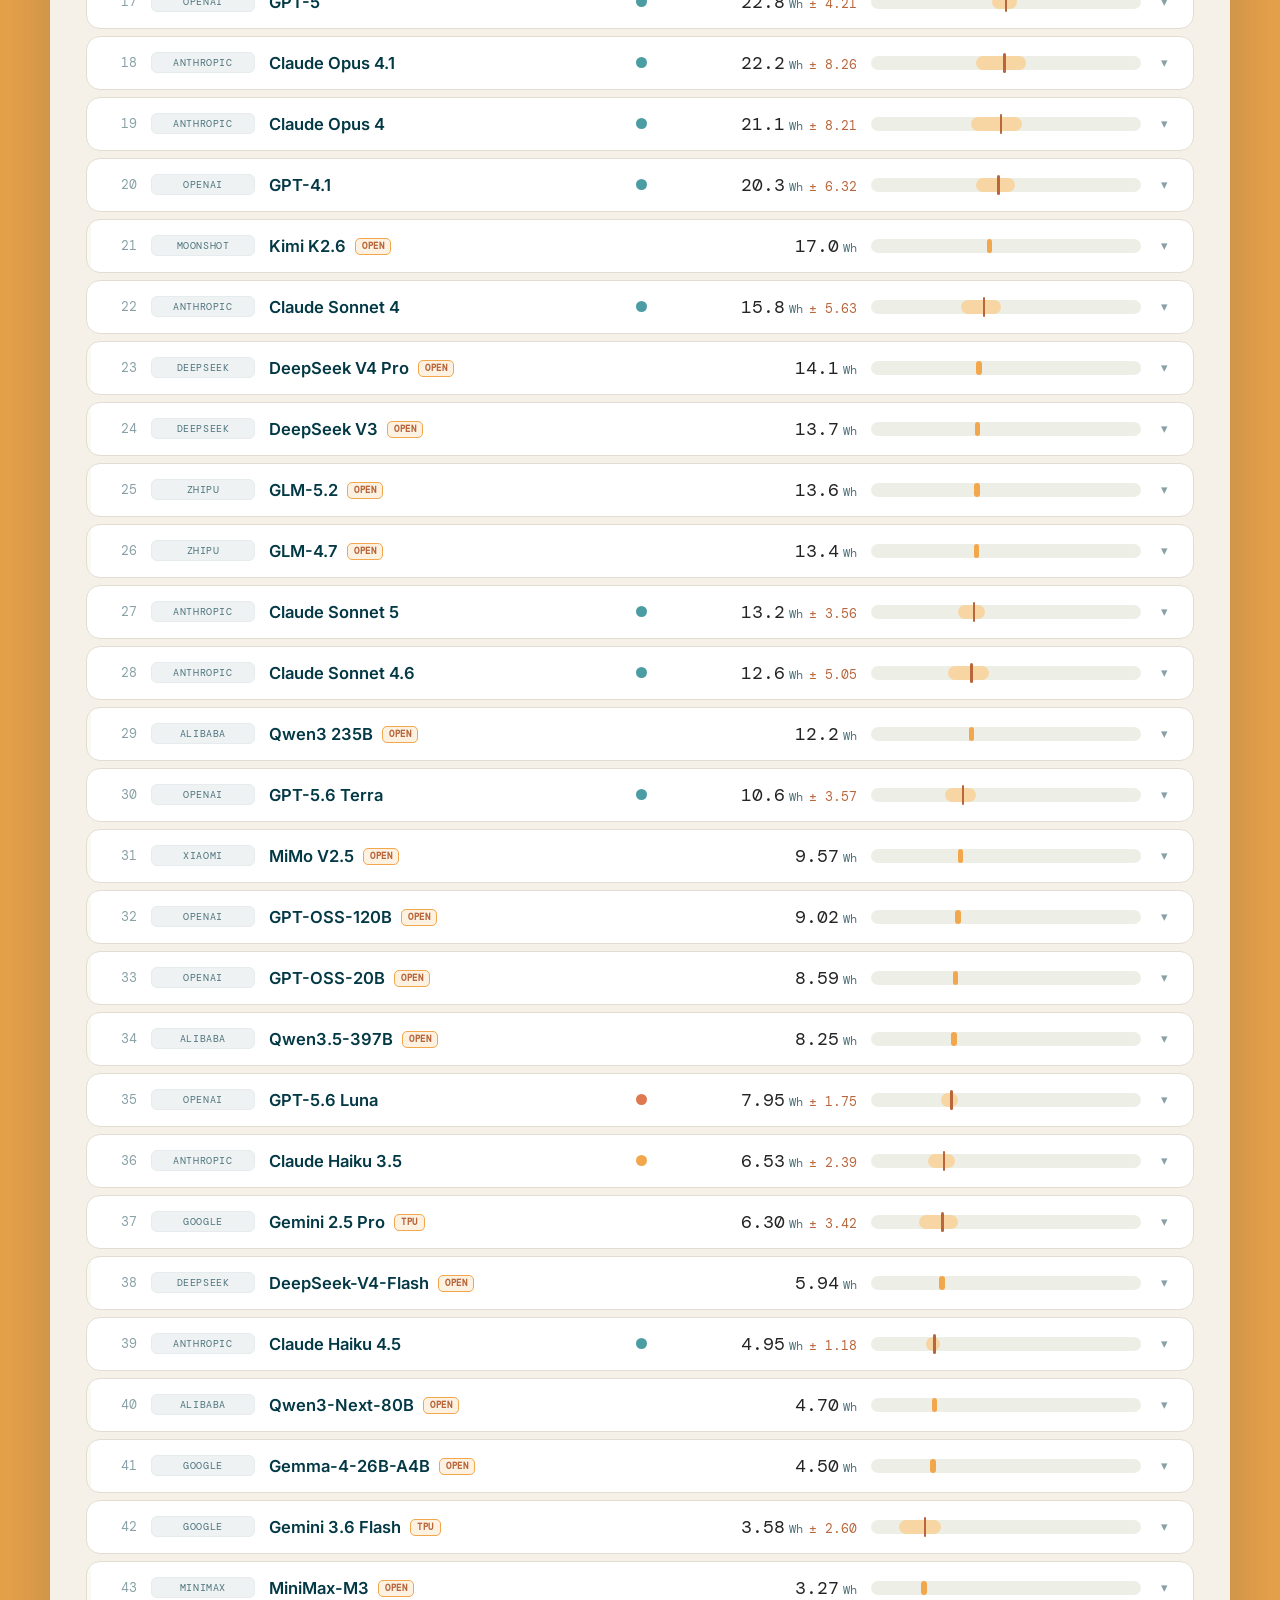
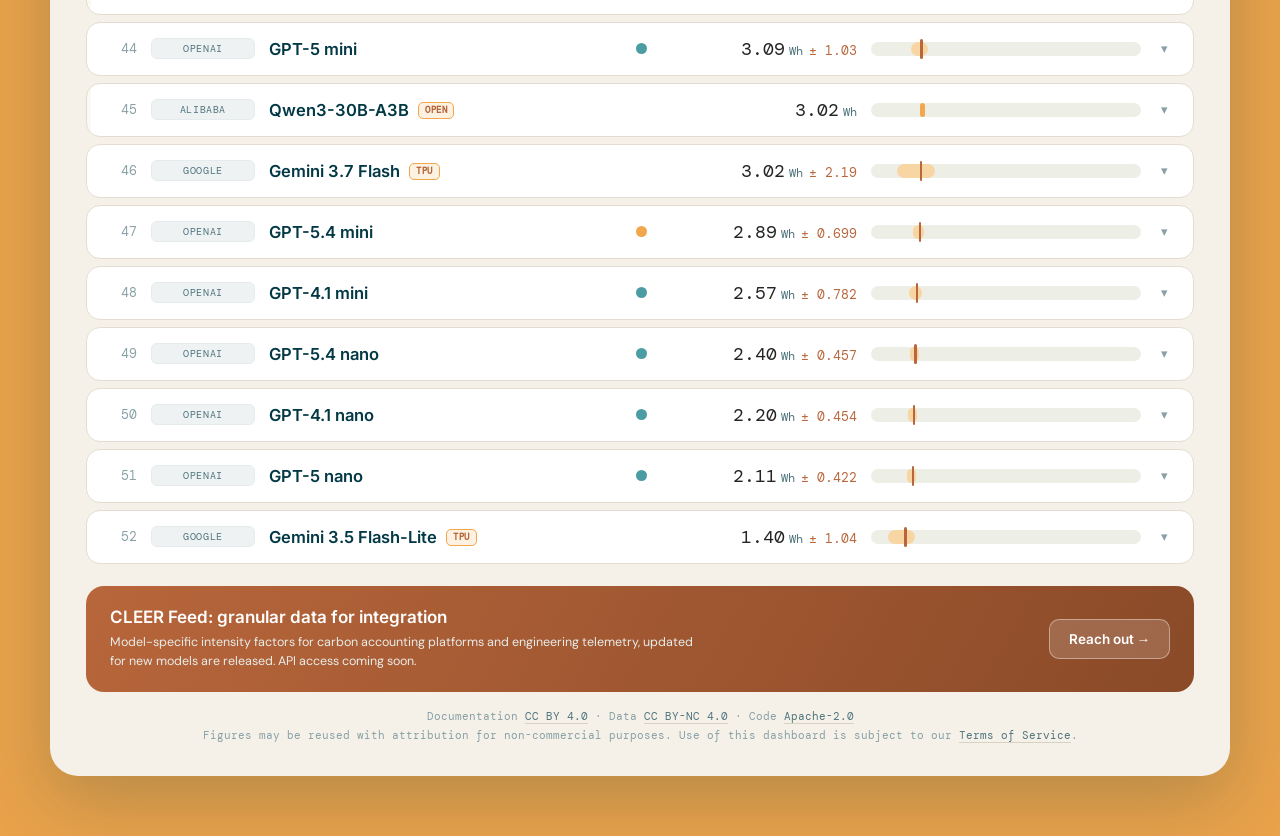
==== commit 98cda00a: "added PUE/carbon toggle" ====
--- a/index.html
+++ b/index.html
@@ -3,8 +3,9 @@
 <head>
 <meta charset="UTF-8" />
 <meta name="viewport" content="width=device-width, initial-scale=1.0" />
-<title>CLEER Explorer — v7 mockup</title>
-<link rel="stylesheet" href="/app/assets/fonts/fonts.css">
+<title>CLEER Dashboard | AI Inference Energy+CO2e</title>
+<link rel="stylesheet" href="/assets/fonts/fonts.css">
+<link rel="icon" type="image/svg+xml" href="/SAIGFavicon.svg">
 <style>
   :root{
     --cream:#F5F1E9; --white:#FFFFFF;
@@ -286,6 +287,12 @@
   .ch-sub{font-family:var(--mono); font-size:10.5px; color:var(--faint); margin-top:4px;}
   .ch-count{font-family:var(--mono); font-size:10.5px; color:var(--faint); white-space:nowrap;}
   svg.chart{width:100%; height:auto; display:block;}
+  svg.chart .guide{stroke:#9ab3b8; stroke-width:1; stroke-dasharray:2 4;}
+  svg.chart .guidelab{font-family:var(--mono); font-size:9.5px; fill:var(--muted);
+    paint-order:stroke fill; stroke:#fff; stroke-width:3px; stroke-linejoin:round;}
+  svg.chart .band{fill:none; stroke-width:1.6; stroke-dasharray:5 4;}
+  svg.chart .bandlab{font-family:var(--mono); font-size:10px;
+    paint-order:stroke fill; stroke:#fff; stroke-width:3px; stroke-linejoin:round;}
   svg.chart .grid{stroke:#eef0e6;}
   svg.chart .axline{stroke:#dcdfd2;}
   svg.chart .tick{font-family:var(--mono); font-size:10px; fill:var(--faint);}
@@ -370,6 +377,188 @@
   .retry-btn{margin-top:4px;border:1px solid var(--ink);border-radius:7px;background:var(--ink);color:#fff;padding:9px 15px;font:600 13px/1 'DM Sans',sans-serif;cursor:pointer;}
   .retry-btn:hover{opacity:.86;}
   @keyframes data-spin{to{transform:rotate(360deg);}}
+    .cx-body {
+    padding: 24px;
+  }
+  
+  .cx-lead {
+    max-width: 900px;
+    margin: 0 0 22px;
+    font-size: 1.08rem;
+    line-height: 1.65;
+  }
+  
+  .cx-stats {
+    display: grid;
+    grid-template-columns: repeat(3, minmax(0, 1fr));
+    gap: 12px;
+    margin: 0 0 26px;
+  }
+  
+  .cx-stat {
+    padding: 16px 18px;
+    border: 1px solid var(--line);
+    border-radius: 10px;
+    background: var(--cream);
+  }
+  
+  .cx-stat strong {
+    display: block;
+    margin-bottom: 3px;
+    color: var(--ocean);
+    font-size: 1.12rem;
+    line-height: 1.25;
+  }
+  
+  .cx-stat span {
+    color: var(--muted);
+    font-size: 0.85rem;
+    line-height: 1.35;
+  }
+  
+  .cx-sections {
+    display: grid;
+    gap: 22px;
+  }
+  
+  .cx-section h4 {
+    margin: 0 0 7px;
+    color: var(--ocean);
+    font-size: 1rem;
+  }
+  
+  .cx-section p {
+    max-width: 920px;
+    margin: 0;
+    line-height: 1.65;
+  }
+  
+  .cx-section p + p {
+    margin-top: 9px;
+  }
+  
+  .cx-source {
+    color: var(--muted);
+    font-size: 0.86rem;
+  }
+  
+  .cx-callout {
+    max-width: 920px;
+    margin-top: 12px;
+    padding: 15px 17px;
+    border-left: 4px solid var(--amber);
+    border-radius: 0 8px 8px 0;
+    background: var(--accent-tint);
+    line-height: 1.55;
+  }
+  
+  .cx-footer {
+    display: flex;
+    justify-content: space-between;
+    gap: 14px;
+    margin-top: 25px;
+    padding-top: 17px;
+    border-top: 1px solid var(--line);
+    font-weight: 600;
+  }
+  
+  .cx-body a {
+    color: var(--orange);
+  }
+  
+  @media (max-width: 720px) {
+    .cx-stats {
+      grid-template-columns: 1fr;
+    }
+  
+    .cx-footer {
+      display: block;
+    }
+  
+    .cx-footer a {
+      display: block;
+      margin-top: 5px;
+    }
+  }
+ /* Equivalency inside expanded model card */
+  .requiv {
+    display: flex;
+    flex-direction: column;
+    align-items: flex-start;
+    gap: 2px;
+    margin-top: 18px;
+    padding-top: 12px;
+    border-top: 1px solid var(--line);
+    text-align: left;
+  }
+  
+  .requiv-main {
+    font-family: var(--sans);
+    font-size: 12.5px;
+    font-weight: 600;
+    line-height: 1.3;
+    color: var(--accent);
+  }
+  
+  .requiv-note {
+    font-family: var(--mono);
+    font-size: 8.5px;
+    line-height: 1.4;
+    color: var(--faint);
+  }
+
+  /* ---------- assumption control (PUE / grid intensity) ---------- */
+  .assume{margin-left:auto; position:relative;}
+  .asm-btn{display:inline-flex; align-items:center; gap:9px; font-family:var(--mono); font-size:12.5px;
+    background:var(--white); border:1px solid var(--line); border-radius:11px; padding:8px 13px 8px 12px;
+    color:var(--ink); cursor:pointer; transition:border-color .2s, background .2s, box-shadow .2s;}
+  .asm-btn:hover{border-color:var(--accent-2);}
+  .asm-btn[aria-expanded="true"]{border-color:var(--accent-2); box-shadow:0 0 0 3px var(--accent-tint);}
+  .asm-btn .asm-k{font-size:9.5px; letter-spacing:1.3px; text-transform:uppercase; color:var(--faint);}
+  .asm-btn .asm-v{font-weight:500; color:var(--accent); font-variant-numeric:tabular-nums;}
+  .asm-btn .asm-u{color:var(--muted); font-size:11px;}
+  .asm-btn .asm-dot{width:7px; height:7px; border-radius:50%; background:var(--accent-2); flex:none;}
+  .asm-btn .asm-dot.def{background:transparent; box-shadow:0 0 0 1px var(--line-2) inset;}
+  .asm-btn svg{width:13px; height:13px; color:var(--faint); transition:transform .2s;}
+  .asm-btn[aria-expanded="true"] svg{transform:rotate(180deg);}
+  .asm-pop{position:absolute; right:0; top:calc(100% + 8px); z-index:40; width:min(380px, calc(100vw - 32px));
+    background:var(--white); border:1px solid var(--line); border-radius:16px; padding:18px 18px 16px;
+    box-shadow:0 18px 44px -18px rgba(3,56,69,.35), 0 2px 8px rgba(3,56,69,.06);
+    opacity:0; transform:translateY(-4px); pointer-events:none; transition:opacity .16s ease, transform .16s ease;}
+  .asm-pop.on{opacity:1; transform:none; pointer-events:auto;}
+  .asm-h{font-family:var(--inter); font-weight:600; font-size:14px; color:var(--ocean); margin:0 0 3px;}
+  .asm-d{font-size:12.5px; color:var(--muted); line-height:1.5; margin:0 0 14px;}
+  .asm-val{display:flex; align-items:baseline; gap:8px; margin-bottom:10px;}
+  .asm-val input{font-family:var(--mono); font-size:30px; font-weight:400; color:var(--accent); width:4.4ch;
+    border:0; border-bottom:1px dashed var(--line-2); background:transparent; padding:0 0 1px; outline:none;
+    font-variant-numeric:tabular-nums; -moz-appearance:textfield;}
+  .asm-val input::-webkit-outer-spin-button,.asm-val input::-webkit-inner-spin-button{-webkit-appearance:none; margin:0;}
+  .asm-val input:focus{border-bottom-color:var(--accent-2);}
+  .asm-val .u{font-family:var(--mono); font-size:12px; color:var(--muted);}
+  .asm-val .delta{margin-left:auto; font-family:var(--mono); font-size:11.5px; color:var(--faint);}
+  .asm-val .delta b{color:var(--accent); font-weight:500;}
+  .asm-track{position:relative; padding:4px 0 2px;}
+  .asm-track .slider{display:block;}
+  .asm-ends{display:flex; justify-content:space-between; font-family:var(--mono); font-size:10px; color:var(--faint); margin-top:7px;}
+  .asm-ends .def{color:var(--accent); font-weight:500;}
+  .asm-presets{display:flex; flex-wrap:wrap; gap:6px; margin:13px 0 12px;}
+  .asm-presets .chip{font-size:11.5px; padding:5px 10px;}
+  .asm-presets .chip small{color:var(--faint); margin-left:5px;}
+  .asm-presets .chip[aria-pressed="true"] small{color:var(--accent);}
+  .asm-note{font-size:11.5px; color:var(--muted); line-height:1.5; border-top:1px solid var(--mist); padding-top:11px;}
+  .asm-note b{color:var(--ink); font-weight:500;}
+  .asm-foot{display:flex; justify-content:space-between; align-items:center; margin-top:11px;}
+  .asm-reset{font-family:var(--mono); font-size:11.5px; background:none; border:0; color:var(--accent); cursor:pointer; padding:0;}
+  .asm-reset[disabled]{color:var(--faint); cursor:default;}
+  .asm-link{font-family:var(--mono); font-size:11px; color:var(--faint);}
+  .asm-link button{font:inherit; background:none; border:0; padding:0; color:var(--accent); cursor:pointer; text-decoration:underline; text-underline-offset:2px;}
+  .scen .adj{display:block; margin-top:8px; color:var(--accent-deep);}
+  @media (max-width:640px){
+    .assume{margin-left:0; width:100%;}
+    .asm-btn{width:100%; justify-content:flex-start;}
+    .asm-btn svg{margin-left:auto;}
+    .asm-pop{left:0; right:auto; width:100%;}
+  }
 </style>
 </head>
 <body class="m-energy">
@@ -380,9 +569,8 @@
     <a class="logo-link" href="https://www.sustainableaigroup.com" target="_blank" rel="noopener" title="Sustainable AI Group"><svg class="saig-logo" viewBox="0 0 507.09 144.09" role="img" aria-label="Sustainable AI Group" xmlns="http://www.w3.org/2000/svg"><g id="Layer_1-2" data-name="Layer 1"><g><path fill="#c5612f" fill-rule="evenodd" d="M98.99,63.05c5.55-13.25,18.49-37.17,43.69-51.44,36.24-20.53,44.31-9.48,42.89,0-1.42,9.48-11.75,26.19-13.02,37.23-1.05,9.14-2.26,20.81-7.58,26.4-4.4,4.62-11.53,4.74-17.39,4.74h-9.85s.05.02.07.03c20.63,9.54,34.73,32.38,19.53,52.27-7.73,10.12-36.16,21.09-48.98-1.27-10.93-19.09-18.3-46.61-9.37-67.95h.01Z"/><path fill="#f4b56f" fill-rule="evenodd" d="M169.24,7.93c-2.96.59-4.98,2.67-4.49,4.64.48,1.98,3.28,3.1,6.24,2.51,2.96-.59,4.98-2.67,4.49-4.64-.48-1.98-3.27-3.1-6.24-2.51Z"/><path fill="#f4b56f" fill-rule="evenodd" d="M169.09,19.49c-1.78.8-2.63,2.65-1.91,4.14s2.76,2.05,4.53,1.26c1.78-.8,2.63-2.65,1.91-4.14-.72-1.49-2.75-2.05-4.53-1.26Z"/><path fill="#f39552" fill-rule="evenodd" d="M152.24,25.22c-6.39,1.27-10.95,4.81-10.19,7.92.76,3.11,6.55,4.6,12.94,3.33,6.39-1.27,10.95-4.81,10.19-7.92-.76-3.11-6.55-4.6-12.94-3.33Z"/><path fill="#f4b56f" fill-rule="evenodd" d="M153.72,13.94c-3.69,1.16-5.97,3.61-5.09,5.49.88,1.88,4.58,2.47,8.27,1.31,3.69-1.16,5.97-3.61,5.09-5.49-.88-1.88-4.58-2.47-8.27-1.31Z"/><path fill="#f39552" fill-rule="evenodd" d="M135.27,54.17h19.45c11.73,0,12.27-12.41,4.18-14.28-7.6-1.76-15.2,3.43-19.55,8.76-2.58,3.16-4.08,5.52-4.08,5.52Z"/><path fill="#f39552" fill-rule="evenodd" d="M108.26,73.46h32.91c21.51,0,22.35-15.74,10.03-16.72-3.88-.31-12.57-.47-16.65.63-1.98.53-4.28,1.48-6.64,3.12-6.43,4.47-19.64,12.97-19.64,12.97h0Z"/><path fill="#f39552" fill-rule="evenodd" d="M106.18,71.32l21.49-16.66s14.86-11.75,9.73-17.95c-5.14-6.2-18.71,6.51-21.81,11.46-3.1,4.95-7.9,12.57-8.67,18.26-.44,3.24-.74,4.89-.74,4.89Z"/><path fill="#f39552" fill-rule="evenodd" d="M109.39,80.95s17.33,1.83,27.16,7.53c9.83,5.7,18.07,12.65,16.3,15.59s-19.21-3.75-29.04-10.62c-9.82-6.87-14.42-12.5-14.42-12.5Z"/><path fill="#f39552" fill-rule="evenodd" d="M106.01,83.57s14.65,11.09,16.49,12.74c1.84,1.65,8.31,12.72,8.73,14.8s-1.38,5.28-7.39,1.06c-6-4.21-14.46-19.09-15.54-21.74-1.07-2.65-2.3-6.85-2.3-6.85h.01Z"/><path fill="#f39552" fill-rule="evenodd" d="M129.46,100.28s13.35,5.72,18.9,8.18c5.55,2.46,9.51,9.65,5.01,12.41-4.5,2.76-15.84-8.67-17.3-10.21-1.46-1.54-6.6-10.39-6.6-10.39h0Z"/><path fill="#f39552" fill-rule="evenodd" d="M103.98,89.94s12.22,20.51,12.95,22.99c.73,2.47,5.46,12.7,3.7,17.28-1.76,4.58-7.18-3.63-8.93-7.23-1.75-3.61-7.94-23.55-8.33-27.52-.4-3.97.63-5.51.63-5.51h-.02Z"/><path fill="#f39552" fill-rule="evenodd" d="M122.44,115.73s4.88-.43,7.78,5.59c2.91,6.02,4.46,12.48-.08,12.75-4.54.27-7.7-18.35-7.7-18.35h0Z"/><path fill="#f39552" fill-rule="evenodd" d="M132.77,116.06s1.89-1.68,4.26.48c17.12,15.64,4.1,20.07-2.01,6.75-2.99-6.53-3.12-6.54-2.26-7.23h.01Z"/><path fill="#006774" fill-rule="evenodd" d="M86.73,63.05c-5.55-13.25-18.49-37.17-43.69-51.44C6.8-8.91-1.27,2.13.15,11.61c1.42,9.48,11.75,26.19,13.02,37.23.83,7.23,1.76,16.03,4.74,22.16,4.15,8.53,11.58,8.98,20.23,8.98h9.85s-.05.02-.07.03c-20.63,9.54-34.73,32.38-19.53,52.27,7.73,10.12,36.16,21.09,48.98-1.27,10.93-19.09,18.3-46.61,9.37-67.95h-.01Z"/><g><path fill="#4b9da3" d="M58.84,85.05l-15.47,12.24c-1.04-.7-2.27-1.04-3.53-.9-1.42.14-2.69.83-3.59,1.94-.9,1.11-1.32,2.51-1.17,3.92.14,1.42.83,2.7,1.94,3.6.96.78,2.14,1.2,3.35,1.2.19,0,.38,0,.57-.03,1.42-.14,2.7-.83,3.6-1.94.9-1.11,1.32-2.51,1.17-3.92-.04-.38-.12-.74-.23-1.1l14.57-11.53h21.11v-3.47h-22.31ZM41.85,102.88c-.31.39-.76.63-1.26.68-.5.06-.99-.09-1.37-.41-.39-.31-.63-.76-.68-1.26-.05-.5.09-.99.41-1.38.31-.39.76-.63,1.25-.68h0c.07,0,.13-.01.2-.01.43,0,.84.15,1.17.42.39.31.63.76.68,1.26.05.5-.09.99-.41,1.37Z"/><path fill="#4b9da3" d="M79.75,93.46l-17.6.3-21.35,18.04c-.83-.35-1.72-.51-2.64-.42-1.42.14-2.69.83-3.59,1.94-.9,1.11-1.32,2.51-1.17,3.92.14,1.42.83,2.7,1.94,3.6.96.78,2.14,1.2,3.35,1.2.19,0,.38,0,.57-.03,1.42-.14,2.7-.83,3.6-1.94.9-1.11,1.32-2.51,1.17-3.92-.07-.72-.28-1.39-.62-2.01l11.25-9.51v14.16l-4.63,4.63c-.92-.48-1.95-.68-3-.56-1.42.14-2.69.83-3.59,1.94-.9,1.11-1.32,2.51-1.17,3.92.14,1.42.83,2.7,1.94,3.6.96.78,2.14,1.2,3.35,1.2.19,0,.38,0,.57-.03,1.42-.14,2.7-.83,3.6-1.94.9-1.11,1.32-2.51,1.17-3.92-.06-.59-.24-1.15-.48-1.68l5.71-5.71v-18.53l5.31-4.49,7.78-.13-7.38,7.39v9.91c-.79.33-1.5.84-2.05,1.52-.9,1.11-1.32,2.51-1.17,3.92.14,1.42.83,2.7,1.94,3.6.96.78,2.14,1.2,3.35,1.2.19,0,.38,0,.57-.03,1.42-.14,2.7-.83,3.6-1.94.9-1.11,1.32-2.51,1.17-3.92-.14-1.42-.83-2.7-1.94-3.59-.59-.48-1.27-.81-1.99-1.01v-8.21l12.43-12.45ZM49.05,129.36c-.31.39-.76.63-1.26.68-.5.06-.99-.09-1.37-.41-.39-.31-.63-.76-.68-1.26-.05-.5.09-.99.41-1.37.31-.39.76-.63,1.25-.68h0c.07,0,.13-.01.2-.01.43,0,.84.15,1.17.42.39.31.63.76.68,1.26.05.5-.09.99-.41,1.38ZM40.18,117.89c-.31.39-.76.63-1.26.68-.5.06-.98-.09-1.37-.41-.39-.31-.63-.76-.68-1.26-.05-.5.09-.99.41-1.38.31-.39.76-.63,1.25-.68h0c.07,0,.13-.01.2-.01.43,0,.84.15,1.17.42.39.31.63.76.68,1.26.05.5-.09.99-.41,1.37ZM67.8,119.08c.05.5-.09.99-.41,1.37-.31.39-.76.63-1.26.68-.49.06-.98-.09-1.37-.41-.39-.31-.63-.76-.68-1.26-.05-.5.09-.99.41-1.38.31-.39.76-.63,1.25-.67h0c.07,0,.13-.01.2-.01.43,0,.84.15,1.17.42.39.31.63.76.68,1.26Z"/><path fill="#4b9da3" d="M35.02,73.91c1.42-.14,2.7-.83,3.6-1.94.41-.5.7-1.07.9-1.66h14.82l9.82,9.83h16.78v-3.47h-15.34l-9.82-9.83h-3.25l-13.4-15.24h-6.01c-.33-.89-.87-1.69-1.63-2.3-1.11-.9-2.5-1.31-3.92-1.17-1.42.14-2.69.83-3.59,1.94-.9,1.11-1.32,2.51-1.17,3.92.14,1.42.83,2.69,1.94,3.6.96.78,2.14,1.2,3.35,1.2.19,0,.38-.01.57-.03,1.42-.14,2.7-.83,3.6-1.94.43-.53.73-1.12.93-1.74h4.36l10.35,11.77h-8.41c-.32-.92-.88-1.75-1.66-2.38-1.11-.9-2.5-1.31-3.92-1.17-1.42.14-2.69.83-3.59,1.94-.9,1.11-1.32,2.51-1.17,3.92.14,1.42.83,2.69,1.94,3.6.96.78,2.14,1.2,3.35,1.2.19,0,.38,0,.57-.03ZM29.57,54.62c-.31.39-.76.63-1.26.68-.5.05-.99-.09-1.37-.41-.39-.31-.63-.76-.68-1.26-.05-.5.09-.99.41-1.37.31-.39.76-.63,1.25-.68h0c.07,0,.13-.01.2-.01.43,0,.84.15,1.17.42.39.31.63.76.68,1.26.05.5-.09.99-.41,1.37ZM33.29,70.05c-.39-.31-.63-.76-.68-1.26-.05-.5.09-.99.41-1.37.31-.39.76-.63,1.25-.68h0c.07,0,.13-.01.2-.01.43,0,.84.15,1.17.42.39.31.63.76.68,1.26.05.5-.09.99-.41,1.37-.31.39-.76.63-1.26.68-.49.05-.99-.09-1.37-.41Z"/><path fill="#4b9da3" d="M24.77,36.21l7.98,8.65h6.01v-1.72h.27v-14.84l-9.66-10.3c.38-.85.55-1.78.45-2.72-.14-1.42-.83-2.7-1.94-3.6-1.11-.9-2.5-1.31-3.92-1.17-1.42.14-2.69.83-3.59,1.94-.9,1.11-1.32,2.51-1.17,3.92.14,1.42.83,2.69,1.94,3.6.96.78,2.14,1.2,3.35,1.2.19,0,.38-.01.57-.03.69-.07,1.35-.27,1.94-.59l8.56,9.13v11.72h-1.29l-7.12-7.72c.39-.85.56-1.79.46-2.74-.14-1.42-.83-2.7-1.94-3.6-1.11-.9-2.5-1.31-3.92-1.17-1.42.14-2.69.83-3.59,1.94-.9,1.11-1.32,2.51-1.17,3.92.14,1.42.83,2.69,1.94,3.6.96.78,2.14,1.2,3.35,1.2.19,0,.38-.01.57-.03.68-.07,1.33-.27,1.92-.58ZM23.33,17.27c-.39-.31-.63-.76-.68-1.26-.05-.5.09-.99.41-1.37.31-.39.76-.63,1.25-.68h0c.07,0,.13-.01.2-.01.43,0,.84.15,1.17.42.39.31.63.76.68,1.26.05.5-.09.99-.41,1.37-.31.39-.76.63-1.26.68-.49.05-.99-.09-1.37-.41ZM21.11,32.93c-.39-.31-.63-.76-.68-1.26-.05-.5.09-.98.41-1.37.31-.39.76-.63,1.25-.68h0c.07,0,.13-.01.2-.01.43,0,.84.15,1.17.42.39.31.63.76.68,1.26.05.5-.09.99-.41,1.37-.31.39-.76.63-1.26.68-.5.05-.99-.09-1.37-.41Z"/><path fill="#4b9da3" d="M43.35,32.84c.5.4,1.05.71,1.64.91l-.02,14,22.7,24.27h13.04v-3.47h-5.88v-9.31l-12.04-13.06c.5-.94.72-2,.6-3.07-.14-1.42-.83-2.7-1.94-3.6-1.11-.9-2.5-1.31-3.92-1.17-1.42.14-2.69.83-3.59,1.94-.9,1.11-1.32,2.51-1.17,3.92.14,1.42.83,2.69,1.94,3.6.96.78,2.14,1.2,3.35,1.2.19,0,.38-.01.57-.03.56-.06,1.1-.22,1.6-.44l11.13,12.07v7.96h-2.19l-20.74-22.17.02-12.64c.93-.32,1.77-.88,2.41-1.67.9-1.11,1.32-2.51,1.17-3.92-.14-1.42-.83-2.7-1.94-3.6-1.11-.9-2.5-1.31-3.92-1.17-1.42.14-2.69.83-3.59,1.94-.9,1.11-1.32,2.51-1.17,3.92.14,1.42.83,2.69,1.94,3.6ZM58.28,45.51c-.49.05-.99-.09-1.37-.41-.39-.31-.63-.76-.68-1.26-.05-.5.09-.99.41-1.37.31-.39.76-.63,1.25-.68h0c.07,0,.13-.01.2-.01.43,0,.84.15,1.17.42.39.31.63.76.68,1.26.05.5-.09.99-.41,1.37-.31.39-.76.63-1.26.68ZM45.27,27.51c.31-.39.76-.63,1.25-.68h0c.07,0,.13-.01.2-.01.43,0,.84.15,1.17.42.39.31.63.76.68,1.26.05.5-.09.99-.41,1.37-.31.39-.76.63-1.26.68-.5.05-.99-.09-1.37-.41-.39-.31-.63-.76-.68-1.26-.05-.5.09-.99.41-1.37Z"/></g><path fill="#006774" fill-rule="evenodd" d="M90.49,46.94l-1.57-2.61c-3.9-6.48-8.13-12.23-12.68-17.64-4.57-5.43-9.52-10.58-14.81-15.8l3.25-3.31c5.35,5.27,10.38,10.51,15.1,16.13,3.81,4.52,7.38,9.25,10.7,14.38v8.86h.01Z"/><path fill="#006774" fill-rule="evenodd" d="M95.16,46.94l1.57-2.61c3.9-6.48,8.13-12.23,12.68-17.64,4.57-5.43,9.52-10.58,14.81-15.8l-3.25-3.31c-5.35,5.27-10.38,10.51-15.1,16.13-3.81,4.52-7.38,9.25-10.7,14.38v8.86h0Z"/><path fill="#006774" d="M218.38,73.31c-4.27,0-7.6-1.01-9.99-3.02-2.37-2.02-3.56-4.84-3.56-8.47h6.65c.04,1.84.68,3.27,1.9,4.3,1.22,1.02,2.9,1.52,5.04,1.52,1.91,0,3.45-.39,4.61-1.16,1.17-.78,1.75-1.81,1.75-3.11,0-1.08-.47-1.95-1.41-2.62-.93-.67-2.45-1.24-4.57-1.7l-3.52-.76c-6.54-1.42-9.81-4.51-9.81-9.27,0-2.03.53-3.8,1.59-5.31,1.06-1.52,2.54-2.71,4.44-3.56s4.11-1.28,6.65-1.28c3.84,0,6.88.96,9.12,2.87,2.26,1.91,3.43,4.55,3.54,7.91h-6.45c-.12-1.58-.73-2.83-1.84-3.74-1.1-.91-2.55-1.37-4.35-1.37s-3.1.39-4.19,1.16c-1.07.78-1.61,1.77-1.61,2.98,0,1.03.45,1.86,1.34,2.49.9.63,2.37,1.16,4.41,1.61l3.2.69c3.55.76,6.15,1.9,7.79,3.43,1.66,1.51,2.49,3.52,2.49,6.03,0,3.21-1.18,5.75-3.54,7.62-2.36,1.85-5.59,2.78-9.7,2.78l.02-.02Z"/><path fill="#006774" d="M243.83,73.27c-2.52,0-4.54-.81-6.05-2.42-1.51-1.63-2.26-3.93-2.26-6.92v-14.8h6.61v13.6c0,1.58.37,2.79,1.12,3.63.76.82,1.84,1.23,3.23,1.23s2.47-.43,3.34-1.28c.87-.85,1.3-2.19,1.3-4.03v-13.15h6.59v23.65h-6.47v-3.72c-.81,1.34-1.81,2.38-3.02,3.11-1.21.73-2.67,1.1-4.37,1.1h-.02Z"/><path fill="#006774" d="M272.23,73.36c-3.08,0-5.62-.7-7.64-2.11-2-1.4-3.11-3.37-3.32-5.91h6.49c.12,1.03.55,1.84,1.3,2.42.75.58,1.76.87,3.05.87s2.19-.23,2.89-.69,1.05-1.06,1.05-1.79c0-.63-.28-1.13-.83-1.5-.54-.39-1.28-.68-2.24-.87l-4.14-.81c-4.69-.9-7.03-3.2-7.03-6.9,0-2.24.9-4.04,2.71-5.4,1.81-1.36,4.25-2.04,7.32-2.04s5.53.72,7.39,2.15c1.87,1.43,2.83,3.38,2.89,5.85h-6.11c-.02-.94-.4-1.72-1.14-2.35-.73-.64-1.68-.96-2.84-.96s-2.02.25-2.67.74c-.64.48-.96,1.07-.96,1.77,0,.61.25,1.11.74,1.5.51.39,1.22.68,2.13.87l4.48.87c2.39.46,4.14,1.22,5.26,2.28,1.14,1.05,1.7,2.44,1.7,4.19,0,1.57-.45,2.94-1.34,4.12-.88,1.16-2.11,2.08-3.7,2.73-1.57.64-3.38.96-5.44.96h0Z"/><path fill="#006774" d="M300.31,49.13v5.17h-4.84v11.18c0,.81.16,1.37.47,1.68.33.3.94.45,1.84.45h2.53v5.17h-3.85c-2.6,0-4.52-.51-5.76-1.52-1.23-1.02-1.84-2.6-1.84-4.75v-12.21h-4.08v-5.17h4.08v-6.45h6.61v6.45h4.84Z"/><path fill="#006774" d="M311.33,73.18c-2.36,0-4.31-.59-5.85-1.77-1.52-1.18-2.28-2.95-2.28-5.31,0-1.78.42-3.17,1.28-4.17.85-1.02,1.98-1.75,3.38-2.22,1.4-.46,2.93-.77,4.57-.92,2.16-.22,3.68-.45,4.55-.67.87-.22,1.3-.72,1.3-1.48v-.16c0-.87-.34-1.58-1.03-2.13s-1.64-.83-2.84-.83-2.22.28-2.98.85c-.76.57-1.18,1.31-1.26,2.22h-6.2c.15-2.43,1.15-4.37,3-5.8,1.85-1.45,4.4-2.17,7.64-2.17s5.75.72,7.53,2.17c1.78,1.43,2.66,3.41,2.66,5.94v16.04h-6.45v-3.34h-.09c-.63,1.15-1.49,2.06-2.58,2.73-1.09.67-2.54,1.01-4.35,1.01h0ZM313.17,68.59c1.58,0,2.84-.42,3.76-1.25.93-.85,1.39-1.92,1.39-3.2v-2.37c-.37.21-.99.4-1.86.58-.87.16-1.83.33-2.89.49-1.14.18-2.1.51-2.89.99-.78.46-1.16,1.16-1.16,2.11,0,.84.33,1.49.99,1.97.67.46,1.56.69,2.67.69h0Z"/><path fill="#006774" d="M329.45,72.78v-23.65h6.61v23.65h-6.61ZM332.75,46.15c-1.09,0-1.99-.33-2.71-.99-.72-.67-1.08-1.52-1.08-2.53s.36-1.85,1.08-2.51c.72-.67,1.62-1.01,2.71-1.01s1.97.34,2.69,1.01c.72.66,1.08,1.49,1.08,2.51s-.36,1.86-1.08,2.53c-.72.66-1.61.99-2.69.99Z"/><path fill="#006774" d="M347.35,59.63v13.15h-6.61v-23.65h6.5v3.72c.81-1.34,1.81-2.38,3.02-3.11s2.67-1.1,4.37-1.1c2.51,0,4.52.81,6.02,2.44,1.51,1.61,2.26,3.91,2.26,6.9v14.8h-6.58v-13.6c0-1.58-.38-2.78-1.14-3.61-.76-.84-1.83-1.25-3.2-1.25s-2.47.43-3.34,1.28c-.87.85-1.3,2.19-1.3,4.03Z"/><path fill="#006774" d="M374.85,73.18c-2.36,0-4.31-.59-5.85-1.77-1.52-1.18-2.28-2.95-2.28-5.31,0-1.78.42-3.17,1.28-4.17.85-1.02,1.98-1.75,3.38-2.22,1.4-.46,2.93-.77,4.57-.92,2.17-.22,3.68-.45,4.55-.67.87-.22,1.3-.72,1.3-1.48v-.16c0-.87-.34-1.58-1.03-2.13s-1.64-.83-2.84-.83-2.22.28-2.98.85-1.18,1.31-1.26,2.22h-6.2c.15-2.43,1.15-4.37,3-5.8,1.85-1.45,4.4-2.17,7.64-2.17s5.75.72,7.53,2.17c1.78,1.43,2.67,3.41,2.67,5.94v16.04h-6.45v-3.34h-.09c-.63,1.15-1.49,2.06-2.58,2.73-1.09.67-2.54,1.01-4.35,1.01h-.01ZM376.69,68.59c1.58,0,2.84-.42,3.76-1.25.93-.85,1.39-1.92,1.39-3.2v-2.37c-.37.21-.99.4-1.86.58-.87.16-1.83.33-2.89.49-1.14.18-2.1.51-2.89.99-.78.46-1.16,1.16-1.16,2.11,0,.84.33,1.49.98,1.97.67.46,1.56.69,2.67.69h0Z"/><path fill="#006774" d="M406.52,73.27c-1.55,0-2.94-.34-4.17-1.03-1.21-.69-2.16-1.72-2.84-3.09h-.02v3.63h-6.52v-33.37h6.61v12.99h.02c.76-1.27,1.72-2.21,2.89-2.82,1.18-.63,2.54-.94,4.08-.94,2.02,0,3.79.52,5.31,1.57,1.54,1.03,2.73,2.47,3.58,4.32.87,1.85,1.3,3.99,1.3,6.41s-.43,4.62-1.28,6.47-2.05,3.29-3.58,4.32c-1.52,1.03-3.32,1.55-5.38,1.55h0ZM404.82,67.89c1.6,0,2.88-.6,3.83-1.81.97-1.22,1.46-2.94,1.46-5.15s-.49-3.92-1.46-5.13c-.96-1.22-2.23-1.84-3.83-1.84s-3.02.63-4.03,1.9c-1.02,1.27-1.52,2.96-1.52,5.06s.51,3.82,1.52,5.08c1.02,1.25,2.36,1.88,4.03,1.88h0Z"/><path fill="#006774" d="M427,39.4v33.37h-6.61v-33.37h6.61Z"/><path fill="#006774" d="M442.47,73.31c-2.39,0-4.47-.53-6.25-1.59-1.76-1.06-3.14-2.52-4.12-4.37-.97-1.87-1.46-3.99-1.46-6.38s.49-4.54,1.48-6.41c1-1.87,2.37-3.33,4.12-4.39,1.75-1.06,3.75-1.59,6-1.59s4.36.52,6.09,1.57c1.75,1.03,3.11,2.47,4.08,4.32.99,1.84,1.48,3.96,1.48,6.36v1.77h-16.82c.06,1.75.58,3.14,1.55,4.19s2.32,1.57,4.05,1.57c1.28,0,2.35-.28,3.2-.83.87-.55,1.45-1.28,1.75-2.19h6.02c-.28,1.57-.95,2.95-1.99,4.14-1.05,1.19-2.36,2.14-3.94,2.82-1.58.67-3.33,1.01-5.24,1.01ZM437.12,58.4h10.55c-.16-1.48-.72-2.64-1.66-3.49-.93-.87-2.14-1.3-3.63-1.3s-2.68.43-3.61,1.3c-.93.85-1.48,2.02-1.66,3.49h.01Z"/><path fill="#006774" d="M465.16,72.78l11.71-33.37h8.87l11.71,33.37h-7.64l-2.33-7.28h-12.48l-2.42,7.28h-7.44.02ZM476.88,59.99h8.82l-1.12-3.45c-.52-1.7-1.05-3.43-1.57-5.2-.52-1.76-1.08-3.68-1.68-5.76-.6,2.08-1.17,3.99-1.7,5.76-.54,1.76-1.07,3.49-1.61,5.2l-1.14,3.45Z"/><path fill="#006774" d="M507.09,39.4v33.37h-6.9v-33.37h6.9Z"/><path fill="#c55f30" d="M220.56,120.7c-3.15,0-5.92-.72-8.31-2.15s-4.25-3.44-5.58-6.03c-1.33-2.58-1.99-5.59-1.99-9.03s.69-6.61,2.06-9.18c1.37-2.58,3.25-4.57,5.62-5.96,2.39-1.4,5.08-2.11,8.09-2.11,2.55,0,4.88.49,6.99,1.48,2.12.99,3.86,2.36,5.22,4.12,1.36,1.75,2.18,3.79,2.46,6.11h-6.99c-.37-1.7-1.22-3.06-2.53-4.08-1.3-1.03-2.95-1.55-4.95-1.55-2.81,0-5.02,1-6.63,3-1.6,2-2.4,4.72-2.4,8.15s.81,6.13,2.42,8.13c1.63,1.99,3.86,2.98,6.7,2.98,2.3,0,4.17-.63,5.62-1.9,1.46-1.28,2.21-2.96,2.24-5.04h-7.28v-5.24h14.02v4.25c0,2.76-.63,5.2-1.9,7.3-1.26,2.1-2.99,3.75-5.22,4.95-2.23,1.18-4.78,1.77-7.66,1.77v.03Z"/><path fill="#c55f30" d="M239.37,120.17v-23.65h6.36v4.03h.07c.43-1.42,1.11-2.47,2.04-3.16.93-.69,2.17-1.03,3.74-1.03.39,0,.74,0,1.05.02.33,0,.63.02.89.02v5.62c-.24-.01-.63-.04-1.19-.07-.55-.03-1.1-.04-1.66-.04-1.36,0-2.49.46-3.38,1.39-.88.93-1.32,2.28-1.32,4.05v12.81h-6.61.01Z"/><path fill="#c55f30" d="M267.23,120.7c-2.39,0-4.49-.51-6.29-1.55-1.79-1.03-3.2-2.46-4.21-4.3-1-1.85-1.5-4.02-1.5-6.5s.5-4.64,1.5-6.5c1.02-1.85,2.42-3.29,4.21-4.32,1.81-1.05,3.9-1.57,6.29-1.57s4.5.52,6.29,1.57c1.81,1.03,3.21,2.47,4.21,4.32,1.02,1.85,1.52,4.02,1.52,6.5s-.51,4.62-1.52,6.47c-1,1.85-2.4,3.29-4.21,4.32-1.79,1.03-3.89,1.55-6.29,1.55h0ZM267.23,115.35c1.61,0,2.91-.61,3.9-1.84.99-1.24,1.48-2.96,1.48-5.15s-.49-3.93-1.48-5.17c-.99-1.24-2.29-1.86-3.9-1.86s-2.89.62-3.88,1.86c-.99,1.24-1.48,2.96-1.48,5.17s.49,3.91,1.48,5.15c.99,1.22,2.28,1.84,3.88,1.84Z"/><path fill="#c55f30" d="M291.22,120.66c-2.52,0-4.54-.81-6.05-2.42-1.51-1.63-2.26-3.93-2.26-6.92v-14.81h6.61v13.6c0,1.58.37,2.79,1.12,3.63.76.82,1.84,1.23,3.22,1.23s2.47-.43,3.34-1.28c.87-.85,1.3-2.19,1.3-4.03v-13.15h6.58v23.65h-6.47v-3.72c-.81,1.34-1.81,2.38-3.02,3.11-1.21.73-2.66,1.1-4.37,1.1h0Z"/><path fill="#c55f30" d="M309.79,129.53v-33.01h6.52v3.2h.07c.73-1.22,1.69-2.14,2.89-2.75,1.21-.63,2.58-.94,4.12-.94,2.02,0,3.79.52,5.31,1.57,1.54,1.03,2.73,2.47,3.58,4.32.87,1.85,1.3,3.99,1.3,6.4s-.43,4.62-1.28,6.47-2.05,3.29-3.58,4.32c-1.52,1.03-3.32,1.55-5.38,1.55-3.21,0-5.5-1.34-6.88-4.03h-.07v12.9h-6.61,0ZM321.64,115.28c1.6,0,2.87-.6,3.83-1.81.97-1.22,1.46-2.94,1.46-5.15s-.49-3.92-1.46-5.13c-.96-1.22-2.23-1.84-3.83-1.84s-3.02.63-4.03,1.9c-1.02,1.27-1.52,2.96-1.52,5.06s.51,3.82,1.52,5.08c1.02,1.25,2.36,1.88,4.03,1.88h0Z"/></g></g></svg></a>
     <div class="head-meta">
       <b>Last Updated:</b> <span id="lastUpdated">Loading…</span><br>
-      <a href="#" title="Thank you to our supporters!">Acknowledgements ↗</a>
-      <a href="#" title="Technical report behind the accelerator energy estimates">CLEER Technical Report ↗</a>
-      <a href="#" title="From accelerator energy to carbon">AI Emissons Methodology ↗</a>
+      <b>Version:</b> <a href="#" title="Technical report behind the accelerator energy estimates">CLEER-Text-0926 ↗</a> <br>
+      <a href="#" title="Thank you to our partners!">Acknowledgements ↗</a><br>
       <a href="#" title="Data available on GitHub">GitHub ↗</a>
     </div>
   </div>
@@ -396,29 +584,94 @@
       <button disabled aria-disabled="true"><span class="md" style="background:#55BAC0"></span>Water<span class="soon">soon</span></button>
     </div>
     <span class="munit" id="munit"></span>
+    <div class="assume" id="assume">
+      <button class="asm-btn" id="asmBtn" type="button" aria-expanded="false" aria-controls="asmPop"></button>
+      <div class="asm-pop" id="asmPop" role="dialog" aria-label="Adjust assumption"></div>
+    </div>
   </div>
 
   <details class="cleer-x">
-    <summary>More info</summary>
-    <div class="cx-body">
-      <p class="cx-lead">This dashboard presents a new methodology for understanding the environmental impact of closed AI models. It combines the latest peer-reviewed science, new empirical testing across 1,700+ tests and 230 million generated tokens, and real-world application to corporate carbon inventories.</p>
-
-      <h4>CLEER at the core</h4>
-      <p><b>CLEER</b> (Closed-model Latent Energy Estimation Range) estimates per-token energy for proprietary models, where direct measurement is not possible. We benchmark open models on known hardware, match each closed model to the closest open proxies based on observed speed and behaviour, then project onto those measured power curves. → <a href="#">HHAI</a></p>
-
-      <h4>Use case</h4>
-      <p>CLEER estimates energy per token, the unit used in a real inventory. → <a href="#">Reach out</a> for per-token factors.</p>
-      <p>Because tokens are difficult to interpret, this dashboard reports whole sessions. The 2 profiles draw on public production data: chat uses ShareChat conversations and Qwen-Bailian serving traces; agentic uses AgentX, a corpus of real coding-agent sessions. Every model receives the same workload, so the differences shown reflect the model, not usage.</p>
-      <p><b>Verbosity differs between models.</b> Asked the same question, models generate different numbers of tokens, and a more verbose model uses more energy in practice. This dashboard holds token counts constant across every model so the comparison isolates per-token energy. Real-world totals will differ by how much a model tends to write.</p>
-
-      <h4>From chip to facility</h4>
-      <p>A model's accelerator energy is only part of a data center's energy use. Reported figures account for the host server, provisioned-but-idle capacity, and cooling and power distribution. These factors vary by operator and site. The methodology can accommodate different assumptions for each; this dashboard shows 1 documented scenario. → <a href="#">Emissions methodology</a></p>
-
-      <h4>Carbon</h4>
-      <p>Carbon emissions depend on how and where electricity is generated, with results varying by more than 10× across plausible grids. The methodology is designed to work across different energy and emissions assumptions; the dashboard shows 1 scenario: <b>behind-the-meter gas generation at 640 gCO₂e/kWh</b>, used in place of location-specific grid data, together with US-average facility efficiency and embodied emissions from hardware and data center construction. Different grid assumptions can produce substantially different results. → <a href="#">Emissions methodology</a></p>
+  <summary>How to interpret this dashboard</summary>
+
+  <div class="cx-body">
+    <p class="cx-lead">
+      This dashboard applies <b>CLEER</b>, a new approach for estimating the
+      environmental impact of closed AI models. It combines peer-reviewed
+      research, large-scale empirical testing, and practical application to
+      corporate emissions inventories.
+    </p>
+
+    <div class="cx-stats" aria-label="CLEER testing coverage">
+      <div class="cx-stat">
+        <strong>2,400+</strong>
+        <span>test runs</span>
+      </div>
+
+      <div class="cx-stat">
+        <strong>425 million+</strong>
+        <span>tokens</span>
+      </div>
+
+      <div class="cx-stat">
+        <strong>Largest to date</strong>
+        <span>production-representative open-model energy test</span>
+      </div>
     </div>
-  </details>
-
+
+    <div class="cx-sections">
+      <section class="cx-section">
+        <h4>How CLEER works</h4>
+        <p>
+          <b>CLEER</b> (Closed-model Latent Energy Estimation Range) estimates
+          per-token energy for models that cannot be measured directly. It
+          benchmarks open models on known hardware, matches proprietary models
+          to the closest proxies based on observed performance, and projects
+          their energy use onto measured power curves.
+          <a href="#">Technical Report →</a>
+        </p>
+      </section>
+
+      <section class="cx-section">
+        <h4>What the comparisons show</h4>
+        <p>
+          The dashboard translates per-token estimates into representative
+          <b>chat</b> and <b>agentic</b> sessions derived from public production
+          datasets. Every model receives the same token workload, so differences
+          primarily reflect energy intensity rather than how verbose each model
+          tends to be. Actual results will also depend on the number of tokens a
+          model generates in practice.
+        </p>
+        <p class="cx-source">
+          Workload sources: ShareChat conversations, Qwen serving traces,
+          and AgentX coding-agent sessions.
+        </p>
+      </section>
+
+      <section class="cx-section">
+        <h4>From energy to emissions</h4>
+        <p>
+          Results include accelerator and host-server energy,
+          idle capacity, cooling and power distribution, and
+          embodied emissions from hardware and data center construction.
+        </p>
+
+        <div class="cx-callout">
+          <b>Scenario shown:</b> behind-the-meter gas generation at
+          <b>640 gCO₂e/kWh</b>, combined with US-average facility assumptions for PUE.
+          Carbon results can vary by more than 10× across plausible electricity
+          sources; CLEER can be applied using different energy and emissions
+          assumptions.
+          <a href="#">Emissions Calculation →</a>
+        </div>
+      </section>
+    </div>
+
+    <div class="cx-footer">
+      <span>Need model-specific per-token factors for an inventory?</span>
+      <a href="https://sustainableaigroup.com/">Contact us →</a>
+    </div>
+  </div>
+</details>
   <div class="work">
     <div>
       <span class="wl">Use case</span>
@@ -457,24 +710,20 @@
 
   <div class="cta">
     <div>
-      <div class="ct">CLEER Feed — live data for integration</div>
-      <div class="cs">Model-specific intensity factors for carbon accounting platforms and engineering telemetry, so impact can sit alongside cost in the tools teams already run. API access coming soon.</div>
+      <div class="ct">CLEER Feed: granular data for integration</div>
+      <div class="cs">Model-specific intensity factors for carbon accounting platforms and engineering telemetry, updated for new models are released. API access coming soon.</div>
     </div>
-    <a class="btn" href="#">Reach out →</a>
+    <a class="btn" href="https://sustainableaigroup.com/">Reach out →</a>
   </div>
 
   <p class="lic">
-    Methodology <a href="#">CC BY 4.0</a> · Data <a href="#">CC BY-NC 4.0</a> · Code <a href="#">Apache-2.0</a><br>
-    Figures may be reused with attribution for non-commercial purposes. Use of this dashboard is subject to our <a href="#">Terms of Service</a>.
+    Documentation <a href="#">CC BY 4.0</a> · Data <a href="#">CC BY-NC 4.0</a> · Code <a href="#">Apache-2.0</a><br>
+    Figures may be reused with attribution for non-commercial purposes. Use of this dashboard is subject to our <a href="https://sustainableaigroup.com/cleer_tos">Terms of Service</a>.
   </p>
 
-  <div class="foot">
-    <span>AI inference · text · <b>CLEER-Text-0826</b> · <a href="#">methodology</a></span>
-    <span>central estimate ± 1 standard deviation · not for systematic accounting</span>
-  </div>
 </div>
 
-<script src="/app/vendor/html2canvas.min.js"></script>
+<script src="/vendor/html2canvas.min.js"></script>
 
 <script>
 "use strict";
@@ -529,7 +778,7 @@
 }
 
 function setDataControlsDisabled(disabled){
-  document.querySelectorAll("#mtog button:not([aria-disabled='true']),#useseg button,#tierSlider,#show-grp button,#search,#prov-chips button,.views button")
+  document.querySelectorAll("#mtog button:not([aria-disabled='true']),#useseg button,#tierSlider,#show-grp button,#search,#prov-chips button,.views button,#asmBtn")
     .forEach(el=>{el.disabled=disabled;});
 }
 
@@ -537,6 +786,13 @@
   if(!/^\d{4}-\d{2}-\d{2}$/.test(value||"")) return value||"Unavailable";
   return new Intl.DateTimeFormat("en-GB",{day:"numeric",month:"long",year:"numeric",timeZone:"UTC"})
     .format(new Date(value+"T00:00:00Z"));
+}
+
+function formatReleaseMonth(value){
+  if(!/^\d{4}-\d{2}$/.test(value||"")) return value||"—";
+  const [y,mo]=value.split("-").map(Number);
+  return new Intl.DateTimeFormat("en-GB",{month:"short",year:"numeric",timeZone:"UTC"})
+    .format(new Date(Date.UTC(y,mo-1,1)));
 }
 
 async function loadData(){
@@ -547,6 +803,7 @@
     if(!response.ok) throw new Error(`Data request failed with status ${response.status}`);
     DB=normalisePayload(await response.json());
     MODELS=DB.models; WL=DB.workloads; BATCHES=DB.batches;
+    detectDefaults();
     if(!MODELS.length||!WL["chat.typical"]||!WL["agentic.typical"]){
       throw new Error("Required model or workload data is missing");
     }
@@ -574,7 +831,7 @@
   energy:{word:"energy",unit:"Wh",unitTxt:"total facility electricity per session",cls:"m-energy",
     key:"e",sd:"esd",comp:"ec",
     parts:[["Accelerator","the AI chips themselves"],["Host server","CPU, memory, network"],
-           ["Idle capacity","provisioned but not serving"],["Cooling & power distribution","PUE — facility overhead"]],
+           ["Idle capacity","provisioned but not serving"],["Cooling & power distribution","PUE (facility overhead)"]],
     pal:["#A2542C","#C87A33","#F2A74C","#F8D6A3"]},
   carbon:{word:"carbon",unit:"gCO₂e",unitTxt:"operational + embodied emissions per session",cls:"m-carbon",
     key:"c",sd:"csd",comp:"cc",
@@ -584,23 +841,80 @@
 };
 const TIERS=["light","typical","heavy"];
 const state={metric:"energy",view:"list",uc:"agentic",tier:"typical",provider:"all",q:"",
-  sortKey:"release",sortDir:"desc",showClosed:true,showOpen:true,open:null,
+  sortKey:"value",sortDir:"desc",showClosed:true,showOpen:true,open:null,
   cmpMode:"models",cmpA:"Claude Haiku 4.5",cmpB:"Claude Opus 4.7",cmpW:"chat.typical",
-  chX:"cost",chColour:"provider",chFront:true,chLog:true};
+  chX:"cost",chColour:"provider",chFront:true,chLog:true,
+  pue:1.45,ci:640,asmOpen:false};
 const $=s=>document.querySelector(s), view=$("#view"), tip=$("#tip");
 const fmt=x=>x==null?"—":(x<0.01?x.toFixed(4):(x<1?x.toFixed(3):(x<10?x.toFixed(2):(x<1000?x.toFixed(1):Math.round(x)))));
 const money=x=>x==null?"—":(x<0.01?"$"+x.toFixed(5):(x<1?"$"+x.toFixed(4):"$"+x.toFixed(2)));
+const AIR_FRYER_WATTS = 1500;
+const CAR_GCO2E_PER_MILE = 393;
+const METERS_PER_MILE = 1609.344;
+
+function fmtEquiv(value) {
+  if (value < 0.1) return value.toFixed(2);
+  if (value < 10) return value.toFixed(1);
+  return Math.round(value).toLocaleString("en-US");
+}
+
+function equivalenceHTML(value) {
+  if (value == null || !Number.isFinite(value)) return "";
+
+  if (state.metric === "energy") {
+    const seconds = value * 3600 / AIR_FRYER_WATTS;
+
+    return `<span class="requiv" aria-hidden="true">
+      <span class="requiv-main">≈ ${fmtEquiv(seconds)} seconds of air-fryer use</span>
+      <span class="requiv-note">central estimate · assumes a 1,500 W air fryer</span>
+    </span>`;
+  }
+
+  const meters = value / CAR_GCO2E_PER_MILE * METERS_PER_MILE;
+
+  return `<span class="requiv" aria-hidden="true">
+    <span class="requiv-main">≈ ${fmtEquiv(meters)} meters driven by an average gasoline car</span>
+    <span class="requiv-note">central estimate · EPA factor of 393 gCO₂e per mile</span>
+  </span>`;
+} 
 const wkey=()=>state.uc+"."+state.tier;
 const M=()=>METRICS[state.metric];
 const byName=n=>MODELS.find(m=>m.name===n);
 const relNum=r=>{if(!r)return null; const[y,mo]=String(r).split("-").map(Number); return y+(mo-1)/12;};
-function val(m,key){ const r=m.results[key||wkey()]; if(!r) return null;
+/* ---------- assumption scaling ----------
+   Published results are built on one PUE and one grid intensity (read back from the data at load).
+   Energy  : IT load (accelerator + host + idle) × PUE  → only the cooling/overhead component moves.
+   Carbon  : operational = facility energy × grid intensity; embodied + construction are unchanged.
+   SDs keep their coefficient of variation.                                                          */
+const ASM={pue:1.45, ci:640};                     // overwritten by detectDefaults()
+function detectDefaults(){
+  for(const m of MODELS) for(const r of Object.values(m.results)){
+    const it=r.ec[0]+r.ec[1]+r.ec[2], e=it+r.ec[3];
+    if(it>0&&e>0&&r.cc[0]>0){ ASM.pue=+(e/it).toFixed(3); ASM.ci=Math.round(r.cc[0]/e*1000);
+      state.pue=ASM.pue; state.ci=ASM.ci; return; }
+  }
+}
+const isDefault=()=>Math.abs(state.pue-ASM.pue)<1e-9&&Math.abs(state.ci-ASM.ci)<1e-9;
+function scaled(r){
+  if(!r) return r;
+  if(isDefault()) return r;
+  const it=r.ec[0]+r.ec[1]+r.ec[2], kE=state.pue/ASM.pue;
+  const ec=[r.ec[0],r.ec[1],r.ec[2],it*(state.pue-1)];
+  const e=ec.reduce((a,b)=>a+b,0);
+  const op=e*state.ci/1000;
+  const cc=[op,r.cc[1],r.cc[2]];
+  const c=cc.reduce((a,b)=>a+b,0);
+  return {...r, e, esd:r.esd==null?null:r.esd*e/r.e, ec,
+    c, csd:r.csd==null?null:r.csd*c/r.c, cc,
+    curve:r.curve?r.curve.map(v=>typeof v==="number"?v*kE:v):r.curve};
+}
+function val(m,key){ const r=scaled(m.results[key||wkey()]); if(!r) return null;
   const k=M(); return {v:r[k.key], sd:r[k.sd], comp:r[k.comp], cost:r.cost, curve:r.curve}; }
 function confBand(c){
-  if(c>0.85) return {c:"#4B9DA3",t:"Strong match",d:"Sits very close to the open models we benchmarked."};
-  if(c>=0.55) return {c:"#4B9DA3",t:"Good match",d:"Comfortably within the range of benchmarked open models."};
+  if(c>0.85) return {c:"#4B9DA3",t:"Strong match",d:"Very close to the open models we benchmarked."};
+  if(c>=0.55) return {c:"#4B9DA3",t:"Good match",d:"Comfortably within range of benchmarked open models."};
   if(c>=0.30) return {c:"#F2A74C",t:"Weaker match",d:"Fewer close analogues among the open models available."};
-  return {c:"#DD784F",t:"Extrapolated",d:"More capable than any open model we can benchmark, so the estimate reaches beyond the measured range."};
+  return {c:"#DD784F",t:"Extrapolated",d:"Weak match to any open model, so the estimate reaches beyond the measured range."};
 }
 function filtered(){
   let l=MODELS.filter(m=>(m.kind==="Closed"&&state.showClosed)||(m.kind==="Open"&&state.showOpen));
@@ -624,6 +938,7 @@
   document.body.className=k.cls;
   $("#mwTxt").textContent=k.word;
   $("#munit").innerHTML=`<b>${k.unit}</b> · ${k.unitTxt}`;
+  renderAsmButton();
   document.querySelectorAll("#mtog button[data-metric]").forEach(b=>b.setAttribute("aria-pressed",b.dataset.metric===state.metric));
   const w=WL[wkey()];
   $("#wd1").innerHTML=ICON[state.uc]+`${w.use_case} · ${w.tier.toLowerCase()}`;
@@ -636,6 +951,9 @@
   $("#prov-row").style.display=cmpV?"none":"";
   $("#show-grp").style.display=cmpV?"none":"";
   $("#search-grp").style.display=cmpV?"none":"";
+  $("#vList").setAttribute("aria-pressed",state.view==="list");
+  $("#vChart").setAttribute("aria-pressed",state.view==="chart");
+  $("#vCmp").setAttribute("aria-pressed",state.view==="compare");
   if(state.view==="compare") renderCompare();
   else if(state.view==="chart") renderChart();
   else renderList();
@@ -644,8 +962,8 @@
   const list=visible(); let c=0;
   list.forEach(m=>{const x=val(m); c=Math.max(c,x.v+(x.sd||0));}); c*=1.04;
   const U=M().unit;
-  const KEYS=[["value",U],["cost","cost"],["intel","intelligence"],["release","release date"],["name","name"]];
-  const HEAD={value:"ranked by "+state.metric,cost:"ranked by cost",intel:"ranked by intelligence",
+  const KEYS=[["value",U],["cost","cost"],["intel","performance"],["release","release date"],["name","name"]];
+  const HEAD={value:"ranked by "+state.metric,cost:"ranked by cost",intel:"ranked by performance",
     release:"by release date",name:"by name"};
   const arrow=state.sortDir==="asc"?"↑":"↓";
   view.innerHTML=`<div class="listhead">
@@ -664,8 +982,7 @@
   const dot = cb ? `<span class="cdot" style="background:${cb.c}" title="confidence ${m.conf.toFixed(2)} — ${cb.t}"></span>` : `<span></span>`;
   const badge = isOpen?'<span class="kbadge" title="open-weight model, benchmarked on known hardware">Open</span>'
     : (m.serving==="TPU"?'<span class="kbadge" title="CLEER TPU calibration">TPU</span>':'');
-  const meta = state.sortKey==="cost"?money(x.cost):(state.sortKey==="intel"?("II "+(m.intel??"—")):(state.sortKey==="release"?(m.rel||"—"):""));
-  return `<div class="row${open?' open':''}${isOpen?' k-open':''}" data-m="${m.name.replace(/"/g,'&quot;')}">
+const meta = state.sortKey==="cost"?money(x.cost):(state.sortKey==="intel"?("AAII "+(m.intel??"—")):(state.sortKey==="release"?formatReleaseMonth(m.rel):""));  return `<div class="row${open?' open':''}${isOpen?' k-open':''}" data-m="${m.name.replace(/"/g,'&quot;')}">
     <button class="row-head" aria-expanded="${open}" aria-label="${m.name}, ${fmt(x.v)} ${U}">
       <span class="rk">${rank}</span><span class="prov">${m.provider}</span>
       <span class="rname">${m.name}${badge}${meta?`<small>${meta}</small>`:''}</span>${dot}
@@ -674,89 +991,229 @@
       <span class="rchev">${open?'▴':'▾'}</span>
     </button>${open?detail(m,x):""}</div>`;
 }
-const METHLINK=`<div class="mlink">Factors and sources: <a href="#">Closed AI Inference Emissions Methodology-0826 ↗</a></div>`;
+const METHLINK=`<div class="mlink">Factors and sources: <a href="#">Closed AI Emissions Calculation-0926 ↗</a></div>`;
 const FEED=`<div class="gated"><b>CLEER Feed</b>Per-token intensity factors for carbon accounting and engineering telemetry integration. API access coming soon. <a href="#">Reach out →</a></div>`;
 const SCEN={
-  energy:`<div class="scen"><b>PUE</b> (power usage effectiveness) is the ratio of total facility electricity to the electricity reaching the IT equipment — everything spent on cooling and power distribution. These figures use a <b>US-average data center</b> for reference. Efficiency varies widely by operator and site, and the methodology accommodates site-specific values.</div>`,
+  energy:`<div class="scen"><b>CLEER estimates accelerator energy</b> for each model. The remaining components are added using defensible assumptions drawn from the latest research, standards, and established methodologies. Facility overhead is calculated using <b>PUE</b> (power usage effectiveness), with a <b>US-average data center</b> used for this dashboard. These factors vary by operator and site, and the calculation can accommodate site-specific details.</div>`,
   carbon:`<div class="scen">This is <b>1 scenario shown for reference</b>: <b>behind-the-meter gas generation at 640 gCO₂e/kWh</b> in place of location-specific grid data, a US-average data center, and embodied emissions from hardware and construction. Carbon varies by more than 10× across plausible grids, and the methodology is built to take any energy and emissions assumptions.</div>`
 };
+function partSub(i){
+  const k=M();
+  if(state.metric==="energy"&&i===3) return `PUE ${state.pue.toFixed(2)} (facility overhead)`;
+  if(state.metric==="carbon"&&i===0) return `grid intensity · ${state.ci} gCO₂e/kWh`;
+  return k.parts[i][1];
+}
+function adjNote(){
+  if(isDefault()) return "";
+  const bits=[];
+  if(state.pue!==ASM.pue) bits.push(`PUE <b>${state.pue.toFixed(2)}</b> (default ${ASM.pue.toFixed(2)})`);
+  if(state.metric==="carbon"&&state.ci!==ASM.ci) bits.push(`grid intensity <b>${state.ci} gCO₂e/kWh</b> (default ${ASM.ci})`);
+  return bits.length?`<span class="adj">Adjusted: ${bits.join(" · ")}.</span>`:"";
+}
 function breakdown(x){
   const k=M(), tot=x.comp.reduce((a,b)=>a+b,0);
   const seg=x.comp.map((v,i)=>{const p=tot?v/tot*100:0;
     return `<i style="width:${p.toFixed(2)}%;background:${k.pal[i]}" title="${k.parts[i][0]} — ${fmt(v)} ${k.unit} (${p.toFixed(1)}%)">${p>13?`<span>${p.toFixed(0)}%</span>`:""}</i>`;}).join("");
   const rows=x.comp.map((v,i)=>{const p=tot?v/tot*100:0;
     return `<div class="bd-row"><span class="bd-sw" style="background:${k.pal[i]}"></span>
-      <span class="bd-l">${k.parts[i][0]}<small>${k.parts[i][1]}</small></span>
+      <span class="bd-l">${k.parts[i][0]}<small>${partSub(i)}</small></span>
       <span class="bd-v">${fmt(v)}</span><span class="bd-p">${p<0.1?"<0.1":p.toFixed(1)}%</span></div>`;}).join("");
   return `<div class="bd"><div class="bd-bar">${seg}</div>${rows}
     <div class="bd-tot"><span class="bl">Total ${state.metric}</span><span class="bv">${fmt(tot)} ${k.unit}</span></div>
-    ${SCEN[state.metric]}</div>`;
+    ${SCEN[state.metric].replace(/<\/div>$/, adjNote()+"</div>")}</div>`;
 }
 function tiles(m,x){
-  return [["basis",m.basis],["hardware",m.hw],["released",m.rel||"—"],
-    ["intelligence",m.intel??"—"],["cost / session",money(x.cost)]]
-    .map(a=>`<div class="tile"><div class="tv">${a[1]}</div><div class="tl">${a[0]}</div></div>`).join("");
-}
+  const items=[["basis",m.basis],["hardware",m.hw],["released",formatReleaseMonth(m.rel)],
+    ["performance",m.intel??"—"],["cost / session",money(x.cost)]];
+  return items.map(a=>{
+    if(a[0]==="performance"){
+      return `<a class="tile" href="https://artificialanalysis.ai/evaluations/artificial-analysis-intelligence-index"
+        target="_blank" rel="noopener" title="Artificial Analysis Intelligence Index v4.3.2"
+        style="text-decoration:none;color:inherit">
+        <div class="tv">${a[1]}</div><div class="tl">${a[0]}</div></a>`;
+    }
+    return `<div class="tile"><div class="tv">${a[1]}</div><div class="tl">${a[0]}</div></div>`;
+  }).join("");
+}
+
 const TPU_EXPL=`<div class="tpu-ex">
-  <p><b>What a TPU is.</b> Google serves Gemini on Tensor Processing Units — custom chips it designed for AI work, rather than the general-purpose GPUs every other provider uses.</p>
-  <p><b>Why we can't measure them.</b> TPUs are available only inside Google's own infrastructure. There is no way to rent one, run a benchmark, and observe its power draw, and no open-weight model runs on TPU hardware — so the proxy method used for every other closed model has nothing to match against.</p>
-  <p><b>How we estimate instead.</b> CLEER starts from Google's published fleet-average accelerator energy per request, then applies TPU-specific factors for host, idle capacity, cooling and embodied hardware. Because no proxy set is involved, no confidence score applies.</p>
+  <p><b>Why Gemini is different:</b> Google serves Gemini on Tensor Processing Units (TPUs), its proprietary AI accelerators. Because TPUs do not provide a way to measure energy, CLEER cannot use the proxy clustering approach applied to other closed models.</p>
+
+  <p><b>Google's energy anchor:</b> We instead anchor Gemini estimates to Google's published disclosure. Gemini 2.0 Flash is used as the calibration model because it was the default Gemini Apps model for most of the disclosure period and is the most plausible model underlying Google's median-query result.</p>
+
+  <p><b>Energy estimation:</b> Each Gemini model is projected from its own Artificial Analysis latency/throughput data. TPU generation, accelerator count, utilization, batch size and request latency are treated as uncertain inputs and propagated through a Monte Carlo simulation.</p>
+
+  <p><b>TPU assumptions.</b> Utilization is sampled from a 30-60% range derived from published TPU power measurements. Models released before November 2025 are assigned to Trillium (v6e), while newer models can use either v6e or Ironwood. TPU counts are scaled by model tier.</p>
+
+  <p><b>Batch size calibration.</b> The v6e batch-size range is calibrated against Gemini 2.0 Flash so that simulated accelerator energy reproduces Google's 0.14 Wh disclosure. Batch size is correlated with utilization, throughput and input latency so that higher concurrency increases power draw while reducing per-request performance.</p>
+
+  <p> More detail here: (ADD LINK)</p>
 </div>`;
+
+
 function detail(m,x){
   const bdTitle=state.metric==="carbon"?"Carbon breakdown":"Energy breakdown";
+  const eq=equivalenceHTML(x.v);
+
   if(m.kind==="Open"){
     return `<div class="det"><div class="det-in">
       <div>
+        <p class="dnote" style="margin:0 0 16px">
+          Open model, benchmarked on known hardware. These measurements are the calibration base for the closed-model estimates.
+        </p>
+  
         <p class="dh">Energy by batch size</p>
         <svg class="bc" viewBox="0 0 410 250" role="img" aria-label="Energy by batch size">${batchChart(m,x)}</svg>
-        <p class="dnote">Batch size is how many requests the accelerator handles at once. Larger batches spread fixed costs over more work, so energy per request falls. We show the configuration with the <b>highest total throughput</b> — the setting an operator would actually run — which is not always the lowest per-request point.</p>
+  
+        <p class="dnote">
+          Batch size is how many requests the accelerator handles at once. Larger batches spread fixed costs over more work, so energy per request falls. We show the configuration with the <b>highest total throughput</b> (the most production-representative setting), which is not always the lowest per-request point.
+        </p>
+  
+        ${eq}
       </div>
+  
       <div>
-        <p class="dh">Model</p><div class="tiles">${tiles(m,x)}</div>
-        <p class="dh" style="margin-top:16px">${bdTitle}</p>${breakdown(x)}
-        <p class="dnote">Open weights, benchmarked directly on known hardware, so no proxy estimation is involved. These runs are the calibration base the closed-model estimates are projected onto. Measured configurations are not tuned the way a production fleet would be.</p>
-        ${METHLINK}</div></div></div>`;
-  }
-  if(m.serving==="TPU") return `<div class="det"><div class="det-in">
-      <div><p class="dh">CLEER TPU calibration</p>${TPU_EXPL}</div>
+        <p class="dh">Model</p>
+        <div class="tiles">${tiles(m,x)}</div>
+  
+        <p class="dh" style="margin-top:16px">${bdTitle}</p>
+        ${breakdown(x)}
+  
+        ${METHLINK}
+      </div>
+    </div></div>`;
+  }
+
+  if(m.serving==="TPU"){
+    return `<div class="det"><div class="det-in">
       <div>
-        <p class="dh">Model</p><div class="tiles">${tiles(m,x)}</div>
-        <p class="dh" style="margin-top:16px">${bdTitle}</p>${breakdown(x)}
-        ${FEED}${METHLINK}</div></div></div>`;
-  const cb=confBand(m.conf), C=2*Math.PI*22, off=C*(1-m.conf), maxw=Math.max(...m.proxies.map(p=>p.w));
+        <p class="dh">CLEER TPU calibration</p>
+        ${TPU_EXPL}
+        ${eq}
+      </div>
+
+      <div>
+        <p class="dh">Model</p>
+        <div class="tiles">${tiles(m,x)}</div>
+        <p class="dh" style="margin-top:16px">${bdTitle}</p>
+        ${breakdown(x)}
+        ${FEED}
+        ${METHLINK}
+      </div>
+    </div></div>`;
+  }
+
+  const cb=confBand(m.conf);
+  const C=2*Math.PI*22;
+  const off=C*(1-m.conf);
+  const maxw=Math.max(0,...(m.proxies||[]).map(p=>p.w||0));
+  
   return `<div class="det"><div class="det-in">
     <div>
-      <div class="confbox"><svg class="confring" viewBox="0 0 52 52" aria-hidden="true">
-        <circle cx="26" cy="26" r="22" fill="none" stroke="#E6ECED" stroke-width="5"/>
-        <circle cx="26" cy="26" r="22" fill="none" stroke="${cb.c}" stroke-width="5" stroke-linecap="round"
-          stroke-dasharray="${C.toFixed(1)}" stroke-dashoffset="${off.toFixed(1)}" transform="rotate(-90 26 26)"/></svg>
-        <div><div class="cv" style="color:${cb.c}">${m.conf.toFixed(2)}</div><div class="clab">${cb.t}</div>
-          <div class="cnote">${cb.d}</div></div></div>
+      <p class="dnote" style="margin:0 0 16px">
+        Estimated from the 5 nearest measured open models, weighted by similarity.
+      </p>
+  
       <p class="dh">Proxy fit</p>
-      <svg class="radar" viewBox="0 0 420 270" role="img" aria-label="Weighted open proxy models">${radar(m,maxw)}</svg>
-      <p class="dnote">Estimated from the five nearest measured open models, weighted by similarity. An even web means the estimate draws on all five; a spike means it leans on one.</p>
+      <svg class="radar" viewBox="0 0 420 270" role="img" aria-label="Weighted open proxy models">
+        ${radar(m,maxw)}
+      </svg>
+  
+      <div class="confbox" style="margin-top:16px">
+        <svg class="confring" viewBox="0 0 52 52" aria-hidden="true">
+          <circle cx="26" cy="26" r="22" fill="none" stroke="#E6ECED" stroke-width="5"/>
+          <circle cx="26" cy="26" r="22" fill="none" stroke="${cb.c}" stroke-width="5" stroke-linecap="round"
+            stroke-dasharray="${C.toFixed(1)}"
+            stroke-dashoffset="${off.toFixed(1)}"
+            transform="rotate(-90 26 26)"/>
+        </svg>
+  
+        <div>
+          <div class="cv" style="color:${cb.c}">${m.conf.toFixed(2)}</div>
+          <div class="clab">${cb.t}</div>
+          <div class="cnote">${cb.d}</div>
+        </div>
+      </div>
+  
+      ${eq}
     </div>
+  
     <div>
-      <p class="dh">Model</p><div class="tiles">${tiles(m,x)}</div>
-      <p class="dh" style="margin-top:16px">${bdTitle}</p>${breakdown(x)}
-      ${FEED}${METHLINK}
-    </div></div></div>`;
-}
+      <p class="dh">Model</p>
+      <div class="tiles">${tiles(m,x)}</div>
+  
+      <p class="dh" style="margin-top:16px">${bdTitle}</p>
+      ${breakdown(x)}
+  
+      ${FEED}
+      ${METHLINK}
+    </div>
+  </div></div>`;
+  }
+  
 function radar(m,WMAX){
-  const cx=210,cy=120,R=80,N=m.proxies.length;
-  const ang=i=>-Math.PI/2+i*2*Math.PI/N, P=(i,r)=>[cx+r*Math.cos(ang(i)),cy+r*Math.sin(ang(i))];
+  const proxies=Array.isArray(m.proxies)
+    ? m.proxies.filter(p=>p&&Number.isFinite(p.w))
+    : [];
+
+  if(!proxies.length||!Number.isFinite(WMAX)||WMAX<=0){
+    return `<text class="lab" x="210" y="130" text-anchor="middle">
+      proxy data unavailable
+    </text>`;
+  }
+
+  const cx=210,cy=120,R=80,N=proxies.length;
+  const ang=i=>-Math.PI/2+i*2*Math.PI/N;
+  const P=(i,r)=>[
+    cx+r*Math.cos(ang(i)),
+    cy+r*Math.sin(ang(i))
+  ];
+
   let s="";
-  [1,.75,.5,.25].forEach(k=>{s+=`<polygon class="ring" points="${m.proxies.map((_,i)=>P(i,R*k).map(n=>n.toFixed(1)).join(",")).join(" ")}"/>`;});
-  m.proxies.forEach((_,i)=>{const[x,y]=P(i,R); s+=`<line class="spoke" x1="${cx}" y1="${cy}" x2="${x.toFixed(1)}" y2="${y.toFixed(1)}"/>`;});
-  s+=`<polygon class="poly" points="${m.proxies.map((p,i)=>P(i,R*(p.w/WMAX)).map(n=>n.toFixed(1)).join(",")).join(" ")}"/>`;
-  m.proxies.forEach((p,i)=>{const[x,y]=P(i,R*(p.w/WMAX)); s+=`<circle class="dot" cx="${x.toFixed(1)}" cy="${y.toFixed(1)}" r="3.6"/>`;});
-  m.proxies.forEach((p,i)=>{const[x,y]=P(i,R+22);
-    const a=Math.abs(x-cx)<14?"middle":(x>cx?"start":"end"), nx=a==="start"?x-4:(a==="end"?x+4:x);
+
+  [1,.75,.5,.25].forEach(k=>{
+    s+=`<polygon class="ring" points="${
+      proxies.map((_,i)=>
+        P(i,R*k).map(n=>n.toFixed(1)).join(",")
+      ).join(" ")
+    }"/>`;
+  });
+
+  proxies.forEach((_,i)=>{
+    const[x,y]=P(i,R);
+    s+=`<line class="spoke" x1="${cx}" y1="${cy}"
+      x2="${x.toFixed(1)}" y2="${y.toFixed(1)}"/>`;
+  });
+
+  s+=`<polygon class="poly" points="${
+    proxies.map((p,i)=>
+      P(i,R*(p.w/WMAX)).map(n=>n.toFixed(1)).join(",")
+    ).join(" ")
+  }"/>`;
+
+  proxies.forEach((p,i)=>{
+    const[x,y]=P(i,R*(p.w/WMAX));
+    s+=`<circle class="dot" cx="${x.toFixed(1)}"
+      cy="${y.toFixed(1)}" r="3.6"/>`;
+  });
+
+  proxies.forEach((p,i)=>{
+    const[x,y]=P(i,R+22);
+    const a=Math.abs(x-cx)<14?"middle":(x>cx?"start":"end");
+    const nx=a==="start"?x-4:(a==="end"?x+4:x);
     const nm=p.name.length>19?p.name.slice(0,18)+"…":p.name;
-    s+=`<text class="lab" x="${nx.toFixed(1)}" y="${y.toFixed(1)}" text-anchor="${a}">${nm}</text>`;
-    s+=`<text class="wt" x="${nx.toFixed(1)}" y="${(y+12).toFixed(1)}" text-anchor="${a}">${p.w.toFixed(2)}</text>`;});
+
+    s+=`<text class="lab" x="${nx.toFixed(1)}"
+      y="${y.toFixed(1)}" text-anchor="${a}">${nm}</text>`;
+
+    s+=`<text class="wt" x="${nx.toFixed(1)}"
+      y="${(y+12).toFixed(1)}" text-anchor="${a}">
+      ${p.w.toFixed(2)}
+    </text>`;
+  });
+
   return s;
-}
+}    
 function batchChart(m,x){
   const cur=x.curve||[], W=410,H=250,pL=52,pR=26,pT=18,pB=42;
   const pts=cur.map((v,i)=>({b:BATCHES[i],v})).filter(p=>typeof p.v==="number");
@@ -774,31 +1231,104 @@
     const sel=p.b===m.batch;
     s+=`<circle class="${sel?'sel':'pt'}" cx="${X(i).toFixed(1)}" cy="${Y(p.v).toFixed(1)}" r="${sel?6:4.5}"><title>batch ${p.b} — ${fmt(p.v)} ${M().unit}</title></circle>`;
     s+=`<text class="ax" x="${X(i).toFixed(1)}" y="${H-pB+17}" text-anchor="middle">${p.b}</text>`;
-    if(sel) s+=`<text class="sell" x="${X(i).toFixed(1)}" y="${(Y(p.v)-13).toFixed(1)}" text-anchor="middle">shown here</text>`;});
+    if(sel){
+      const first=i===0;
+      const last=i===pts.length-1;
+      const labelX=X(i)+(first?6:last?-6:0);
+      const anchor=first?"start":last?"end":"middle";
+    
+      s+=`<text class="sell"
+        x="${labelX.toFixed(1)}"
+        y="${(Y(p.v)-13).toFixed(1)}"
+        text-anchor="${anchor}">shown here</text>`;
+    }
+  });
+    
   s+=`<text class="axt" x="${pL+pw/2}" y="${H-6}" text-anchor="middle">batch size</text>`;
   s+=`<text class="axt" transform="translate(13,${pT+ph/2}) rotate(-90)" text-anchor="middle">${M().unit} per session</text>`;
   return s;
 }
 /* ---------- chart view ---------- */
 const XT={cost:"Cost per session (USD)",intel:"Artificial Analysis Intelligence Index",release:"Release date"};
-const XN={cost:"Cost",intel:"Intelligence",release:"Release Date"};
+const XN={cost:"Cost",intel:"Performance",release:"Release Date"};
 function chartPts(){
   const k=wkey();
   return filtered().map(m=>{
-    const r=m.results[k], y=state.metric==="energy"?r.e:r.c;
+    const r=scaled(m.results[k]); if(!r) return null;
+    const y=state.metric==="energy"?r.e:r.c;
     let x = state.chX==="cost"?r.cost : state.chX==="intel"?m.intel : relNum(m.rel);
     return (x==null||y==null)?null:{m,x,y,rel:m.rel};
   }).filter(Boolean);
 }
 function frontier(pts){
-  if(state.chX==="release"){
-    const s=[...pts].sort((a,b)=>a.x-b.x); const out=[]; let best=Infinity;
-    s.forEach(p=>{if(p.y<best-1e-12){best=p.y;out.push(p);}}); return out;
-  }
-  const better=(q,p)=> state.chX==="intel"
-    ? (q.x>=p.x&&q.y<=p.y&&(q.x>p.x||q.y<p.y))
-    : (q.x<=p.x&&q.y<=p.y&&(q.x<p.x||q.y<p.y));
-  return pts.filter(p=>!pts.some(q=>q!==p&&better(q,p))).sort((a,b)=>a.x-b.x);
+  // Higher x is "better" only for performance; lower x is "better" for cost and release.
+  const xAscendingIsBetter = state.chX !== "intel";
+  const s=[...pts].sort((a,b)=> xAscendingIsBetter ? a.x-b.x : b.x-a.x);
+  const out=[]; let best=Infinity;
+  s.forEach(p=>{ if(p.y<best-1e-12){ best=p.y; out.push(p); } });
+  // Keep frontier points in ascending-x order for drawing/labeling regardless of scan direction.
+  return out.sort((a,b)=>a.x-b.x);
+}
+/* Cost axis: diagonal guides of constant energy (or carbon) per dollar */
+function costGuides(pts,X,Y,b){
+  const U=M().unit;
+  const ratios=pts.map(p=>p.y/p.x).filter(r=>r>0&&Number.isFinite(r));
+  if(!ratios.length) return "";
+  const e0=Math.floor(Math.log10(Math.min(...ratios)));
+  const e1=Math.ceil(Math.log10(Math.max(...ratios)));
+  const step=Math.max(1,Math.ceil((e1-e0+1)/5));           // at most ~5 lines
+  const fmtK=k=>k>=1?k.toLocaleString("en-US"):String(+k.toPrecision(1));
+  let s=`<defs><clipPath id="plotClip"><rect x="${b.pL}" y="${b.pT}" width="${b.pw}" height="${b.ph}"/></clipPath></defs>`;
+  let lines="", labs="";
+  for(let e=e0;e<=e1;e+=step){
+    const k=Math.pow(10,e), xa=Math.max(b.x0,1e-9), xb=b.x1;
+    lines+=`<line class="guide" x1="${X(xa).toFixed(1)}" y1="${Y(k*xa).toFixed(1)}" x2="${X(xb).toFixed(1)}" y2="${Y(k*xb).toFixed(1)}"/>`;
+    // label where the line leaves the plot: top edge, else right edge
+    const xTop=b.y1/k;
+    if(xTop>=xa&&xTop<=xb){
+      labs+=`<text class="guidelab" x="${(X(xTop)+4).toFixed(1)}" y="${(b.pT+12).toFixed(1)}">${fmtK(k)} ${U}/$</text>`;
+    }else{
+      const yr=Y(k*xb);
+      if(yr>=b.pT&&yr<=b.pT+b.ph)
+        labs+=`<text class="guidelab" x="${(b.pL+b.pw-4).toFixed(1)}" y="${(yr-5).toFixed(1)}" text-anchor="end">${fmtK(k)} ${U}/$</text>`;
+    }
+  }
+  s+=`<g clip-path="url(#plotClip)">${lines}</g>${labs}`;
+  s+=`<text class="guidelab" x="${(b.pL+b.pw-8).toFixed(1)}" y="${(b.pT+b.ph-8).toFixed(1)}" text-anchor="end">lines = constant ${U} per dollar · prices include margin, not only compute</text>`;
+  return s;
+}
+
+/* Release axis: "most efficient to date" staircase per capability band */
+const BANDS=[
+  {lo:-Infinity,hi:20,label:"Performance < 20",  col:"#8FBFC3"},
+  {lo:20,       hi:35,label:"Performance 20-35", col:"#4B9DA3"},
+  {lo:35,       hi:Infinity,label:"Performance 35+",col:"#033845"}
+];  
+function bandRecords(pts,px,Y,b){
+  let s="", records=[];
+  const xEnd=b.pL+b.pw;
+  BANDS.forEach(band=>{
+    const inBand=pts.filter(p=>p.m.intel!=null&&p.m.intel>=band.lo&&p.m.intel<band.hi)
+                    .sort((a,c)=>a.x-c.x);
+    const rec=[]; let best=Infinity;
+    inBand.forEach(p=>{ if(p.y<best-1e-12){ best=p.y; rec.push(p); } });
+    if(!rec.length) return;
+    records=records.concat(rec);
+    const path=[];
+    rec.forEach((p,i)=>{
+      const y=Y(p.y);
+      path.push(`${px(p).toFixed(1)},${y.toFixed(1)}`);
+      const nx=rec[i+1];
+      if(nx) path.push(`${px(nx).toFixed(1)},${y.toFixed(1)}`);   // step across, then down
+    });
+    const ly=Y(rec[rec.length-1].y);
+    path.push(`${xEnd.toFixed(1)},${ly.toFixed(1)}`);             // extend current record to today
+    s+=`<polyline class="band" style="stroke:${band.col}" points="${path.join(" ")}"/>`;
+    const fx=px(rec[0]), fy=Y(rec[0].y), flip=fx>b.pL+b.pw-130;
+    s+=`<text class="bandlab" x="${(fx+(flip?-8:0)).toFixed(1)}" y="${(fy-12).toFixed(1)}" text-anchor="${flip?'end':'start'}" style="fill:${band.col}">${band.label}</text>`;
+  });
+  s+=`<text class="guidelab" x="${(b.pL+8).toFixed(1)}" y="${(b.pT+b.ph-8).toFixed(1)}">most efficient model to date, within each performance tier</text>`;
+  return {svg:s,records};
 }
 function logTicks(lo,hi){const t=[];const a=Math.floor(Math.log10(lo)),b=Math.ceil(Math.log10(hi));
   for(let e=a;e<=b;e++)for(const m of[1,2,5]){const v=m*Math.pow(10,e); if(v>=lo*0.95&&v<=hi*1.05)t.push(v);}
@@ -816,8 +1346,8 @@
       <svg class="chart" id="chSvg" viewBox="0 0 840 500" role="img" aria-label="Model comparison chart"></svg>
       <div class="ch-legend" id="chLegend"></div>
       <div class="ch-foot">${LOGO_HTML}
-        <div class="meta"><b>sustainableaigroup.com</b> · CLEER-Text-0826<br>
-        Plotted values are central estimates. Reported figures carry a standard deviation — see CLEER for full detail.</div></div>
+        <div class="meta">Version: CLEER-Text-0926<br>
+        <b>sustainableaigroup.com</b></div></div>
     </div>
     <div class="ch-panel">
       <p class="ch-ph">Chart settings</p>
@@ -829,7 +1359,10 @@
         <button class="chip" data-c="kind" aria-pressed="${state.chColour==='kind'}">Open / closed</button>
       </div></div>
       <div class="pgrp"><span class="plab">Display</span>
-        <label class="sw"><input type="checkbox" id="swFront" ${state.chFront?"checked":""}> Efficiency frontier</label>
+        <label class="sw"><input type="checkbox" id="swFront" ${state.chFront?"checked":""}> ${
+          {intel:"Efficiency frontier",
+           cost:(state.metric==="energy"?"Energy":"Carbon")+" per $ guides",
+           release:"Release by performance"}[state.chX]}</label>
         <label class="sw"><input type="checkbox" id="swLog" ${state.chLog?"checked":""}> Log scale</label>
       </div>
       <button class="dl" id="dl">⤓ Download image</button>
@@ -846,7 +1379,7 @@
 function drawChart(){
   const U=M().unit, w=WL[wkey()];
   $("#chTitle").textContent=`${state.metric==="energy"?"Energy":"Carbon"} vs ${XN[state.chX]}`;
-  $("#chSub").textContent=`${w.use_case} · ${w.tier.toLowerCase()} session · one workload applied to every model`;
+  $("#chSub").textContent=`${w.use_case} · ${w.tier.toLowerCase()} session · central estimate${asmTag()}`;
   const pts=chartPts();
   $("#chCount").textContent=`${pts.length} models`;
   const W=840,H=500,pL=68,pR=26,pT=22,pB=56, pw=W-pL-pR, ph=H-pT-pB;
@@ -880,15 +1413,20 @@
   if(state.chX==="release") pts.forEach(p=>{(jit[p.rel]=jit[p.rel]||[]).push(p);});
   const px=p=>{if(state.chX!=="release")return X(p.x);
     const g=jit[p.rel],i=g.indexOf(p),n=g.length; return X(p.x)+(n>1?(i-(n-1)/2)*5.2:0);};
-  const fr=state.chFront?frontier(pts):[];
-  if(fr.length>1){
-    s+= state.chX==="release"
-      ? `<polyline class="front" points="${fr.map((p,i)=>{const a=`${px(p).toFixed(1)},${Y(p.y).toFixed(1)}`;
-          const nx=fr[i+1]; return nx?`${a} ${px(nx).toFixed(1)},${Y(p.y).toFixed(1)}`:a;}).join(" ")}"/>`
-      : `<polyline class="front" points="${fr.map(p=>`${px(p).toFixed(1)},${Y(p.y).toFixed(1)}`).join(" ")}"/>`;
-    const f0=fr[0];
-    s+=`<text class="frontlab" x="${(px(f0)+9).toFixed(1)}" y="${(Y(f0.y)-20).toFixed(1)}">${
-      state.chX==="release"?"most efficient to date":"efficiency frontier"}</text>`;
+  const overlay=state.chFront;
+  let fr=[];
+  if(overlay&&state.chX==="intel"){
+    fr=frontier(pts);
+    if(fr.length>1){
+      s+=`<polyline class="front" points="${fr.map(p=>`${px(p).toFixed(1)},${Y(p.y).toFixed(1)}`).join(" ")}"/>`;
+      const f0=fr[0];
+      s+=`<text class="frontlab" x="${(px(f0)+9).toFixed(1)}" y="${(Y(f0.y)-20).toFixed(1)}">efficiency frontier</text>`;
+    }
+  }
+  if(overlay&&state.chX==="cost") s+=costGuides(pts,X,Y,{x0,x1,y0,y1,pL,pT,pw,ph});
+  if(overlay&&state.chX==="release"){
+    const r=bandRecords(pts,px,Y,{pL,pT,pw,ph});
+    s+=r.svg; fr=r.records;                                        // enlarges record-setting dots
   }
   pts.forEach((p,idx)=>{
     const on=fr.includes(p), col=state.chColour==="provider"?(PROVC[p.m.provider]||"#888"):KINDC[p.m.kind];
@@ -897,9 +1435,17 @@
       ? `<circle data-i="${idx}" cx="${x.toFixed(1)}" cy="${y.toFixed(1)}" r="${on?6:4.8}" fill="#fff" stroke="${col}" stroke-width="2.1"/>`
       : `<circle data-i="${idx}" cx="${x.toFixed(1)}" cy="${y.toFixed(1)}" r="${on?5.8:4.4}" fill="${col}" stroke="#fff" stroke-width="1.3"/>`;
   });
-  if(state.chFront) fr.forEach(p=>{const x=px(p),y=Y(p.y),flip=x>W-190;
-    const dy = state.chX==="release" ? -13 : 3.5;
-    s+=`<text class="lab" x="${(x+(flip?-10:10)).toFixed(1)}" y="${(y+dy).toFixed(1)}" text-anchor="${flip?'end':'start'}">${p.m.name}</text>`;});
+  if(overlay&&state.chX==="intel"){
+    let lastX=-Infinity, lastY=-Infinity, toggle=false;
+    fr.forEach(p=>{
+      const x=px(p), y=Y(p.y), flip=x>W-190;
+      let dy=3.5;
+      const crowded=Math.abs(x-lastX)<95&&Math.abs(y-lastY)<22;
+      if(crowded){ toggle=!toggle; dy=toggle?-15:15; } else { toggle=false; }
+      lastX=x; lastY=y;
+      s+=`<text class="lab" x="${(x+(flip?-10:10)).toFixed(1)}" y="${(y+dy).toFixed(1)}" text-anchor="${flip?'end':'start'}">${p.m.name}</text>`;
+    });
+  }
   svg.innerHTML=s;
   svg.querySelectorAll("circle[data-i]").forEach(c=>{
     const p=pts[+c.dataset.i];
@@ -986,30 +1532,90 @@
       <div class="cmp-mval">${fmt(o.x.v)}${o.x.sd!=null?" ± "+fmt(o.x.sd):""}<span class="u">${U}</span></div>
       <div class="cmp-mbar"><div class="cmp-mband grow-x" style="left:${l.toFixed(1)}%;width:${ww.toFixed(1)}%"></div><div class="cmp-mmean" style="left:${mk.toFixed(1)}%"></div></div></div>`;};
   return `<div class="cmp-card" id="cmp-card">
-    <div class="cmp-top">${LOGO_HTML}<div class="cmp-eyebrow">AI inference · ${state.metric}<br>${ctx}</div></div>
+    <div class="cmp-top">${LOGO_HTML}<div class="cmp-eyebrow">AI inference · ${state.metric}<br>${ctx}${asmTag()}</div></div>
     <div class="cmp-verdict"><div class="cmp-big ${cls}">${hero}</div><div class="vsub">${sub}</div>
       <div class="cmp-mult">${fmt(a.x.v)} → ${fmt(b.x.v)} ${U}</div></div>
     <div class="cmp-models">${row(a,!ov&&!up)}${row(b,!ov&&up)}</div>
-    <div class="cmp-foot"><span><b>CLEER-Text-0826</b></span><span>sustainableaigroup.com</span></div></div>`;
-}
-function shareImg(id,name){const el=document.getElementById(id);
-  if(!el||typeof html2canvas==="undefined")return;
-  html2canvas(el,{scale:2,backgroundColor:"#ffffff",useCORS:true,logging:false})
-    .then(c=>{const a=document.createElement("a");a.download=name;a.href=c.toDataURL("image/png");a.click();});}
-function wireList(){
-  view.querySelectorAll(".row-head").forEach(b=>b.addEventListener("click",()=>{
-    const n=b.closest(".row").dataset.m; state.open=state.open===n?null:n; render();}));
-  view.querySelectorAll(".chip[data-sk]").forEach(b=>b.addEventListener("click",()=>{
-    const k=b.dataset.sk;
-    if(state.sortKey===k) state.sortDir=state.sortDir==="asc"?"desc":"asc";
-    else{state.sortKey=k; state.sortDir=(k==="value"||k==="name"||k==="cost")?"asc":"desc";}
-    render();}));
+    <div class="cmp-foot"><span><b>CLEER-Text-0926</b></span><span>sustainableaigroup.com</span></div></div>`;
+}
+async function shareImg(id, name) {
+  const el = document.getElementById(id);
+
+  if (!el) {
+    console.error(`Download failed: #${id} was not found.`);
+    return;
+  }
+
+  if (typeof html2canvas === "undefined") {
+    console.error("Download failed: html2canvas did not load.");
+    alert("The image-export library could not be loaded. Please refresh and try again.");
+    return;
+  }
+
+  try {
+    const canvas = await html2canvas(el, {
+      scale: 2,
+      backgroundColor: "#ffffff",
+      useCORS: true,
+      logging: false
+    });
+
+    canvas.toBlob(blob => {
+      if (!blob) {
+        throw new Error("The dashboard could not generate the image.");
+      }
+
+      const url = URL.createObjectURL(blob);
+      const link = document.createElement("a");
+
+      link.href = url;
+      link.download = name;
+      document.body.appendChild(link);
+      link.click();
+      link.remove();
+
+      URL.revokeObjectURL(url);
+    }, "image/png");
+  } catch (error) {
+    console.error("Image download failed:", error);
+    alert("The image could not be generated. Please refresh and try again.");
+  }
+}
+function wireList() {
+  view.querySelectorAll(".row-head").forEach(button => {
+    button.addEventListener("click", () => {
+      const name = button.closest(".row").dataset.m;
+      state.open = state.open === name ? null : name;
+      render();
+    });
+  });
+
+  view.querySelectorAll(".chip[data-sk]").forEach(button => {
+    button.addEventListener("click", () => {
+      const key = button.dataset.sk;
+
+      if (state.sortKey === key) {
+        state.sortDir = state.sortDir === "asc" ? "desc" : "asc";
+      } else {
+        state.sortKey = key;
+        state.sortDir =
+          key === "value" ||
+          key === "name" ||
+          key === "cost"
+            ? "asc"
+            : "desc";
+      }
+
+      render();
+    });
+  });
 }
 $("#mword").addEventListener("click",()=>{const w=$("#mword");w.classList.add("swap");
+  closeAsm();
   setTimeout(()=>{state.metric=state.metric==="energy"?"carbon":"energy";render();w.classList.remove("swap");},200);});
 $("#mtog").addEventListener("click",e=>{const b=e.target.closest("button[data-metric]");
   if(!b||b.dataset.metric===state.metric)return;
-  const w=$("#mword");w.classList.add("swap");
+  const w=$("#mword");w.classList.add("swap"); closeAsm();
   setTimeout(()=>{state.metric=b.dataset.metric;render();w.classList.remove("swap");},200);});
 function initProviders(){const provs=[...new Set(MODELS.map(m=>m.provider))].sort(),wrap=$("#prov-chips");wrap.replaceChildren();
   const mk=(v,l,on)=>{const b=document.createElement("button");b.className="chip";b.dataset.prov=v;
@@ -1027,6 +1633,88 @@
   e.currentTarget.setAttribute("aria-pressed",state.showOpen);state.open=null;render();});
 let st;$("#search").addEventListener("input",e=>{const v=e.target.value;clearTimeout(st);
   st=setTimeout(()=>{state.q=v;render();},170);});
+
+/* ---------- assumption control UI ---------- */
+const ASMCFG={
+  energy:{key:"pue", label:"PUE", unit:"", title:"Data center efficiency (PUE)",
+    desc:"Power usage effectiveness: total facility power ÷ IT power. Lower means less energy lost to cooling and power distribution.",
+    min:1.05, step:0.01, dp:2,
+    defLabel:"US-average data center",
+    presets:[{v:1.10,l:"Leading hyperscale",a:"≈"},{v:1.25,l:"Efficient colocation",a:"≈"}],
+    note:()=>`Changes the <b>cooling &amp; power distribution</b> component only. Carries through to carbon, since operational emissions scale with facility energy.`},
+  carbon:{key:"ci", label:"Grid", unit:"gCO₂e/kWh", title:"Electricity carbon intensity",
+    desc:"Emissions per kWh of electricity supplied to the data center. Depends on the grid region and any on-site or contracted generation.",
+    min:0, step:5, dp:0,
+    defLabel:"Behind-the-meter gas",
+    presets:[{v:25,l:"Wind / solar",a:"≈"},{v:250,l:"EU grid",a:"≈"},{v:380,l:"US grid",a:"≈"}],
+    note:()=>`Changes <b>operational</b> emissions only; embodied hardware and construction stay fixed. Using PUE <b>${state.pue.toFixed(2)}</b>${state.pue!==ASM.pue?"":" (default)"} · <span class="asm-link"><button type="button" id="asmGoPue">adjust in Energy</button></span>`}
+};
+const CHEV=`<svg viewBox="0 0 12 12" fill="none" stroke="currentColor" stroke-width="1.6" stroke-linecap="round" stroke-linejoin="round" aria-hidden="true"><path d="M3 4.5 6 7.5 9 4.5"/></svg>`;
+function asmTag(){
+  if(isDefault()) return "";
+  const t=[];
+  if(state.pue!==ASM.pue) t.push(`PUE ${state.pue.toFixed(2)}`);
+  if(state.metric==="carbon"&&state.ci!==ASM.ci) t.push(`${state.ci} gCO₂e/kWh`);
+  return t.length?" · "+t.join(" · "):"";
+}
+function renderAsmButton(){
+  const c=ASMCFG[state.metric], btn=$("#asmBtn"); if(!c||!btn) return;
+  const v=state[c.key], def=ASM[c.key], isDef=Math.abs(v-def)<1e-9;
+  btn.innerHTML=`<span class="asm-dot${isDef?" def":""}" aria-hidden="true"></span><span class="asm-k">${c.label}</span>`+
+    `<span class="asm-v">${v.toFixed(c.dp)}</span>${c.unit?`<span class="asm-u">${c.unit}</span>`:""}${CHEV}`;
+  btn.title=isDef?`Default: ${c.defLabel}. Click to adjust.`:`Adjusted from default ${def.toFixed(c.dp)}. Click to change.`;
+  btn.setAttribute("aria-label",`${c.title}: ${v.toFixed(c.dp)} ${c.unit}${isDef?" (default)":""}`);
+}
+let asmRaf=0;
+function setAsm(key,v){
+  const c=ASMCFG[state.metric], max=ASM[key];
+  v=Math.max(c.min,Math.min(max,+v));
+  if(!Number.isFinite(v)) return;
+  state[key]=+v.toFixed(c.dp);
+  syncAsmPop();
+  cancelAnimationFrame(asmRaf); asmRaf=requestAnimationFrame(render);
+}
+function buildAsmPop(){
+  const c=ASMCFG[state.metric], def=ASM[c.key], pop=$("#asmPop");
+  pop.innerHTML=`<p class="asm-h">${c.title}</p><p class="asm-d">${c.desc}</p>
+    <div class="asm-val"><input id="asmIn" type="number" inputmode="decimal" min="${c.min}" max="${def}" step="${c.step}" aria-label="${c.title}">
+      ${c.unit?`<span class="u">${c.unit}</span>`:""}<span class="delta" id="asmDelta"></span></div>
+    <div class="asm-track"><input class="slider" id="asmRange" type="range" min="${c.min}" max="${def}" step="${c.step}" aria-label="${c.title}"></div>
+    <div class="asm-ends"><span>${c.min.toFixed(c.dp)}</span><span class="def">${def.toFixed(c.dp)} · default · ${c.defLabel}</span></div>
+    <div class="asm-presets" id="asmPresets">${c.presets.map(p=>`<button class="chip" type="button" data-v="${p.v}">${p.l}<small>${p.a}${p.v.toFixed(c.dp)}</small></button>`).join("")}
+      <button class="chip" type="button" data-v="${def}">Default<small>${def.toFixed(c.dp)}</small></button></div>
+    <div class="asm-note">${c.note()}</div>
+    <div class="asm-foot"><button class="asm-reset" id="asmReset" type="button">↺ Reset to default</button>
+      <span class="asm-link">applies to every view</span></div>`;
+  $("#asmRange").addEventListener("input",e=>setAsm(c.key,e.target.value));
+  $("#asmIn").addEventListener("change",e=>setAsm(c.key,e.target.value));
+  $("#asmIn").addEventListener("keydown",e=>{if(e.key==="Enter"){e.preventDefault();setAsm(c.key,e.target.value);e.target.blur();}});
+  $("#asmPresets").addEventListener("click",e=>{const b=e.target.closest("button[data-v]"); if(b) setAsm(c.key,b.dataset.v);});
+  $("#asmReset").addEventListener("click",()=>setAsm(c.key,def));
+  const go=$("#asmGoPue"); if(go) go.addEventListener("click",()=>{closeAsm();
+    state.metric="energy"; render(); setTimeout(openAsm,60);});
+  syncAsmPop();
+}
+function syncAsmPop(){
+  const c=ASMCFG[state.metric], v=state[c.key], def=ASM[c.key], r=$("#asmRange"); if(!r) return;
+  r.value=v; r.style.setProperty("--p",((v-c.min)/(def-c.min)*100)+"%");
+  const inp=$("#asmIn"); if(document.activeElement!==inp) inp.value=v.toFixed(c.dp);
+  // effect on this view's metric, relative to the default scenario
+  let f;
+  if(state.metric==="energy") f=state.pue/ASM.pue;
+  else f=null;
+  const d=$("#asmDelta");
+  if(Math.abs(v-def)<1e-9) d.innerHTML="default";
+  else if(f!=null) d.innerHTML=`energy <b>−${Math.round((1-f)*100)}%</b>`;
+  else d.innerHTML=`operational <b>−${Math.round((1-state.ci*state.pue/(ASM.ci*ASM.pue))*100)}%</b>`;
+  $("#asmPresets").querySelectorAll("button").forEach(b=>b.setAttribute("aria-pressed",Math.abs(+b.dataset.v-v)<1e-9));
+  $("#asmReset").disabled=Math.abs(v-def)<1e-9;
+}
+function openAsm(){ state.asmOpen=true; buildAsmPop(); $("#asmPop").classList.add("on"); $("#asmBtn").setAttribute("aria-expanded","true"); }
+function closeAsm(){ state.asmOpen=false; $("#asmPop").classList.remove("on"); $("#asmBtn").setAttribute("aria-expanded","false"); }
+$("#asmBtn").addEventListener("click",e=>{e.stopPropagation(); state.asmOpen?closeAsm():openAsm();});
+document.addEventListener("click",e=>{ if(state.asmOpen&&!e.target.closest("#assume")) closeAsm(); });
+document.addEventListener("keydown",e=>{ if(e.key==="Escape"&&state.asmOpen){ closeAsm(); $("#asmBtn").focus(); } });
 function setView(v){state.view=v;state.open=null;
   $("#vList").setAttribute("aria-pressed",v==="list");
   $("#vChart").setAttribute("aria-pressed",v==="chart");
--- a/assets/fonts/fonts.css
+++ b/assets/fonts/fonts.css
@@ -0,0 +1,5 @@
+/* Self-hosted Google Fonts; each family is licensed under the SIL Open Font License 1.1. */
+@font-face{font-family:'Inter';font-style:normal;font-weight:400 600;font-display:swap;src:url('./inter-latin.woff2') format('woff2');}
+@font-face{font-family:'DM Sans';font-style:normal;font-weight:400 700;font-display:swap;src:url('./dm-sans-latin.woff2') format('woff2');}
+@font-face{font-family:'DM Mono';font-style:normal;font-weight:400;font-display:swap;src:url('./dm-mono-400-latin.woff2') format('woff2');}
+@font-face{font-family:'DM Mono';font-style:normal;font-weight:500;font-display:swap;src:url('./dm-mono-500-latin.woff2') format('woff2');}
